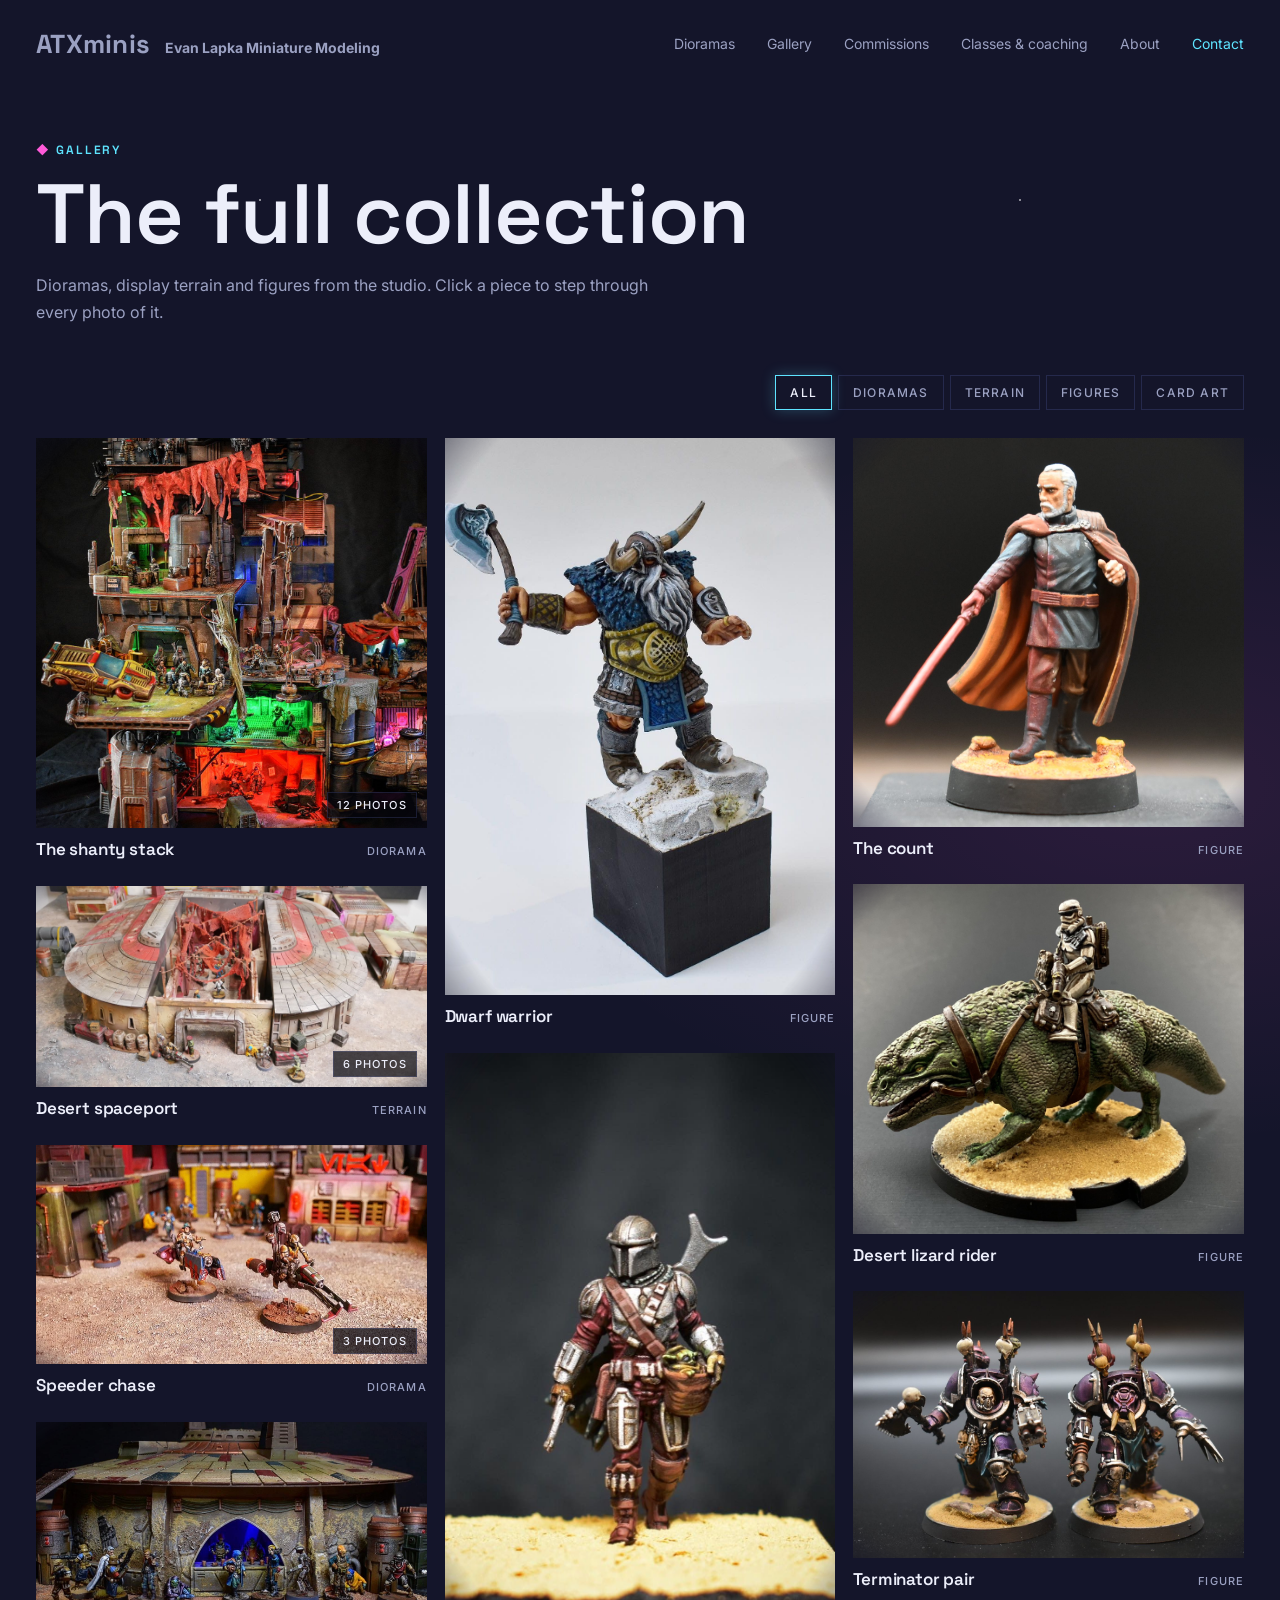
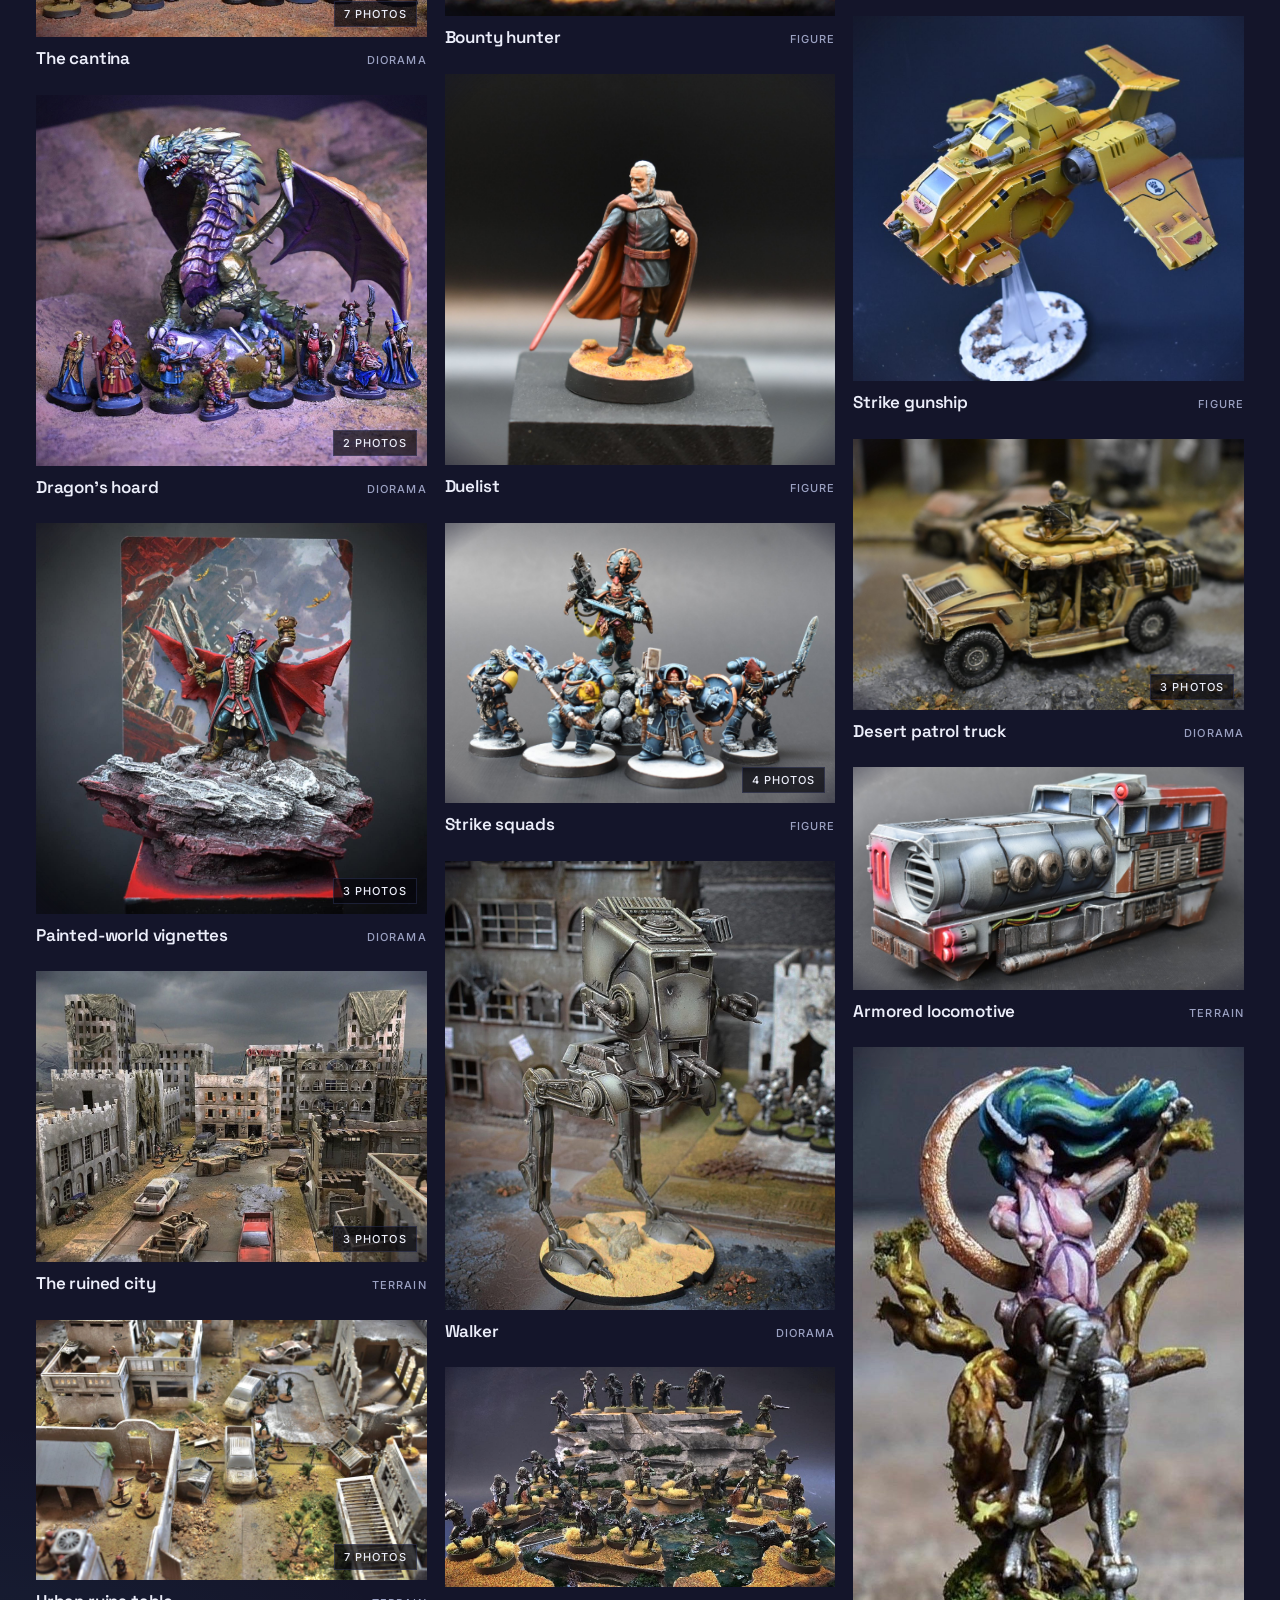
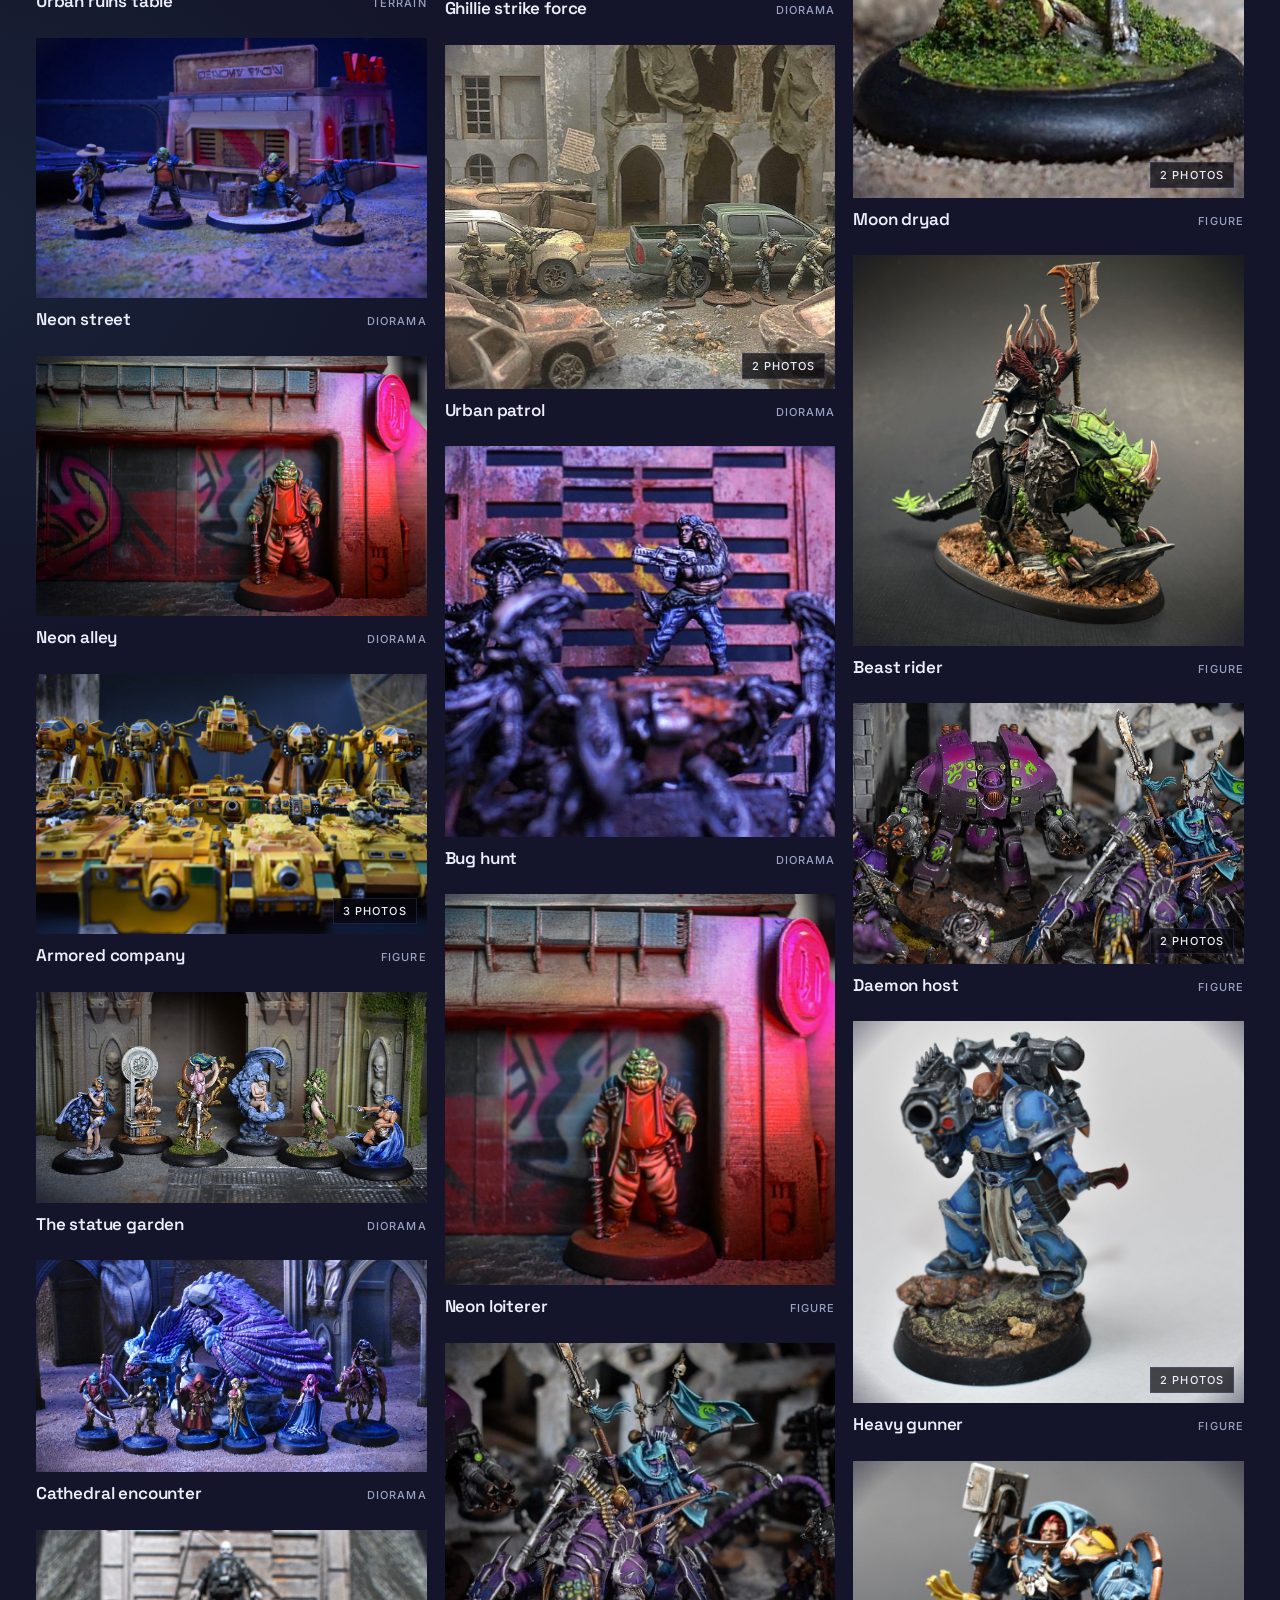
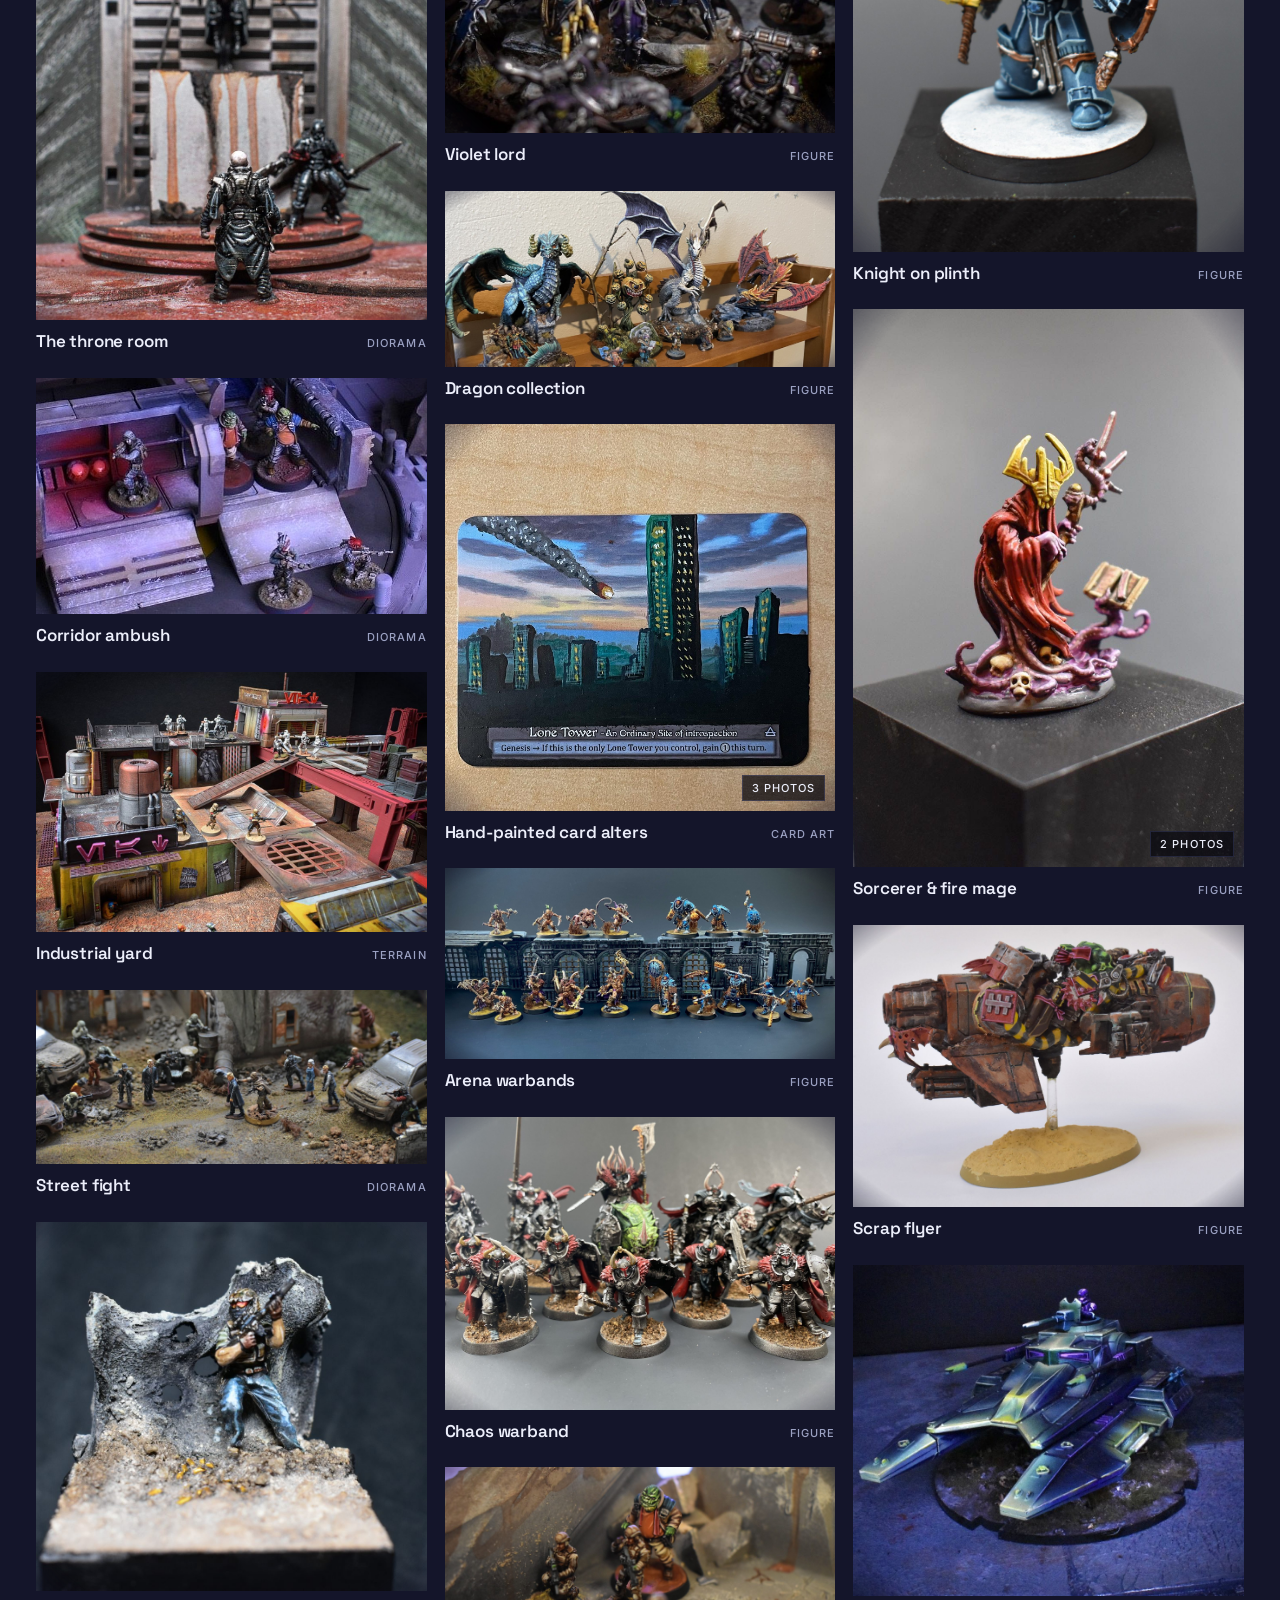
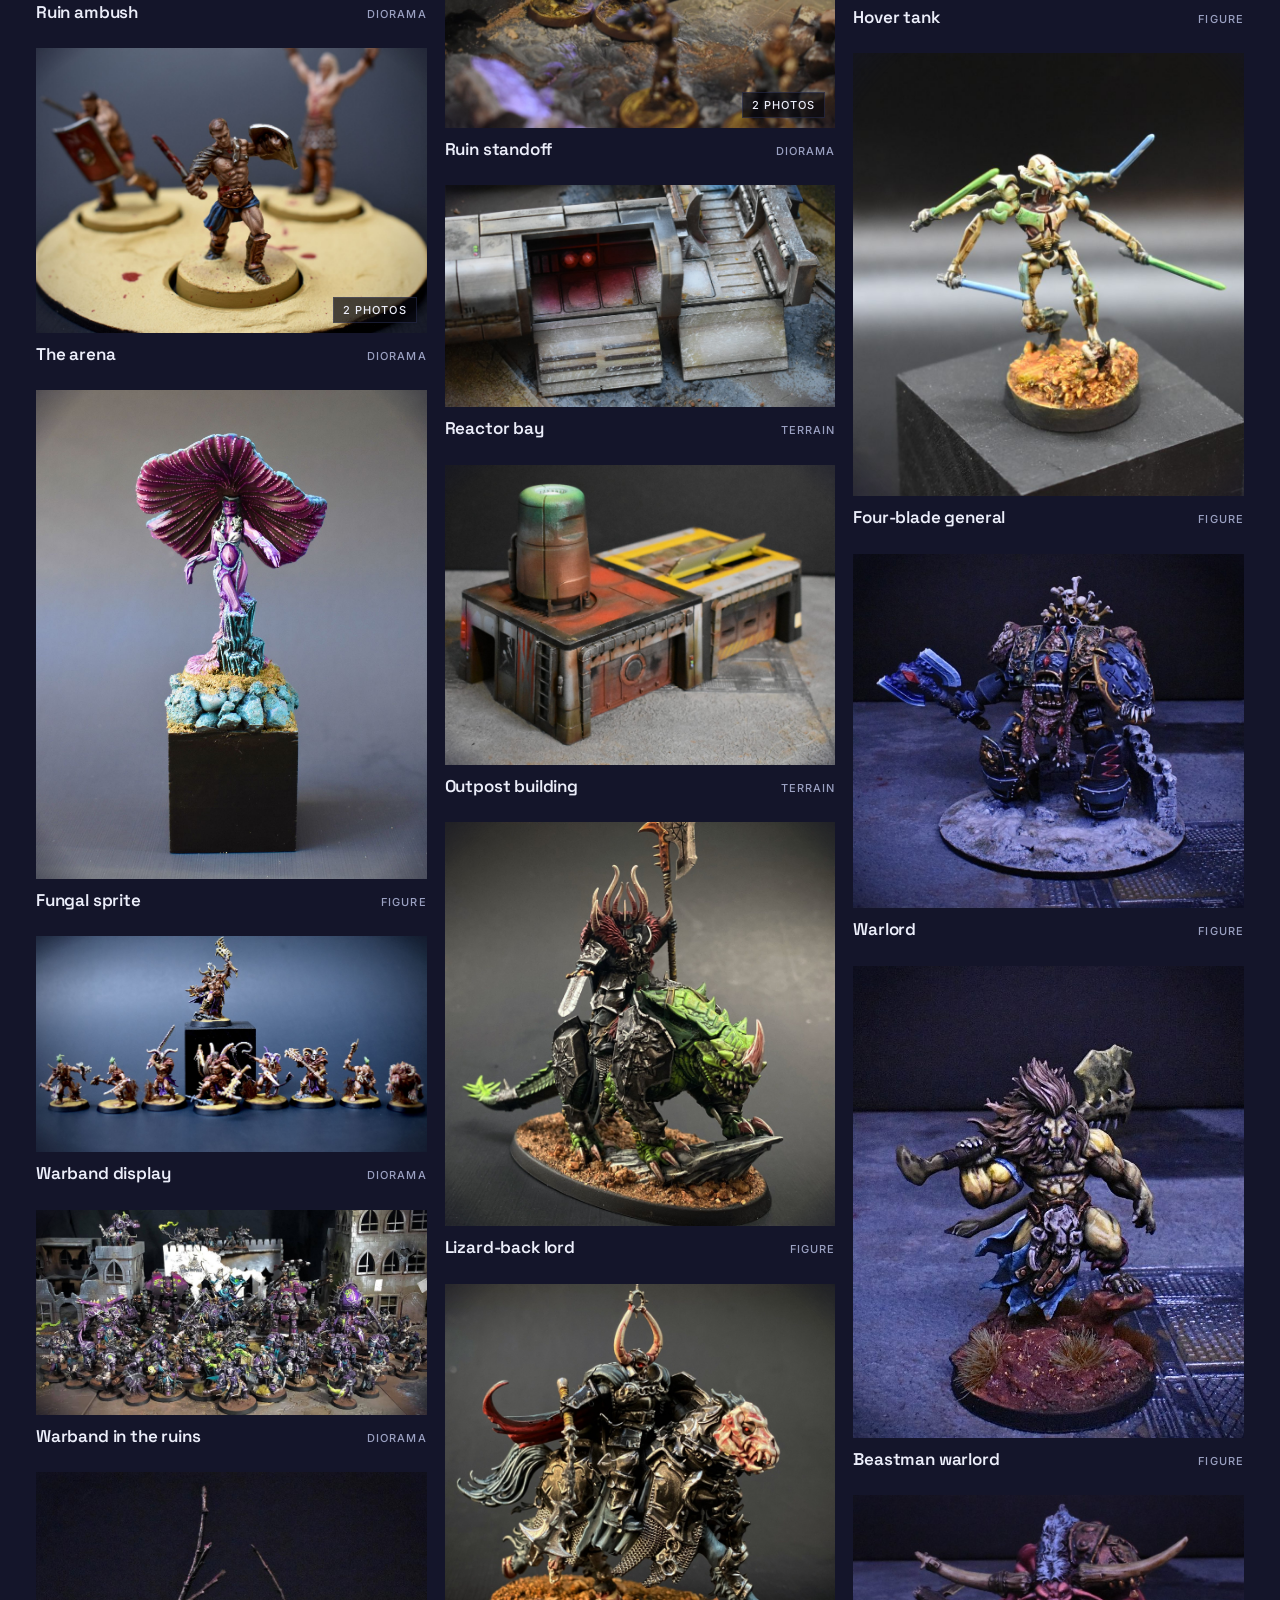
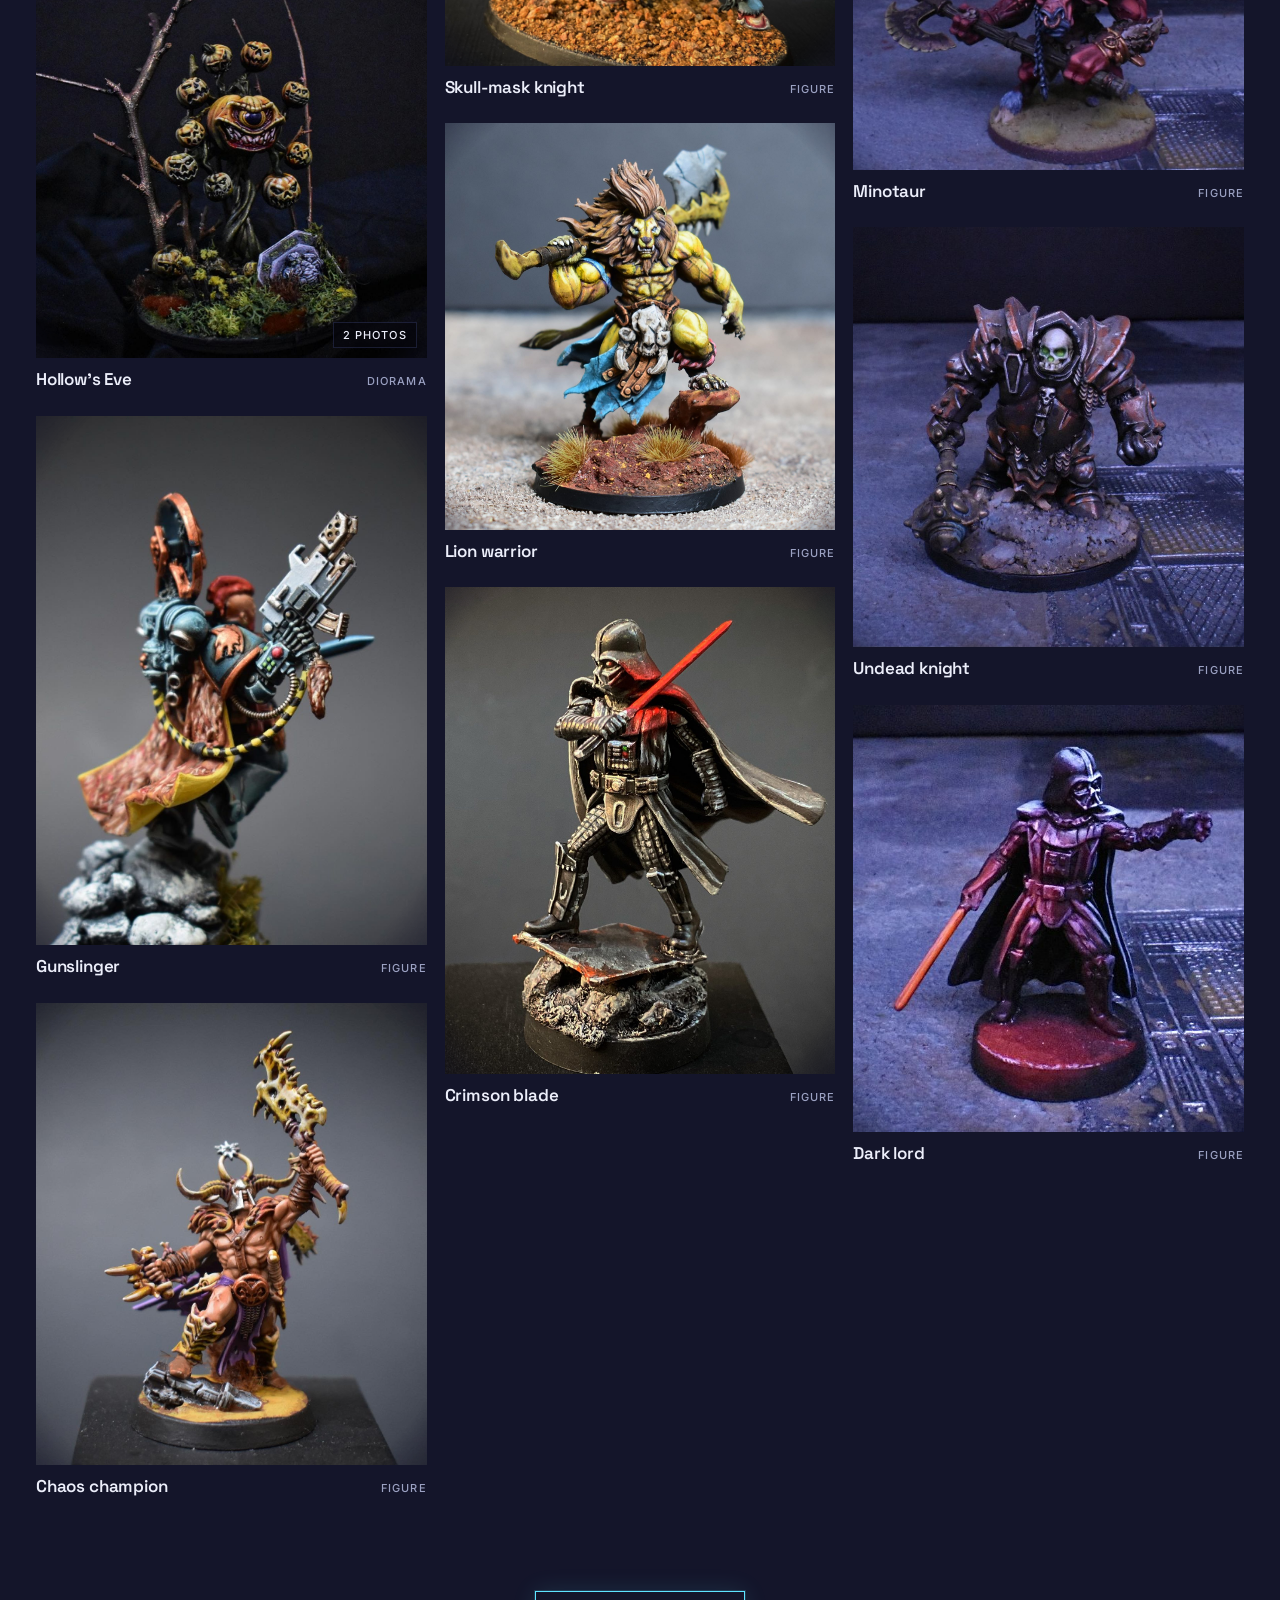
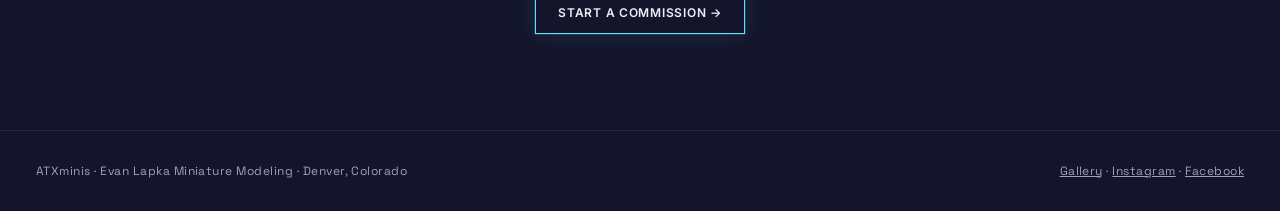
==== gallery.html @ 46dee60a "New hero (real shanty-stack lineup), 40+ more photos from Drive and uploads, card art category Co-Au" ====
<!doctype html>
<html lang="en">
<head>
<meta charset="utf-8">
<meta name="viewport" content="width=device-width, initial-scale=1, viewport-fit=cover">
<title>Gallery | ATXminis</title>
<meta name="description" content="ATXminis: Evan Lapka Miniature Modeling. Display dioramas, large-scale terrain and display figures by commission, plus classes and virtual coaching. Denver, Colorado.">
<meta property="og:title" content="ATXminis | Evan Lapka Miniature Modeling">
<meta property="og:description" content="ATXminis: Evan Lapka Miniature Modeling. Display dioramas, large-scale terrain and display figures by commission, plus classes and virtual coaching. Denver, Colorado.">
<meta property="og:image" content="https://atxminis.com/img/shanty-lineup.jpg">
<meta property="og:type" content="website">
<meta name="claude:viewport-fit-sides" content="cover">
<link rel="preconnect" href="https://fonts.googleapis.com">
<link rel="stylesheet" href="https://fonts.googleapis.com/css2?family=Space+Grotesk:wght@400;500;600;700&family=Inter:wght@400;500;600&display=swap">
<link rel="stylesheet" href="styles.css">
<style>body{margin:0} img{max-width:100%} [hidden]{display:none!important}</style>
</head>
<body>
<div class="wrap">
  <nav>
    <a class="mark" href="index.html">ATXminis <i>Evan Lapka Miniature Modeling</i></a>
    <ul>
      <li><a href="index.html#scenes">Dioramas</a></li>
      <li><a href="gallery.html">Gallery</a></li>
      <li><a href="index.html#commissions">Commissions</a></li>
      <li><a href="index.html#teaching">Classes &amp; coaching</a></li>
      <li><a href="index.html#about">About</a></li>
      <li><a class="cta" href="index.html#inquire">Contact</a></li>
    </ul>
  </nav>
</div>

<div class="wrap page-head">
  <span class="eyebrow">Gallery</span>
  <h1>The full collection</h1>
  <p>Dioramas, display terrain and figures from the studio. Click a piece to step through every photo of it.</p>
</div>

<section style="padding-top:40px"><div class="wrap">
  <div class="sec-head" style="margin-bottom:28px"><div></div>
    <div class="filters" role="group" aria-label="Filter work">
      <button type="button" data-f="all" aria-pressed="true">All</button>
      <button type="button" data-f="scene" aria-pressed="false">Dioramas</button>
      <button type="button" data-f="terrain" aria-pressed="false">Terrain</button>
      <button type="button" data-f="figure" aria-pressed="false">Figures</button>
      <button type="button" data-f="art" aria-pressed="false">Card art</button>
    </div>
  </div>
  <div class="masonry" id="grid"></div>
  <div class="more"><a class="btn" href="index.html#inquire">Start a commission →</a></div>
</div></section>

<footer><div class="wrap"><span>ATXminis · Evan Lapka Miniature Modeling · Denver, Colorado</span><span><a href="gallery.html">Gallery</a> · <a href="https://www.instagram.com/atxminis/">Instagram</a> · <a href="https://www.facebook.com/atxminis">Facebook</a></span></div></footer>
<dialog id="lb"><button type="button" id="lbx">Close ✕</button><button type="button" class="lbnav" id="lbp" aria-label="Previous photo">‹</button><button type="button" class="lbnav" id="lbn" aria-label="Next photo">›</button><img id="lbi" alt=""><p id="lbc"></p></dialog>

<script>
const groups=[["The shanty stack", "scene", ["shanty-spire", "shanty-lineup", "shanty-hovercar", "shanty-bar", "shanty-bar-2", "shanty-skiff", "shanty-skiff-3", "shanty-gunship", "shanty-skiff-2", "shanty-crane", "shanty-stack", "shanty-tower"]], ["Desert spaceport", "terrain", ["spaceport-1", "spaceport-5", "spaceport-2", "spaceport-3", "spaceport-4", "spaceport-alt"]], ["Speeder chase", "scene", ["speeder-chase", "speeder-bike", "speeder-bike-2"]], ["The cantina", "scene", ["cantina-bar", "cantina-gate", "cantina", "cantina-arch", "cantina-crew", "cantina-yard", "cantina-door"]], ["Dragon's hoard", "scene", ["dragon", "dragon-detail"]], ["Painted-world vignettes", "scene", ["vampire-vignette", "sorcerer-vignette", "dryad-vignette"]], ["The ruined city", "terrain", ["ruined-city-3", "ruined-city", "ruined-city-2"]], ["Urban ruins table", "terrain", ["urban-board", "urban-board-2", "urban-board-3", "city-board", "ruins-ambush", "ruin-patrol", "landing-zone"]], ["Neon street", "scene", ["street"]], ["Neon alley", "scene", ["neon-alley"]], ["Armored company", "figure", ["armored-company", "armored-company-2", "battle-tank"]], ["The statue garden", "scene", ["statues"]], ["Cathedral encounter", "scene", ["blue-dragon"]], ["The throne room", "scene", ["throne"]], ["Corridor ambush", "scene", ["corridor"]], ["Industrial yard", "terrain", ["industrial-yard"]], ["Street fight", "scene", ["street-fight"]], ["Ruin ambush", "scene", ["trooper"]], ["The arena", "scene", ["arena", "arena-2"]], ["Fungal sprite", "figure", ["mushroom"]], ["Warband display", "scene", ["warband"]], ["Warband in the ruins", "scene", ["ruins-warband"]], ["Hollow's Eve", "scene", ["pumpkin", "pumpkin-2"]], ["Gunslinger", "figure", ["gunslinger"]], ["Chaos champion", "figure", ["champion"]], ["Dwarf warrior", "figure", ["dwarf"]], ["Bounty hunter", "figure", ["hunter"]], ["Duelist", "figure", ["duelist"]], ["Strike squads", "figure", ["squad", "strike-squad-2", "trooper-squad", "jetpack-squad"]], ["Walker", "scene", ["walker"]], ["Ghillie strike force", "scene", ["ghillie-squad"]], ["Urban patrol", "scene", ["urban-patrol", "urban-patrol-2"]], ["Bug hunt", "scene", ["bug-hunt"]], ["Neon loiterer", "figure", ["neon-loiterer"]], ["Violet lord", "figure", ["violet-lord"]], ["Dragon collection", "figure", ["dragon-hoard-shelf"]], ["Hand-painted card alters", "art", ["card-tower", "card-mortality", "card-desert"]], ["Arena warbands", "figure", ["arena-warbands"]], ["Chaos warband", "figure", ["chaos-warband"]], ["Ruin standoff", "scene", ["ruin-standoff-2", "ruin-standoff"]], ["Reactor bay", "terrain", ["reactor-bay"]], ["Outpost building", "terrain", ["outpost-building"]], ["Lizard-back lord", "figure", ["lizard-lord"]], ["Skull-mask knight", "figure", ["skull-knight"]], ["Lion warrior", "figure", ["lion-warrior"]], ["Crimson blade", "figure", ["crimson-blade"]], ["The count", "figure", ["duelist-2"]], ["Desert lizard rider", "figure", ["beast-rider-2"]], ["Terminator pair", "figure", ["daemon-pair"]], ["Strike gunship", "figure", ["gunship"]], ["Desert patrol truck", "scene", ["dumvee", "dumvee-2", "dumvee-3"]], ["Armored locomotive", "terrain", ["locomotive"]], ["Moon dryad", "figure", ["moon-dryad", "moon-dryad-2"]], ["Beast rider", "figure", ["beast-rider"]], ["Daemon host", "figure", ["purple-knight", "purple-host"]], ["Heavy gunner", "figure", ["marine", "marine-2"]], ["Knight on plinth", "figure", ["knight"]], ["Sorcerer & fire mage", "figure", ["sorcerer", "fire-mage"]], ["Scrap flyer", "figure", ["flyer"]], ["Hover tank", "figure", ["tank"]], ["Four-blade general", "figure", ["general"]], ["Warlord", "figure", ["warlord"]], ["Beastman warlord", "figure", ["beast"]], ["Minotaur", "figure", ["minotaur"]], ["Undead knight", "figure", ["undead-knight"]], ["Dark lord", "figure", ["dark-lord"]]];
const label={scene:"Diorama",terrain:"Terrain",figure:"Figure",art:"Card art"};
const grid=document.getElementById("grid");
const esc=x=>JSON.stringify(x).replace(/"/g,"&quot;");
grid.innerHTML=groups.map(([t,c,imgs])=>`<button class="work" data-cat="${c}" data-set="${esc(imgs.map(f=>["img/"+f+".jpg",t]))}"><div class="ph"><img src="img/${imgs[0]}.jpg" alt="${t}" loading="lazy">${imgs.length>1?`<span class="count">${imgs.length} photos</span>`:""}</div><div class="meta"><h3>${t}</h3><span class="cat">${label[c]}</span></div></button>`).join("");
document.querySelectorAll(".filters button").forEach(b=>b.addEventListener("click",()=>{
  document.querySelectorAll(".filters button").forEach(x=>x.setAttribute("aria-pressed",x===b));
  const f=b.dataset.f; grid.querySelectorAll(".work").forEach(w=>w.hidden=!(f==="all"||w.dataset.cat===f));
}));
const lb=document.getElementById("lb"),lbi=document.getElementById("lbi"),lbc=document.getElementById("lbc"),lbp=document.getElementById("lbp"),lbn=document.getElementById("lbn");
let set=[],k=0;
const show=()=>{const [src,cap]=set[k];lbi.src=src;lbi.alt=cap;lbc.textContent=set.length>1?`${cap} · ${k+1} / ${set.length}`:cap;lbp.hidden=lbn.hidden=set.length<2};
document.addEventListener("click",e=>{const t=e.target.closest("[data-src],[data-set]"); if(!t||t.closest("dialog")) return;
  set=t.dataset.set?JSON.parse(t.dataset.set):[[t.dataset.src,t.dataset.cap]]; k=+(t.dataset.i||0); show();
  try{lb.showModal()}catch{lb.setAttribute("open","")}});
lbp.onclick=()=>{k=(k-1+set.length)%set.length;show()}; lbn.onclick=()=>{k=(k+1)%set.length;show()};
document.addEventListener("keydown",e=>{if(!lb.open)return; if(e.key==="ArrowLeft")lbp.click(); if(e.key==="ArrowRight")lbn.click()});
document.getElementById("lbx").onclick=()=>lb.close();
lb.addEventListener("click",e=>{if(e.target===lb) lb.close()});
</script>
</body>
</html>
---- styles.css ----
/* Layout: dark gallery wall. Full-bleed hero, quiet text, photographs carry the page. Brass accent = metallic paint. */
:root{
  --wall:#141312;        /* gallery wall, warm graphite */
  --plinth:#1d1b19;      /* raised surfaces */
  --line:#34302b;
  --ink:#ece6dc;         /* primary text */
  --dim:#a39a8d;         /* secondary text */
  --brass:#c9a25e;       /* accent */
  --f-display:"Instrument Serif", "Iowan Old Style", Georgia, serif;
  --f-body:"Manrope", system-ui, -apple-system, "Segoe UI", sans-serif;
  --f-mono:"IBM Plex Mono", ui-monospace, Menlo, monospace;
  color-scheme:dark;
}
*{box-sizing:border-box}
body{background:var(--wall);color:var(--ink);font:400 16px/1.65 var(--f-body);-webkit-font-smoothing:antialiased}
a{color:inherit}
:focus-visible{outline:2px solid var(--brass);outline-offset:3px}
.wrap{max-width:1240px;margin:0 auto;padding-left:max(16px,env(safe-area-inset-left,0px));padding-right:max(16px,env(safe-area-inset-right,0px))}
.eyebrow{font:500 11px/1 var(--f-mono);letter-spacing:.16em;text-transform:uppercase;color:var(--brass)}
h1,h2,h3{font-family:var(--f-display);font-weight:400;text-wrap:balance;margin:0}
h2{font-size:clamp(34px,5vw,56px);line-height:1.05}
h3{font-size:26px;line-height:1.15}
p{margin:0;max-width:62ch}
.draftnote{background:var(--brass);color:#1a1612;font:500 12px/1.4 var(--f-mono);text-align:center;padding-block:8px;padding-left:max(16px,env(safe-area-inset-left,0px));padding-right:max(16px,env(safe-area-inset-right,0px))}

/* nav */
nav{display:flex;justify-content:space-between;align-items:center;gap:16px;padding-block:22px;flex-wrap:wrap}
.mark{font-family:var(--f-display);font-size:26px;letter-spacing:.01em;text-decoration:none}
.mark i{color:var(--dim);font-size:18px}
nav ul{display:flex;gap:clamp(14px,3vw,32px);list-style:none;margin:0;padding:0;font-size:14px;flex-wrap:wrap}
nav a{text-decoration:none;color:var(--dim)} nav a:hover{color:var(--ink)}
nav .cta{color:var(--brass)}

/* hero */
.hero{position:relative}
.hero img{display:block;width:100%;aspect-ratio:16/8;object-fit:cover;max-height:78vh}
.hero-cap{display:grid;grid-template-columns:minmax(0,1.3fr) minmax(0,1fr);gap:40px;align-items:end;padding-block:48px 72px}
.hero-cap h1{font-size:clamp(44px,7.4vw,96px);line-height:.95;letter-spacing:-.01em}
.hero-cap h1 em{color:var(--brass)}
.hero-cap p{color:var(--dim);font-size:17px}
.btn{display:inline-flex;align-items:center;gap:10px;margin-top:22px;padding:13px 22px;border:1px solid var(--brass);color:var(--ink);text-decoration:none;font:500 14px var(--f-body);letter-spacing:.02em;background:transparent;cursor:pointer}
.btn:hover{background:var(--brass);color:var(--wall)}

/* credentials */
.creds{border-block:1px solid var(--line)}
.creds ul{display:flex;flex-wrap:wrap;gap:12px 40px;list-style:none;margin:0;padding:22px 0;font:400 13px var(--f-mono);color:var(--dim);letter-spacing:.04em}
.creds b{color:var(--ink);font-weight:500}

section{padding-block:96px}
.sec-head{display:flex;justify-content:space-between;align-items:end;gap:24px;flex-wrap:wrap;margin-bottom:40px}
.sec-head > div:first-child{display:grid;gap:14px}

/* filters */
.filters{display:flex;gap:6px;flex-wrap:wrap}
.filters button{background:none;border:1px solid var(--line);color:var(--dim);font:500 12px var(--f-mono);letter-spacing:.08em;text-transform:uppercase;padding:9px 14px;cursor:pointer}
.filters button[aria-pressed="true"]{border-color:var(--brass);color:var(--ink)}

/* gallery */
.grid{display:grid;grid-template-columns:repeat(3,minmax(0,1fr));gap:28px 20px}
.work{display:grid;gap:12px;cursor:zoom-in;background:none;border:0;padding:0;text-align:left;color:inherit;font:inherit}
.work .ph{overflow:hidden;background:var(--plinth);aspect-ratio:4/5}
.work img{width:100%;height:100%;object-fit:cover;display:block;transition:transform .6s ease}
.work:hover img{transform:scale(1.035)}
.work .meta{display:flex;justify-content:space-between;gap:12px;align-items:baseline}
.work h3{font-size:21px}
.work .cat{font:400 11px var(--f-mono);letter-spacing:.12em;text-transform:uppercase;color:var(--dim);white-space:nowrap}

/* feature */
.feature{background:var(--plinth)}
.feature-grid{display:grid;grid-template-columns:repeat(6,minmax(0,1fr));gap:12px;margin-top:40px}
.feature-grid button{padding:0;border:0;background:none;cursor:zoom-in;overflow:hidden}
.feature-grid img{width:100%;height:100%;object-fit:cover;display:block}
.fg-a{grid-column:span 4;grid-row:span 2}
.fg-b,.fg-c{grid-column:span 2}
.fg-d,.fg-e{grid-column:span 3}
.feature-text{display:grid;grid-template-columns:minmax(0,1.2fr) minmax(0,1fr);gap:48px;align-items:start}
.specs{display:grid;grid-template-columns:auto 1fr;gap:10px 24px;font:400 13px var(--f-mono);border-top:1px solid var(--line);padding-top:18px;margin:0}
.specs dt{color:var(--dim);letter-spacing:.08em;text-transform:uppercase;font-size:11px;padding-top:2px}
.specs dd{margin:0}
.tbd{color:var(--brass)}

/* commissions */
.offer{display:grid;grid-template-columns:repeat(3,minmax(0,1fr));gap:20px;margin-bottom:72px}
.offer article{border-top:1px solid var(--brass);padding-top:20px;display:grid;gap:10px;align-content:start}
.offer p{color:var(--dim);font-size:15px}
.offer .from{font:500 13px var(--f-mono);color:var(--ink);margin-top:6px}
.terms{display:grid;grid-template-columns:repeat(4,minmax(0,1fr));gap:20px;list-style:none;margin:0 0 56px;padding:22px 0;border-block:1px solid var(--line)}
.terms li{display:grid;gap:4px;color:var(--dim);font-size:14px}
.terms b{font-family:var(--f-display);font-weight:400;font-size:22px;color:var(--ink)}
@media (max-width:900px){.terms{grid-template-columns:repeat(2,minmax(0,1fr))}}
.steps{display:grid;grid-template-columns:repeat(4,minmax(0,1fr));gap:20px;list-style:none;margin:0;padding:0;counter-reset:s}
.steps li{counter-increment:s;display:grid;gap:8px;align-content:start}
.steps li::before{content:counter(s,decimal-leading-zero);font:500 12px var(--f-mono);color:var(--brass)}
.steps b{font-weight:600}
.steps span{color:var(--dim);font-size:15px}

/* about */
.about{display:grid;grid-template-columns:minmax(0,1fr) minmax(0,1fr);gap:56px;align-items:center}
.about img{width:100%;display:block}
.about .body{display:grid;gap:18px}
.about .body p{color:var(--dim)}
.about .body p:first-of-type{color:var(--ink);font-family:var(--f-display);font-size:28px;line-height:1.25}

/* form */
.inquire{border-top:1px solid var(--line)}
.inq-grid{display:grid;grid-template-columns:minmax(0,.8fr) minmax(0,1.2fr);gap:56px}
form{display:grid;grid-template-columns:1fr 1fr;gap:18px}
.f{display:grid;gap:7px;min-width:0}
.f.full{grid-column:1/-1}
label{font:500 11px var(--f-mono);letter-spacing:.12em;text-transform:uppercase;color:var(--dim)}
input,select,textarea{width:100%;background:var(--plinth);border:1px solid var(--line);color:var(--ink);font:400 15px var(--f-body);padding:12px 14px;border-radius:0}
textarea{min-height:120px;resize:vertical}
input:focus,select:focus,textarea:focus{border-color:var(--brass);outline:none}
.formmsg{grid-column:1/-1;font:400 13px var(--f-mono);color:var(--brass)}
.contact-alt{color:var(--dim);font-size:15px;display:grid;gap:10px;margin-top:22px}
.contact-alt code{font:400 14px var(--f-mono);color:var(--ink);user-select:all}

footer{border-top:1px solid var(--line);padding-block:32px;font:400 12px var(--f-mono);color:var(--dim);letter-spacing:.04em}
footer .wrap{display:flex;justify-content:space-between;gap:16px;flex-wrap:wrap}

/* lightbox */
dialog{border:0;padding:0;background:transparent;max-width:min(94vw,1600px);max-height:92vh}
dialog::backdrop{background:rgba(10,9,8,.94)}
dialog img{display:block;max-width:100%;max-height:86vh;margin:0 auto}
dialog p{color:var(--dim);font:400 13px var(--f-mono);text-align:center;padding-top:12px;max-width:none}
dialog button{position:fixed;top:calc(14px + env(safe-area-inset-top,0px));right:max(16px,env(safe-area-inset-right,0px));background:none;border:1px solid var(--line);color:var(--ink);font:500 12px var(--f-mono);padding:8px 12px;cursor:pointer}

@media (max-width:900px){
  .grid{grid-template-columns:repeat(2,minmax(0,1fr))}
  .hero-cap,.feature-text,.about,.inq-grid{grid-template-columns:minmax(0,1fr);gap:28px}
  .offer{grid-template-columns:minmax(0,1fr)}
  .steps{grid-template-columns:repeat(2,minmax(0,1fr))}
  section{padding-block:64px}
}
@media (max-width:520px){
  .grid{grid-template-columns:minmax(0,1fr)}
  form{grid-template-columns:minmax(0,1fr)}
  .steps{grid-template-columns:minmax(0,1fr)}
  .feature-grid{grid-template-columns:minmax(0,1fr)}
  .fg-a,.fg-b,.fg-c,.fg-d,.fg-e{grid-column:auto;grid-row:auto}
  .hero img{aspect-ratio:4/3}
}
@media (prefers-reduced-motion:reduce){*{transition:none!important}}

/* scenes */
.scenes{display:grid;gap:88px}
.scene{display:grid;grid-template-columns:minmax(0,2fr) minmax(0,1fr);gap:36px;align-items:end}
.scene:nth-child(even){grid-template-columns:minmax(0,1fr) minmax(0,2fr)}
.scene:nth-child(even) .scene-img{order:2}
.scene-img{padding:0;border:0;background:var(--plinth);cursor:zoom-in;overflow:hidden;display:block;width:100%}
.scene-img img{display:block;width:100%;height:auto;max-height:78vh;object-fit:contain;transition:transform .8s ease}
.scene-img:hover img{transform:scale(1.025)}
.scene-txt{display:grid;gap:12px;padding-bottom:6px}
.scene-txt p{color:var(--dim)}
.more{display:flex;justify-content:center;padding-top:72px}
/* gallery page */
.masonry{columns:3 320px;column-gap:18px}
.masonry .work{break-inside:avoid;margin-bottom:26px;width:100%}
.masonry .ph{aspect-ratio:auto}
.masonry img{height:auto}
.page-head{padding-block:56px 8px;display:grid;gap:16px}
.page-head h1{font-size:clamp(44px,7vw,84px);line-height:1}
.page-head p{color:var(--dim)}
@media (max-width:900px){.scene,.scene:nth-child(even){grid-template-columns:minmax(0,1fr);gap:18px}.scene:nth-child(even) .scene-img{order:0}.scenes{gap:56px}}

/* ===== Theme: deep-space gallery. Fantasy engraved display face + sci-fi HUD labels; plasma cyan / arcane magenta glow. ===== */
:root{
  --wall:#07070e;        /* void */
  --plinth:#0f0e1c;      /* raised panels */
  --line:rgba(130,150,255,.16);
  --ink:#eceefa;
  --dim:#9ba1c2;
  --brass:#5ee4ff;       /* plasma cyan (accent) */
  --arcane:#ff5ad9;      /* arcane magenta (second accent) */
  --f-display:"Cinzel", "Trajan Pro", Georgia, serif;
  --f-body:"Manrope", system-ui, -apple-system, "Segoe UI", sans-serif;
  --f-mono:"Chakra Petch", ui-monospace, Menlo, monospace;
}
body{background:
  radial-gradient(1200px 700px at 85% -10%, rgba(255,90,217,.10), transparent 60%),
  radial-gradient(1000px 800px at -10% 30%, rgba(94,228,255,.08), transparent 60%),
  radial-gradient(900px 700px at 70% 90%, rgba(120,80,255,.08), transparent 60%),
  var(--wall);background-attachment:fixed}
body::after{content:"";position:fixed;inset:0;pointer-events:none;z-index:0;opacity:.5;
  background-image:radial-gradient(1px 1px at 20px 30px,#fff 50%,transparent 51%),radial-gradient(1px 1px at 140px 90px,#cfe 50%,transparent 51%),radial-gradient(1.5px 1.5px at 260px 200px,#fff 50%,transparent 51%),radial-gradient(1px 1px at 330px 40px,#fdf 50%,transparent 51%),radial-gradient(1px 1px at 80px 260px,#fff 50%,transparent 51%);
  background-size:380px 300px}
body > *{position:relative;z-index:1}
h1,h2,h3{letter-spacing:.02em}
h2{font-size:clamp(30px,4.4vw,50px);font-weight:500}
h3{font-size:22px;font-weight:500}
.mark{font-family:var(--f-display);font-weight:600;letter-spacing:.06em}
.mark i{font-family:var(--f-mono);font-style:normal;font-size:12px;letter-spacing:.14em;text-transform:uppercase;color:var(--dim);margin-left:8px}
.eyebrow{font-family:var(--f-mono);letter-spacing:.24em;color:var(--brass);text-shadow:0 0 12px rgba(94,228,255,.45)}
.eyebrow::before{content:"◆ ";color:var(--arcane)}
.hero{overflow:hidden}
.hero img{max-height:86vh;-webkit-mask-image:linear-gradient(#000 55%,transparent 100%);mask-image:linear-gradient(#000 55%,transparent 100%)}
.hero-cap{margin-top:-14vh;position:relative;padding-top:0}
.hero-cap h1{font-size:clamp(38px,6.2vw,84px);font-weight:500;line-height:1.02;text-shadow:0 4px 40px rgba(0,0,0,.8)}
.hero-cap h1 em{font-style:normal;background:linear-gradient(90deg,var(--brass),var(--arcane));-webkit-background-clip:text;background-clip:text;color:transparent}
.btn{border-color:var(--brass);box-shadow:0 0 0 1px rgba(94,228,255,.15),0 0 24px rgba(94,228,255,.12);font-family:var(--f-mono);text-transform:uppercase;letter-spacing:.14em;font-size:12px}
.btn:hover{background:linear-gradient(90deg,var(--brass),var(--arcane));color:#07070e;border-color:transparent}
nav .cta{color:var(--brass)}
.creds{background:rgba(15,14,28,.6)}
.feature{background:linear-gradient(180deg,transparent,rgba(15,14,28,.75) 15%,rgba(15,14,28,.75) 85%,transparent)}
/* images melt into the void */
.scene-img,.feature-grid button,.work .ph{background:transparent}
.scene-img img{-webkit-mask-image:radial-gradient(ellipse 72% 70% at 50% 50%,#000 62%,transparent 100%);mask-image:radial-gradient(ellipse 72% 70% at 50% 50%,#000 62%,transparent 100%)}
.feature-grid img{-webkit-mask-image:radial-gradient(ellipse 80% 80% at 50% 50%,#000 70%,transparent 100%);mask-image:radial-gradient(ellipse 80% 80% at 50% 50%,#000 70%,transparent 100%)}
.work .ph{position:relative}
.work .ph img{-webkit-mask-image:radial-gradient(ellipse 85% 85% at 50% 50%,#000 72%,transparent 100%);mask-image:radial-gradient(ellipse 85% 85% at 50% 50%,#000 72%,transparent 100%)}
.work:hover .ph img,.scene-img:hover img{filter:brightness(1.08) saturate(1.1)}
.scene-img{position:relative}
.count{position:absolute;right:10px;bottom:10px;font:500 11px var(--f-mono);letter-spacing:.14em;text-transform:uppercase;color:var(--ink);background:rgba(7,7,14,.7);border:1px solid var(--line);padding:5px 9px}
.scene.wide{grid-template-columns:minmax(0,1fr)!important}
.scene.wide .scene-txt{max-width:62ch}
.trio{display:grid;grid-template-columns:repeat(3,minmax(0,1fr));gap:8px}
.trio .scene-img img{aspect-ratio:1;object-fit:cover;max-height:none}
.offer article{border-top:1px solid transparent;border-image:linear-gradient(90deg,var(--brass),var(--arcane)) 1}
.terms b{font-size:18px}
.specs dt,.work .cat,.filters button,label{font-family:var(--f-mono)}
.filters button[aria-pressed="true"]{border-color:var(--brass);color:var(--ink);box-shadow:0 0 14px rgba(94,228,255,.25)}
input,select,textarea{background:rgba(15,14,28,.8)}
.lbnav{position:fixed;top:50%;transform:translateY(-50%);background:rgba(7,7,14,.6);border:1px solid var(--line);color:var(--ink);font-size:28px;width:44px;height:64px;cursor:pointer}
#lbp{left:max(12px,env(safe-area-inset-left,0px))} #lbn{right:max(12px,env(safe-area-inset-right,0px))}
dialog::backdrop{background:radial-gradient(circle at 50% 40%,rgba(30,20,60,.92),rgba(5,5,10,.97))}
@media (max-width:520px){.trio{grid-template-columns:minmax(0,1fr)}.hero-cap{margin-top:-6vh}}

/* ===== v3: clearer type, seamless hero ===== */
:root{
  --wall:#14152a;
  --plinth:#1b1c34;
  --f-display:"Space Grotesk", "Inter", system-ui, sans-serif;
  --f-body:"Inter", system-ui, -apple-system, "Segoe UI", sans-serif;
  --f-mono:"Space Grotesk", "Inter", system-ui, sans-serif;
}
body{font-size:16px;line-height:1.7;background:
  radial-gradient(1100px 600px at 90% 8%, rgba(255,90,217,.10), transparent 60%),
  radial-gradient(900px 700px at -5% 35%, rgba(94,228,255,.07), transparent 60%),
  var(--wall)}
h1,h2,h3{letter-spacing:-.01em;font-weight:600}
h2{font-size:clamp(30px,4vw,46px)}
h3{font-size:20px}
.mark{font-weight:700;letter-spacing:.01em}
.mark i{font-family:var(--f-body);text-transform:none;letter-spacing:0;font-size:14px}
.eyebrow{font-weight:600;letter-spacing:.16em;font-size:12px;text-shadow:none}
.hero-cap h1{font-weight:600;letter-spacing:-.02em;line-height:1.02}
.hero-cap h1 em{background:none;-webkit-background-clip:initial;background-clip:initial;color:var(--brass)}
.hero-cap p,.scene-txt p,.offer p,.steps span,.about .body p{font-size:16px;color:#b4b9d6}
.btn{font-family:var(--f-body);font-weight:600;letter-spacing:.06em}
.btn:hover{background:var(--brass);color:#0b0b18}
.work h3{font-size:17px}
.work .cat,.specs dt,.filters button,label,.count{font-family:var(--f-body);font-weight:500;letter-spacing:.1em}
/* hero melts into the page on every edge */
.hero{background:var(--wall)}
.hero img{-webkit-mask-image:radial-gradient(ellipse 56% 74% at 50% 46%,#000 50%,transparent 100%);mask-image:radial-gradient(ellipse 56% 74% at 50% 46%,#000 50%,transparent 100%);max-height:90vh}
.hero::after{content:"";position:absolute;inset:auto 0 0;height:30%;background:linear-gradient(transparent,var(--wall));pointer-events:none}
.hero-cap{z-index:2}
.creds{background:transparent;border-color:var(--line)}
#figures .grid{grid-template-columns:repeat(4,minmax(0,1fr))}
@media (max-width:900px){#figures .grid{grid-template-columns:repeat(2,minmax(0,1fr))}}
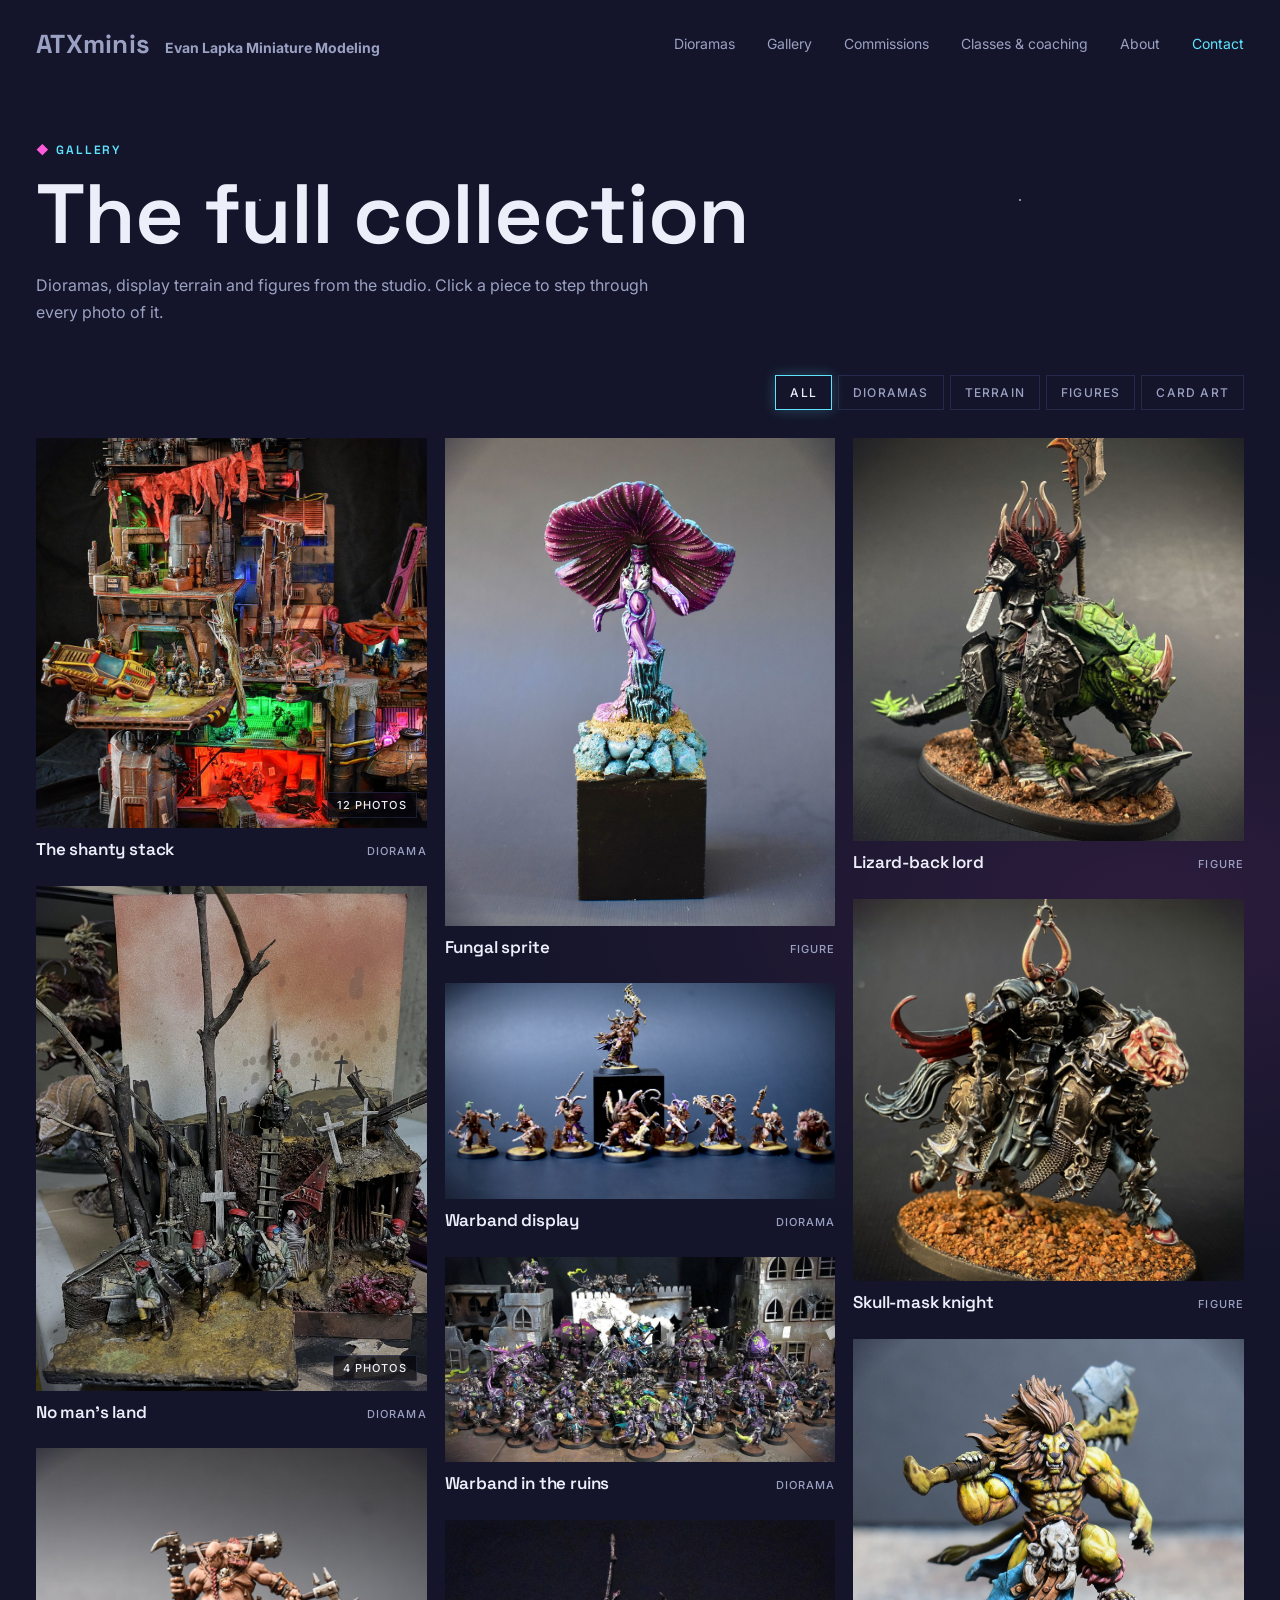
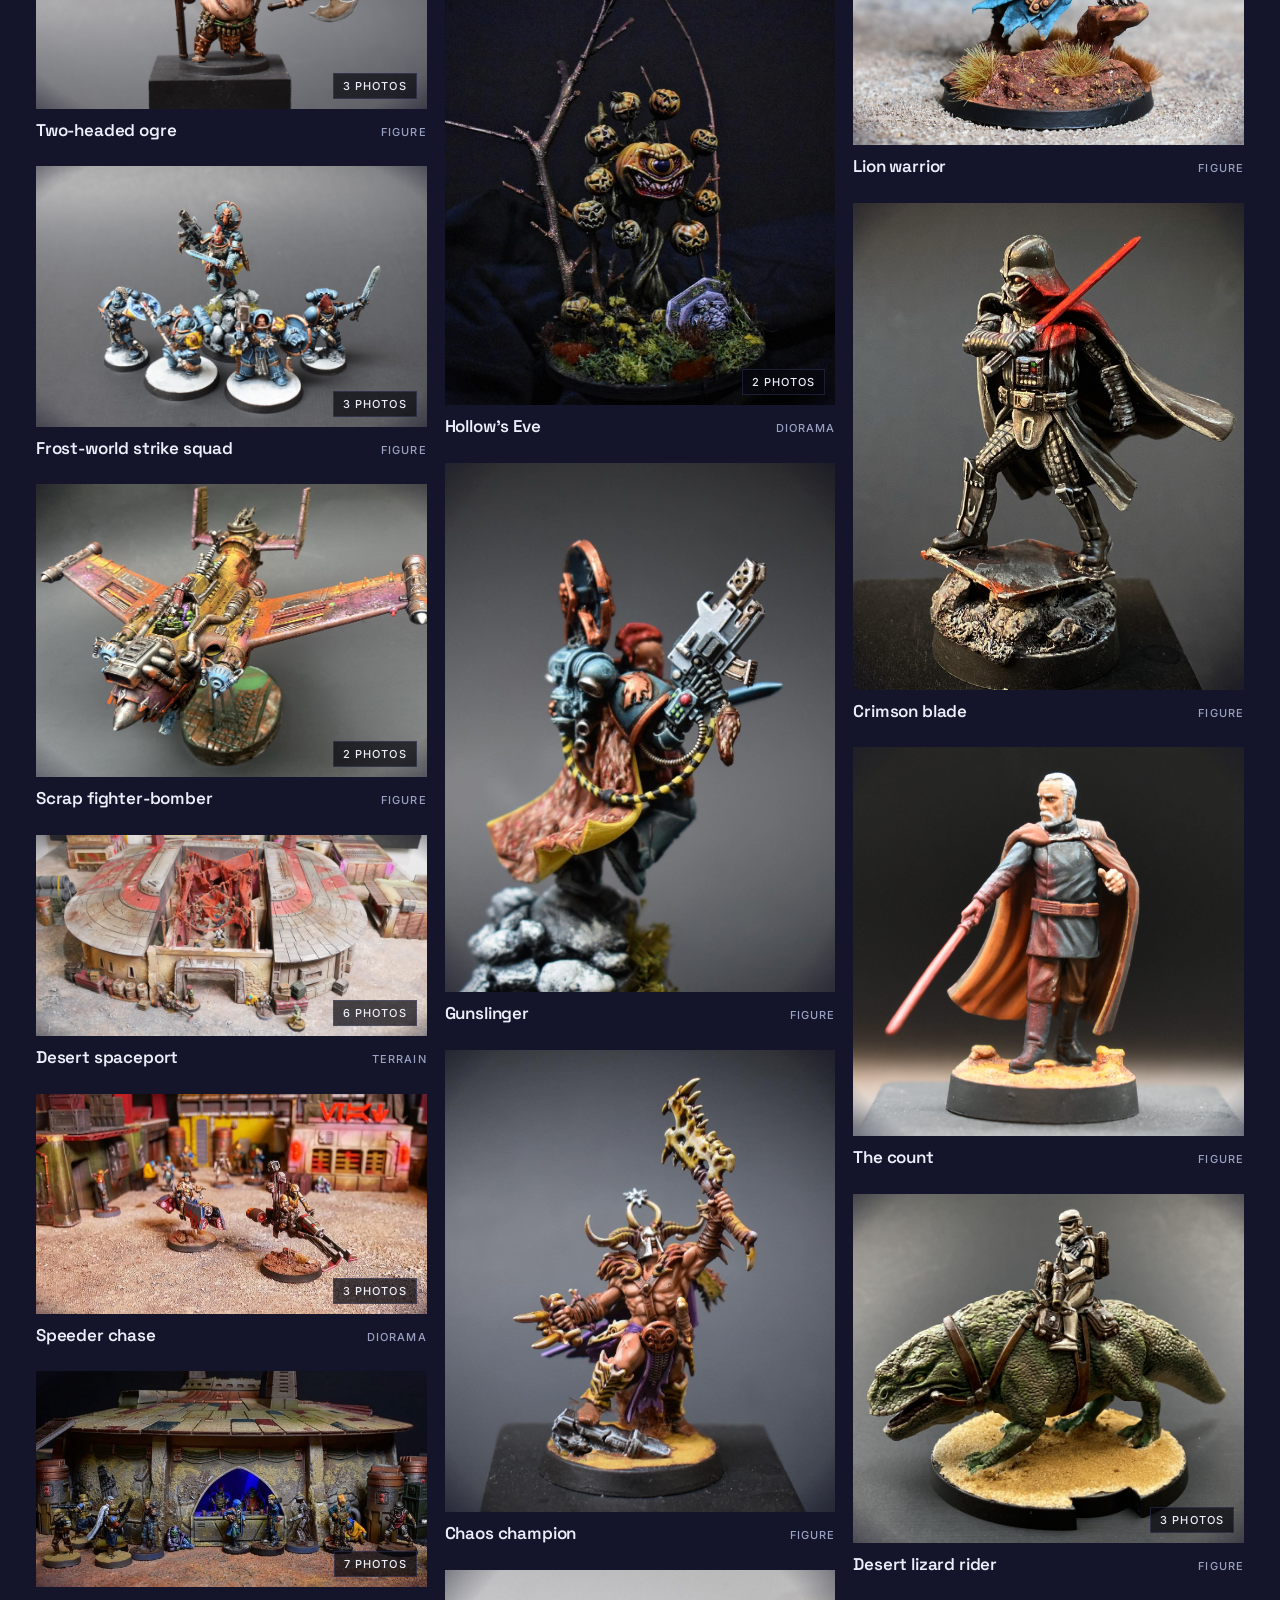
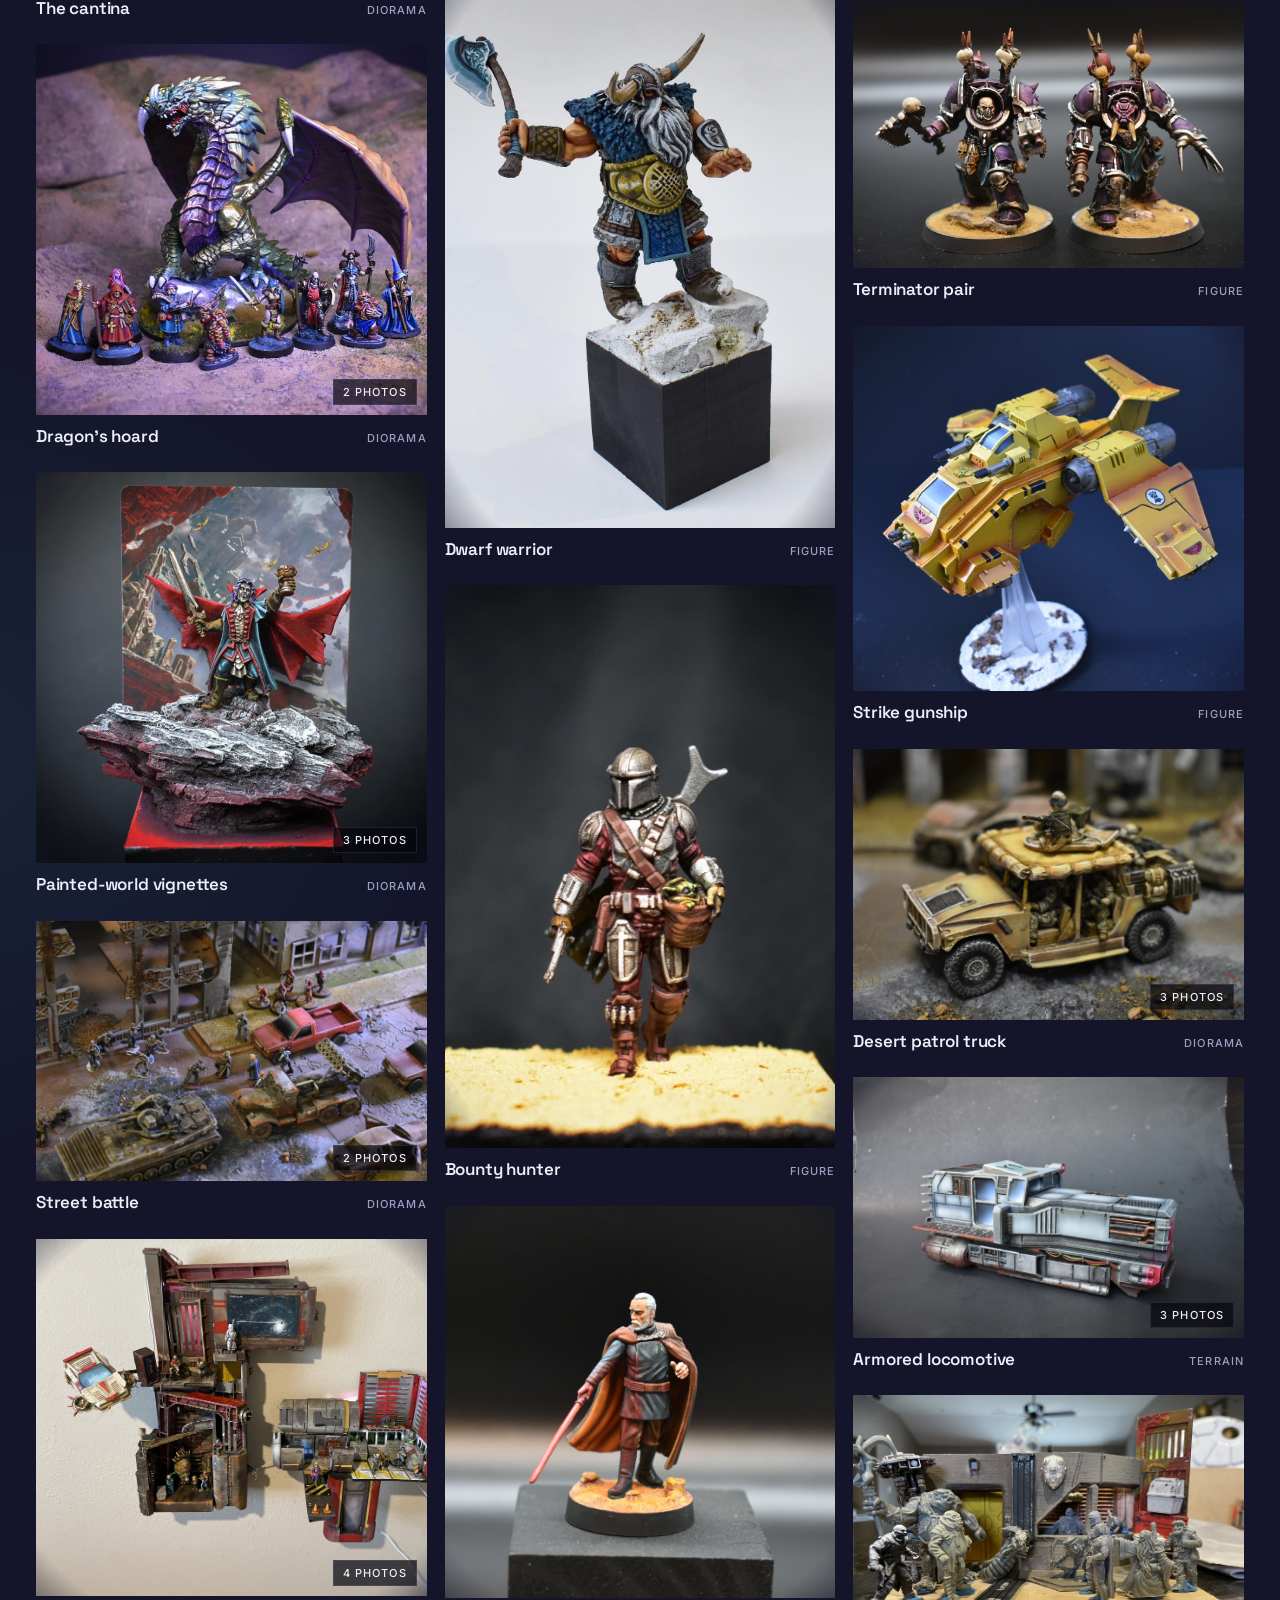
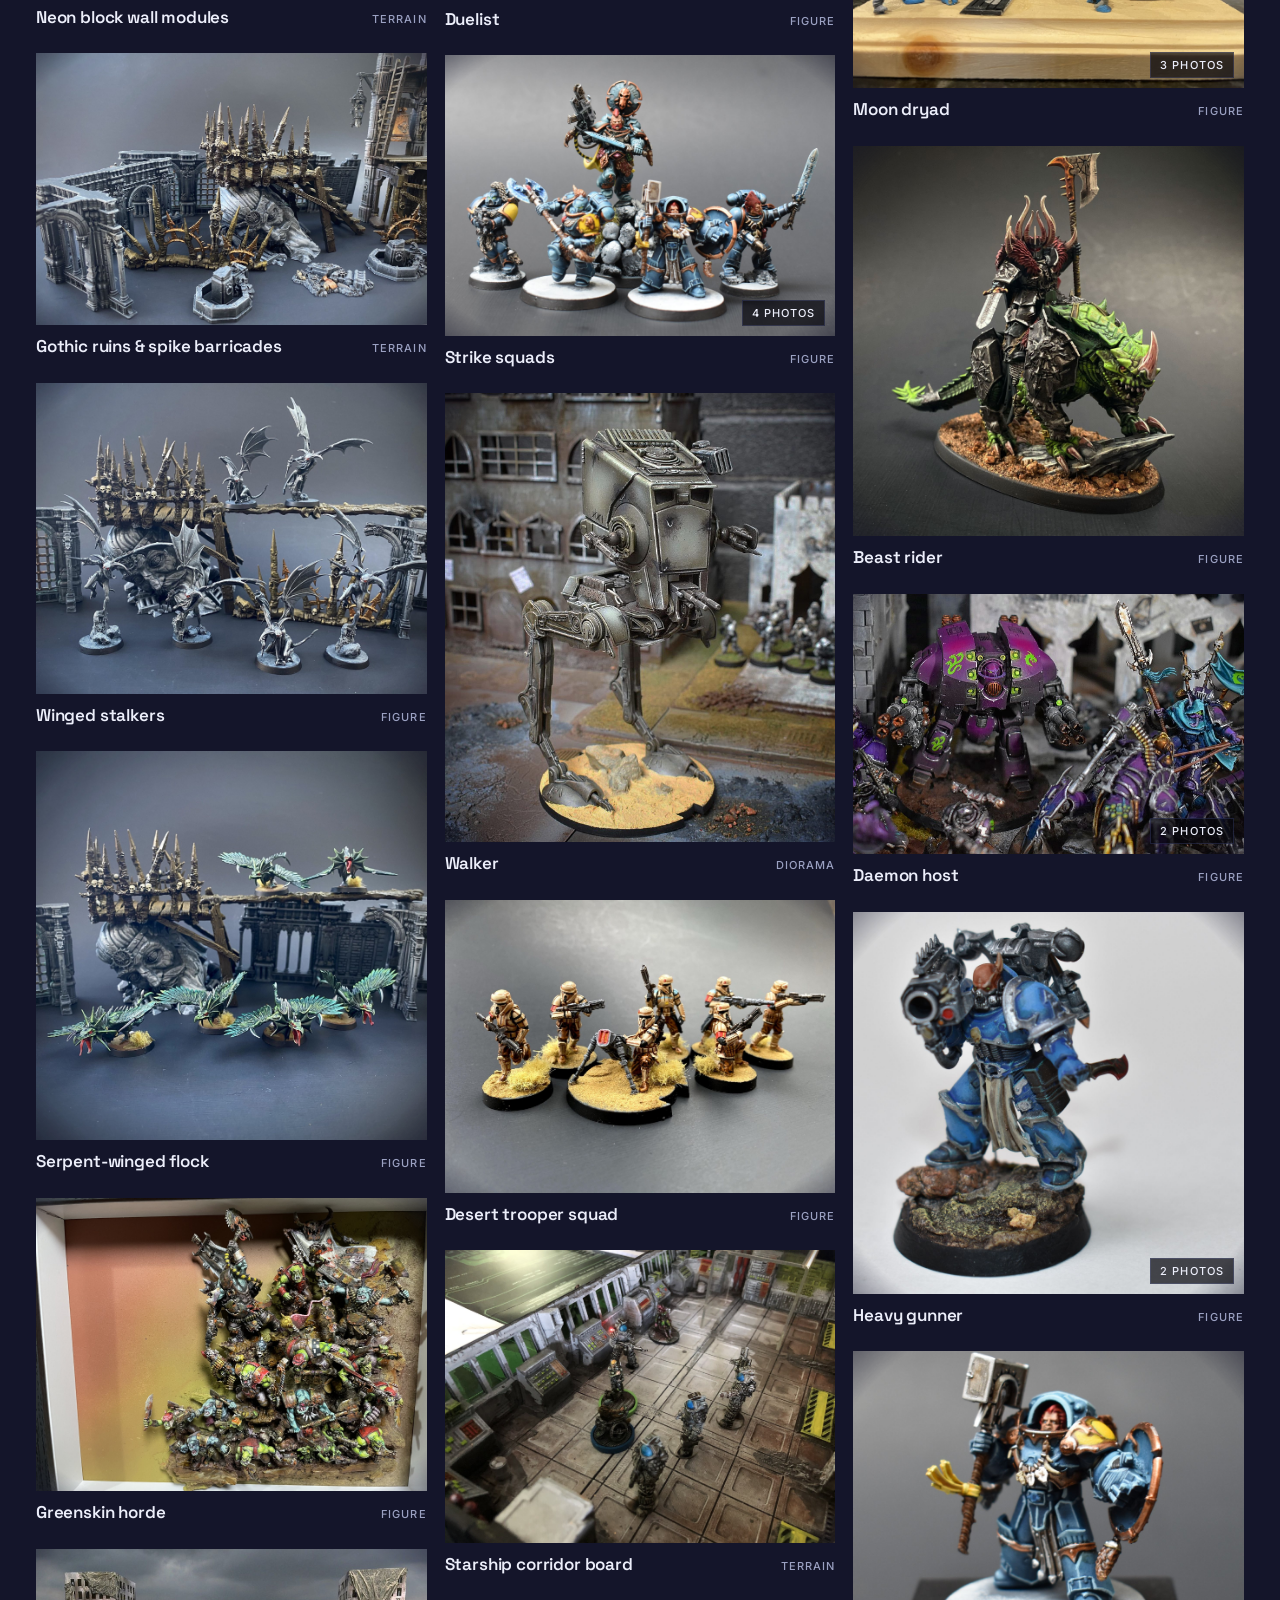
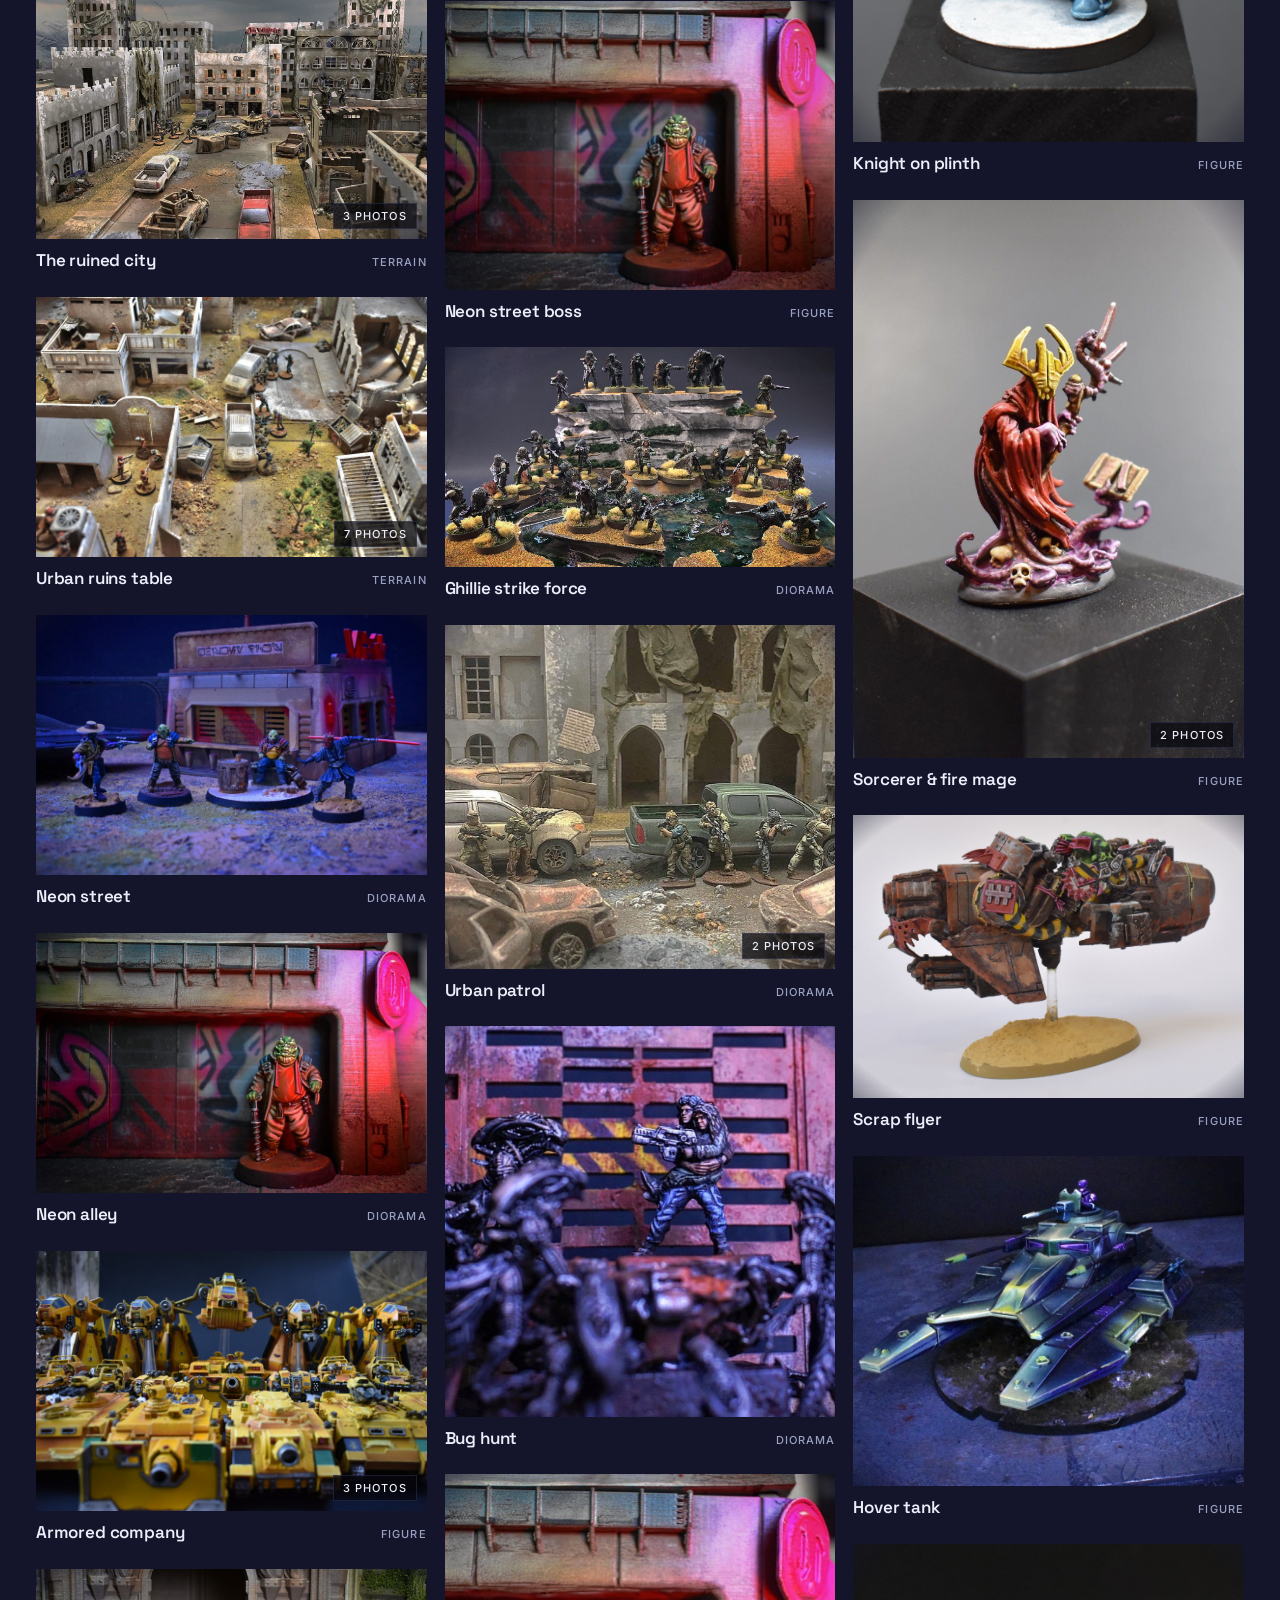
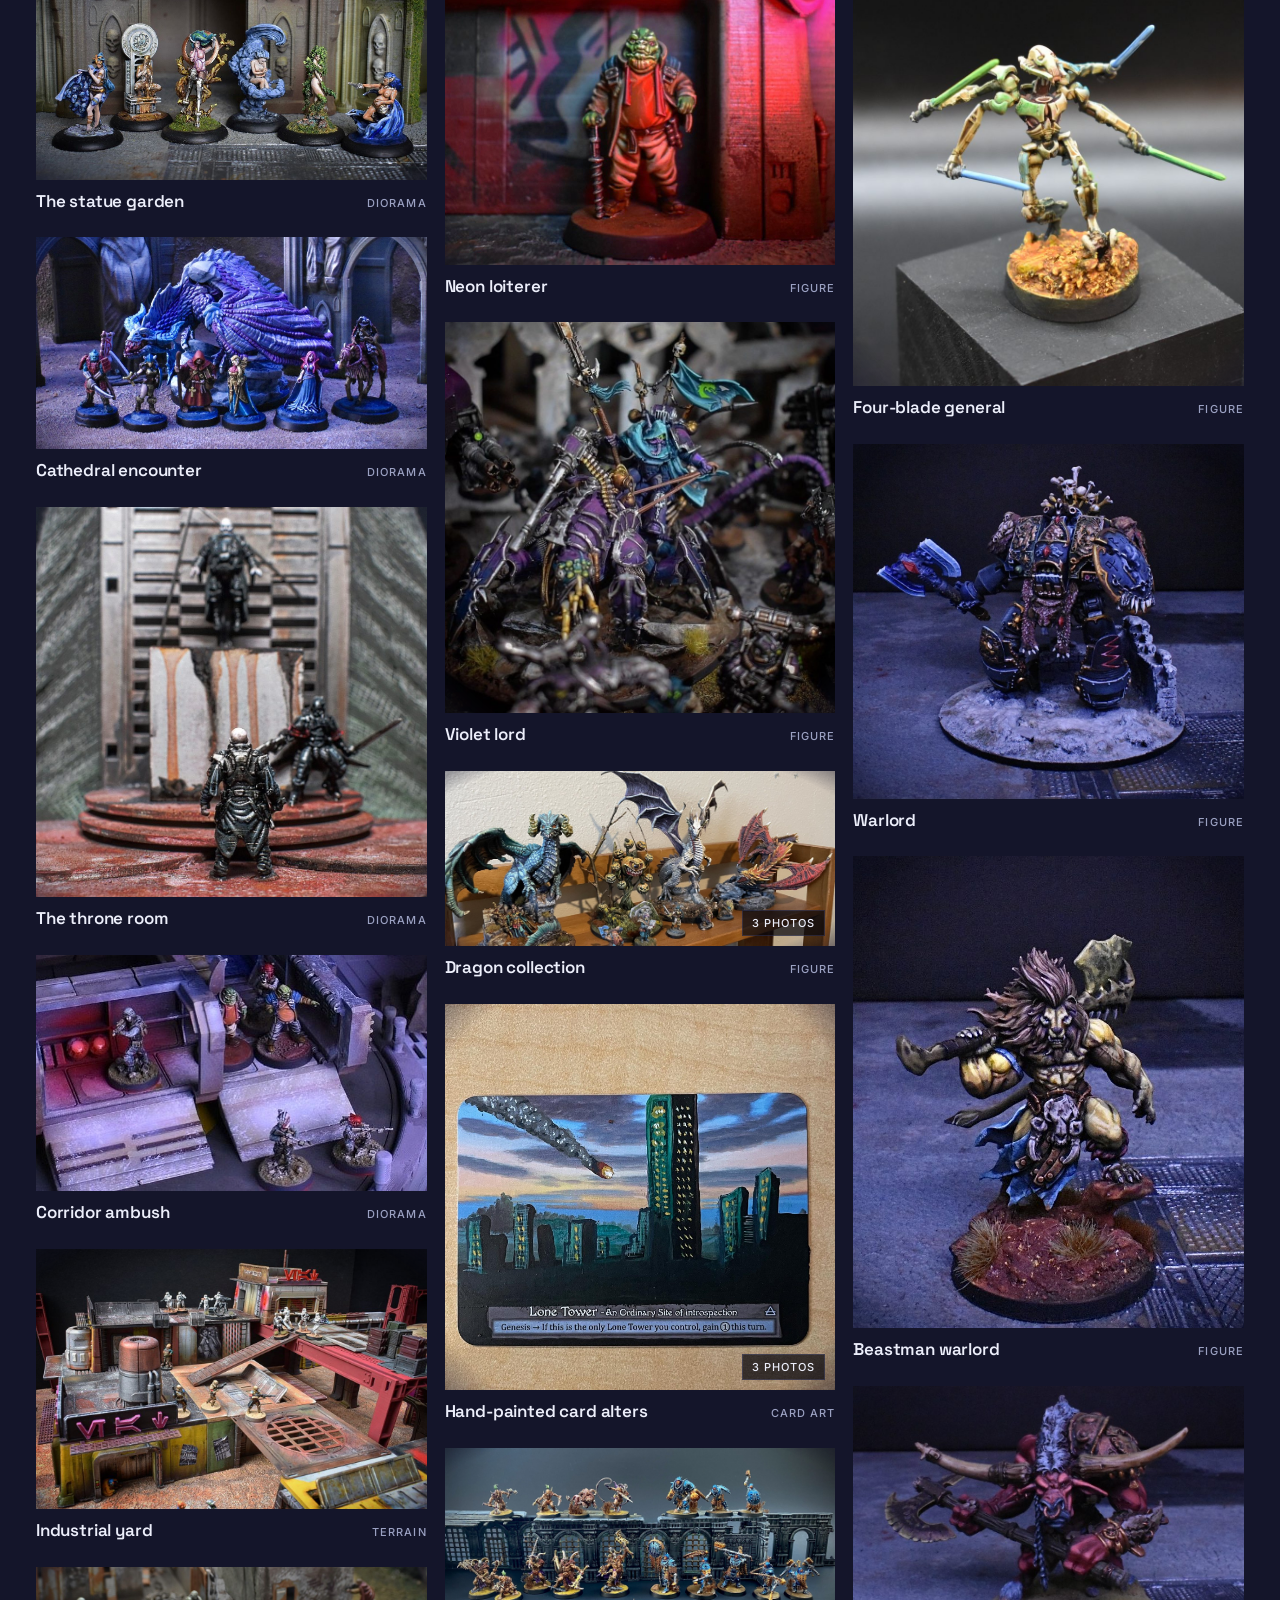
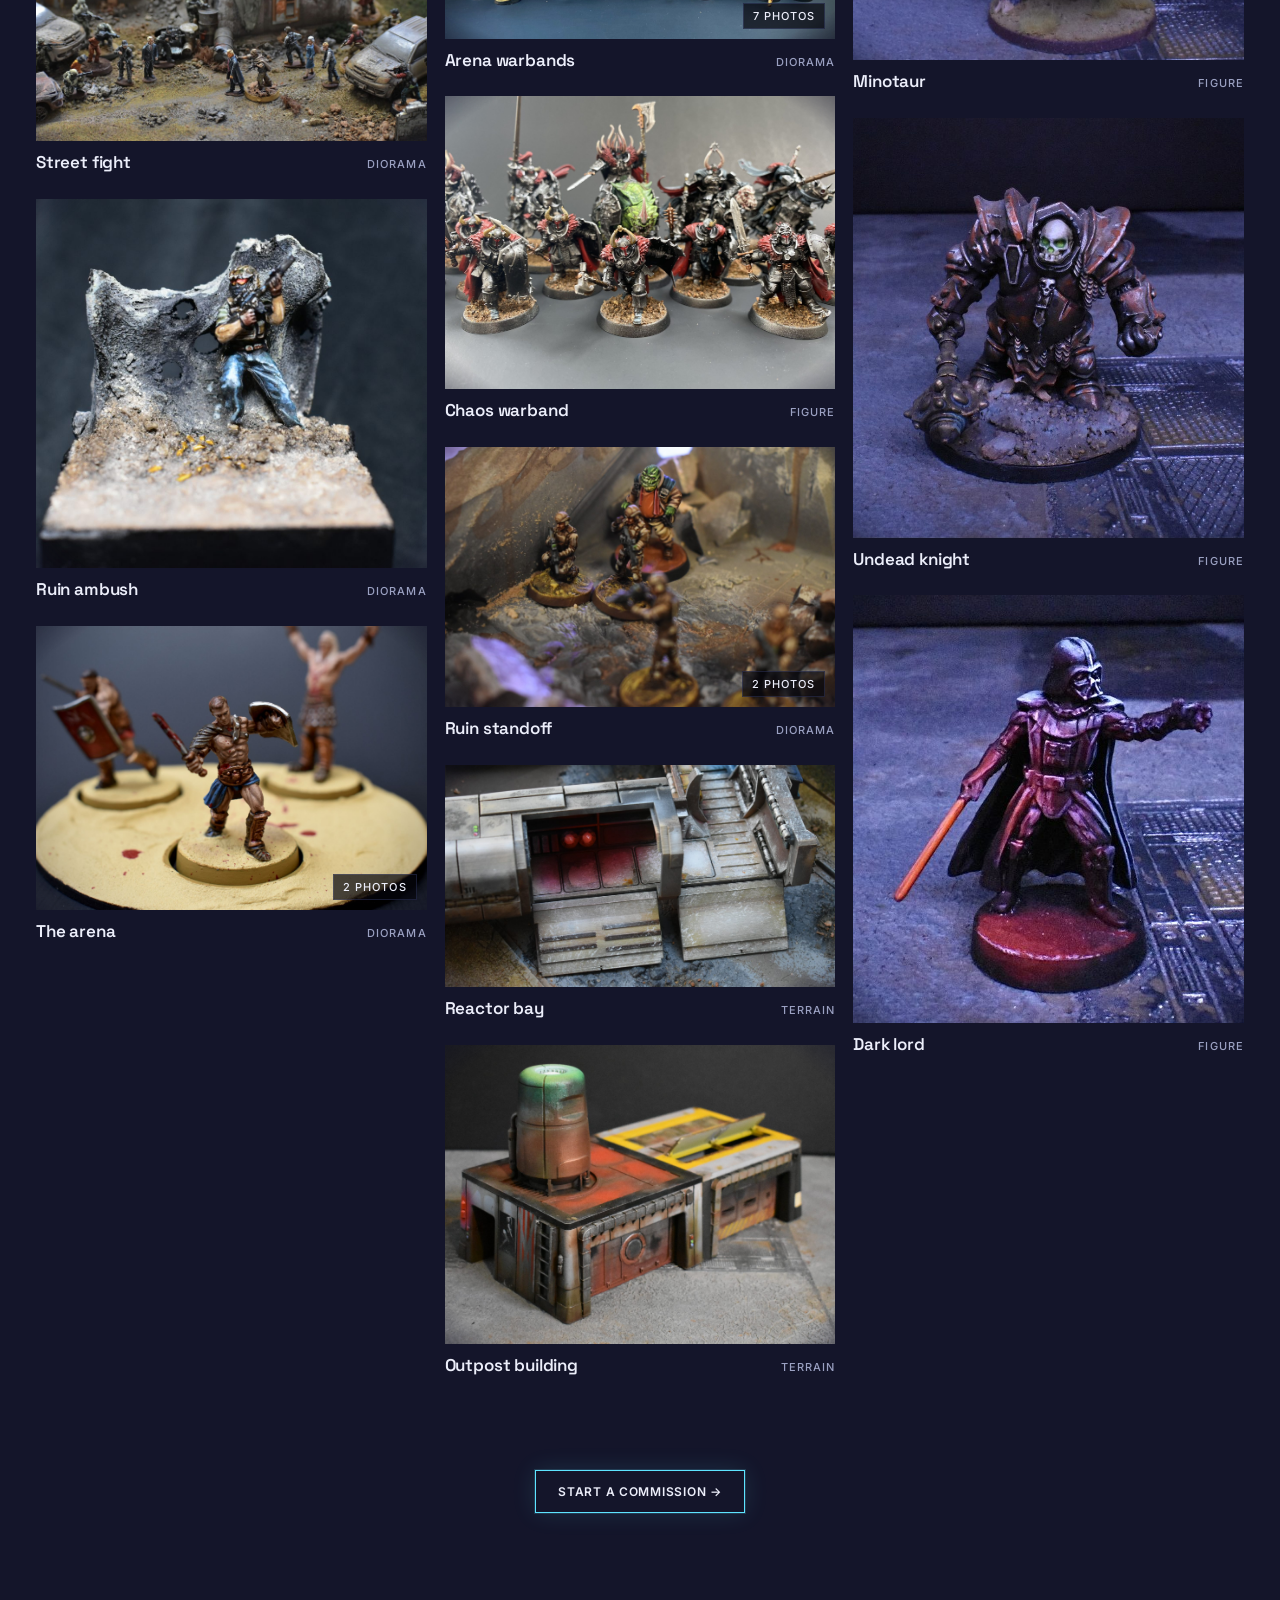
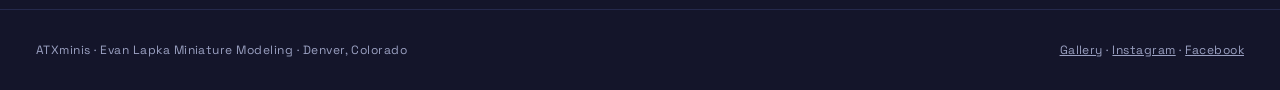
==== commit 9b075d28: "Add new photo batch, merge preview additions, class photo New: No man's land graveyard, street battl" ====
--- a/gallery.html
+++ b/gallery.html
@@ -7,7 +7,7 @@
 <meta name="description" content="ATXminis: Evan Lapka Miniature Modeling. Display dioramas, large-scale terrain and display figures by commission, plus classes and virtual coaching. Denver, Colorado.">
 <meta property="og:title" content="ATXminis | Evan Lapka Miniature Modeling">
 <meta property="og:description" content="ATXminis: Evan Lapka Miniature Modeling. Display dioramas, large-scale terrain and display figures by commission, plus classes and virtual coaching. Denver, Colorado.">
-<meta property="og:image" content="https://atxminis.com/img/shanty-lineup.jpg">
+<meta property="og:image" content="https://atxminis.com/img/hero-cantina.jpg">
 <meta property="og:type" content="website">
 <meta name="claude:viewport-fit-sides" content="cover">
 <link rel="preconnect" href="https://fonts.googleapis.com">
@@ -54,7 +54,7 @@
 <dialog id="lb"><button type="button" id="lbx">Close ✕</button><button type="button" class="lbnav" id="lbp" aria-label="Previous photo">‹</button><button type="button" class="lbnav" id="lbn" aria-label="Next photo">›</button><img id="lbi" alt=""><p id="lbc"></p></dialog>
 
 <script>
-const groups=[["The shanty stack", "scene", ["shanty-spire", "shanty-lineup", "shanty-hovercar", "shanty-bar", "shanty-bar-2", "shanty-skiff", "shanty-skiff-3", "shanty-gunship", "shanty-skiff-2", "shanty-crane", "shanty-stack", "shanty-tower"]], ["Desert spaceport", "terrain", ["spaceport-1", "spaceport-5", "spaceport-2", "spaceport-3", "spaceport-4", "spaceport-alt"]], ["Speeder chase", "scene", ["speeder-chase", "speeder-bike", "speeder-bike-2"]], ["The cantina", "scene", ["cantina-bar", "cantina-gate", "cantina", "cantina-arch", "cantina-crew", "cantina-yard", "cantina-door"]], ["Dragon's hoard", "scene", ["dragon", "dragon-detail"]], ["Painted-world vignettes", "scene", ["vampire-vignette", "sorcerer-vignette", "dryad-vignette"]], ["The ruined city", "terrain", ["ruined-city-3", "ruined-city", "ruined-city-2"]], ["Urban ruins table", "terrain", ["urban-board", "urban-board-2", "urban-board-3", "city-board", "ruins-ambush", "ruin-patrol", "landing-zone"]], ["Neon street", "scene", ["street"]], ["Neon alley", "scene", ["neon-alley"]], ["Armored company", "figure", ["armored-company", "armored-company-2", "battle-tank"]], ["The statue garden", "scene", ["statues"]], ["Cathedral encounter", "scene", ["blue-dragon"]], ["The throne room", "scene", ["throne"]], ["Corridor ambush", "scene", ["corridor"]], ["Industrial yard", "terrain", ["industrial-yard"]], ["Street fight", "scene", ["street-fight"]], ["Ruin ambush", "scene", ["trooper"]], ["The arena", "scene", ["arena", "arena-2"]], ["Fungal sprite", "figure", ["mushroom"]], ["Warband display", "scene", ["warband"]], ["Warband in the ruins", "scene", ["ruins-warband"]], ["Hollow's Eve", "scene", ["pumpkin", "pumpkin-2"]], ["Gunslinger", "figure", ["gunslinger"]], ["Chaos champion", "figure", ["champion"]], ["Dwarf warrior", "figure", ["dwarf"]], ["Bounty hunter", "figure", ["hunter"]], ["Duelist", "figure", ["duelist"]], ["Strike squads", "figure", ["squad", "strike-squad-2", "trooper-squad", "jetpack-squad"]], ["Walker", "scene", ["walker"]], ["Ghillie strike force", "scene", ["ghillie-squad"]], ["Urban patrol", "scene", ["urban-patrol", "urban-patrol-2"]], ["Bug hunt", "scene", ["bug-hunt"]], ["Neon loiterer", "figure", ["neon-loiterer"]], ["Violet lord", "figure", ["violet-lord"]], ["Dragon collection", "figure", ["dragon-hoard-shelf"]], ["Hand-painted card alters", "art", ["card-tower", "card-mortality", "card-desert"]], ["Arena warbands", "figure", ["arena-warbands"]], ["Chaos warband", "figure", ["chaos-warband"]], ["Ruin standoff", "scene", ["ruin-standoff-2", "ruin-standoff"]], ["Reactor bay", "terrain", ["reactor-bay"]], ["Outpost building", "terrain", ["outpost-building"]], ["Lizard-back lord", "figure", ["lizard-lord"]], ["Skull-mask knight", "figure", ["skull-knight"]], ["Lion warrior", "figure", ["lion-warrior"]], ["Crimson blade", "figure", ["crimson-blade"]], ["The count", "figure", ["duelist-2"]], ["Desert lizard rider", "figure", ["beast-rider-2"]], ["Terminator pair", "figure", ["daemon-pair"]], ["Strike gunship", "figure", ["gunship"]], ["Desert patrol truck", "scene", ["dumvee", "dumvee-2", "dumvee-3"]], ["Armored locomotive", "terrain", ["locomotive"]], ["Moon dryad", "figure", ["moon-dryad", "moon-dryad-2"]], ["Beast rider", "figure", ["beast-rider"]], ["Daemon host", "figure", ["purple-knight", "purple-host"]], ["Heavy gunner", "figure", ["marine", "marine-2"]], ["Knight on plinth", "figure", ["knight"]], ["Sorcerer & fire mage", "figure", ["sorcerer", "fire-mage"]], ["Scrap flyer", "figure", ["flyer"]], ["Hover tank", "figure", ["tank"]], ["Four-blade general", "figure", ["general"]], ["Warlord", "figure", ["warlord"]], ["Beastman warlord", "figure", ["beast"]], ["Minotaur", "figure", ["minotaur"]], ["Undead knight", "figure", ["undead-knight"]], ["Dark lord", "figure", ["dark-lord"]]];
+const groups=[["The shanty stack", "scene", ["shanty-spire", "shanty-lineup", "shanty-hovercar", "shanty-bar", "shanty-bar-2", "shanty-skiff", "shanty-skiff-3", "shanty-gunship", "shanty-skiff-2", "shanty-crane", "shanty-stack", "shanty-tower"]], ["No man's land", "scene", ["graveyard-trench", "graveyard-trench-2", "graveyard-trench-3", "graveyard-trench-4"]], ["Two-headed ogre", "figure", ["ogre", "ogre-3", "ogre-2"]], ["Frost-world strike squad", "figure", ["frost-squad", "frost-captain", "frost-captain-2"]], ["Scrap fighter-bomber", "figure", ["scrap-bomber-2", "scrap-bomber"]], ["Desert spaceport", "terrain", ["spaceport-1", "spaceport-5", "spaceport-2", "spaceport-3", "spaceport-4", "spaceport-alt"]], ["Speeder chase", "scene", ["speeder-chase", "speeder-bike", "speeder-bike-2"]], ["The cantina", "scene", ["cantina-bar", "cantina-gate", "cantina", "cantina-arch", "cantina-crew", "cantina-yard", "cantina-door"]], ["Dragon's hoard", "scene", ["dragon", "dragon-detail"]], ["Painted-world vignettes", "scene", ["vampire-vignette", "sorcerer-vignette", "dryad-vignette"]], ["Street battle", "scene", ["street-battle", "street-battle-2"]], ["Neon block wall modules", "terrain", ["wall-modules", "wall-module-shrine", "wall-module-tower", "wall-module-bay"]], ["Gothic ruins & spike barricades", "terrain", ["gothic-ruins"]], ["Winged stalkers", "figure", ["winged-stalkers"]], ["Serpent-winged flock", "figure", ["serpent-flock"]], ["Greenskin horde", "figure", ["greenskin-horde"]], ["The ruined city", "terrain", ["ruined-city-3", "ruined-city", "ruined-city-2"]], ["Urban ruins table", "terrain", ["urban-board", "urban-board-2", "urban-board-3", "city-board", "ruins-ambush", "ruin-patrol", "landing-zone"]], ["Neon street", "scene", ["street"]], ["Neon alley", "scene", ["neon-alley"]], ["Armored company", "figure", ["armored-company", "armored-company-2", "battle-tank"]], ["The statue garden", "scene", ["statues"]], ["Cathedral encounter", "scene", ["blue-dragon"]], ["The throne room", "scene", ["throne"]], ["Corridor ambush", "scene", ["corridor"]], ["Industrial yard", "terrain", ["industrial-yard"]], ["Street fight", "scene", ["street-fight"]], ["Ruin ambush", "scene", ["trooper"]], ["The arena", "scene", ["arena", "arena-2"]], ["Fungal sprite", "figure", ["mushroom"]], ["Warband display", "scene", ["warband"]], ["Warband in the ruins", "scene", ["ruins-warband"]], ["Hollow's Eve", "scene", ["pumpkin", "pumpkin-2"]], ["Gunslinger", "figure", ["gunslinger"]], ["Chaos champion", "figure", ["champion"]], ["Dwarf warrior", "figure", ["dwarf"]], ["Bounty hunter", "figure", ["hunter"]], ["Duelist", "figure", ["duelist"]], ["Strike squads", "figure", ["squad", "strike-squad-2", "trooper-squad", "jetpack-squad"]], ["Walker", "scene", ["walker"]], ["Desert trooper squad", "figure", ["desert-troopers"]], ["Starship corridor board", "terrain", ["corridor-board"]], ["Neon street boss", "figure", ["neon-boss"]], ["Ghillie strike force", "scene", ["ghillie-squad"]], ["Urban patrol", "scene", ["urban-patrol", "urban-patrol-2"]], ["Bug hunt", "scene", ["bug-hunt"]], ["Neon loiterer", "figure", ["neon-loiterer"]], ["Violet lord", "figure", ["violet-lord"]], ["Dragon collection", "figure", ["dragon-hoard-shelf", "dragon-shelf-2", "dragon-shelf-3"]], ["Hand-painted card alters", "art", ["card-tower", "card-mortality", "card-desert"]], ["Arena warbands", "scene", ["arena-warbands", "arena-warbands-6", "arena-warbands-7", "arena-warbands-2", "arena-warbands-3", "arena-warbands-4", "arena-warbands-5"]], ["Chaos warband", "figure", ["chaos-warband"]], ["Ruin standoff", "scene", ["ruin-standoff-2", "ruin-standoff"]], ["Reactor bay", "terrain", ["reactor-bay"]], ["Outpost building", "terrain", ["outpost-building"]], ["Lizard-back lord", "figure", ["lizard-lord"]], ["Skull-mask knight", "figure", ["skull-knight"]], ["Lion warrior", "figure", ["lion-warrior"]], ["Crimson blade", "figure", ["crimson-blade"]], ["The count", "figure", ["duelist-2"]], ["Desert lizard rider", "figure", ["beast-rider-2", "beast-rider-3", "beast-rider-4"]], ["Terminator pair", "figure", ["daemon-pair"]], ["Strike gunship", "figure", ["gunship"]], ["Desert patrol truck", "scene", ["dumvee", "dumvee-2", "dumvee-3"]], ["Armored locomotive", "terrain", ["locomotive-hd", "locomotive-hd-2", "locomotive"]], ["Moon dryad", "figure", ["moon-dryad-hd", "moon-dryad", "moon-dryad-2"]], ["Beast rider", "figure", ["beast-rider"]], ["Daemon host", "figure", ["purple-knight", "purple-host"]], ["Heavy gunner", "figure", ["marine", "marine-2"]], ["Knight on plinth", "figure", ["knight"]], ["Sorcerer & fire mage", "figure", ["sorcerer", "fire-mage"]], ["Scrap flyer", "figure", ["flyer"]], ["Hover tank", "figure", ["tank"]], ["Four-blade general", "figure", ["general"]], ["Warlord", "figure", ["warlord"]], ["Beastman warlord", "figure", ["beast"]], ["Minotaur", "figure", ["minotaur"]], ["Undead knight", "figure", ["undead-knight"]], ["Dark lord", "figure", ["dark-lord"]]];
 const label={scene:"Diorama",terrain:"Terrain",figure:"Figure",art:"Card art"};
 const grid=document.getElementById("grid");
 const esc=x=>JSON.stringify(x).replace(/"/g,"&quot;");
--- a/styles.css
+++ b/styles.css
@@ -259,3 +259,14 @@
 .creds{background:transparent;border-color:var(--line)}
 #figures .grid{grid-template-columns:repeat(4,minmax(0,1fr))}
 @media (max-width:900px){#figures .grid{grid-template-columns:repeat(2,minmax(0,1fr))}}
+/* lightbox: pinned full-screen layer (body > * rule was making it position:relative, so it opened off-screen) */
+body > dialog#lb{position:fixed;inset:0;z-index:1000;margin:0;width:100%;height:100%;max-width:none;max-height:none;padding:56px 72px 20px;box-sizing:border-box;background:rgba(5,5,10,.96);overflow:hidden}
+body > dialog#lb[open]{display:flex;flex-direction:column;align-items:center;justify-content:center}
+#lb img{max-width:100%;max-height:calc(100% - 44px);width:auto;height:auto;object-fit:contain;margin:0}
+#lb p{flex:none}
+#lbx{z-index:2}
+#lbp,#lbn{right:auto;z-index:2}
+#lbn{right:max(12px,env(safe-area-inset-right,0px));left:auto}
+@media (max-width:640px){body > dialog#lb{padding:56px 8px 16px}.lbnav{width:36px;height:52px;font-size:22px}}
+.teach-photo{display:block;width:100%;padding:0;border:0;background:none;cursor:zoom-in;margin:0 0 40px}
+.teach-photo img{display:block;width:100%;height:min(44vw,480px)!important;aspect-ratio:auto;object-fit:cover;object-position:50% 62%;-webkit-mask-image:linear-gradient(#000 75%,transparent);mask-image:linear-gradient(#000 75%,transparent)}
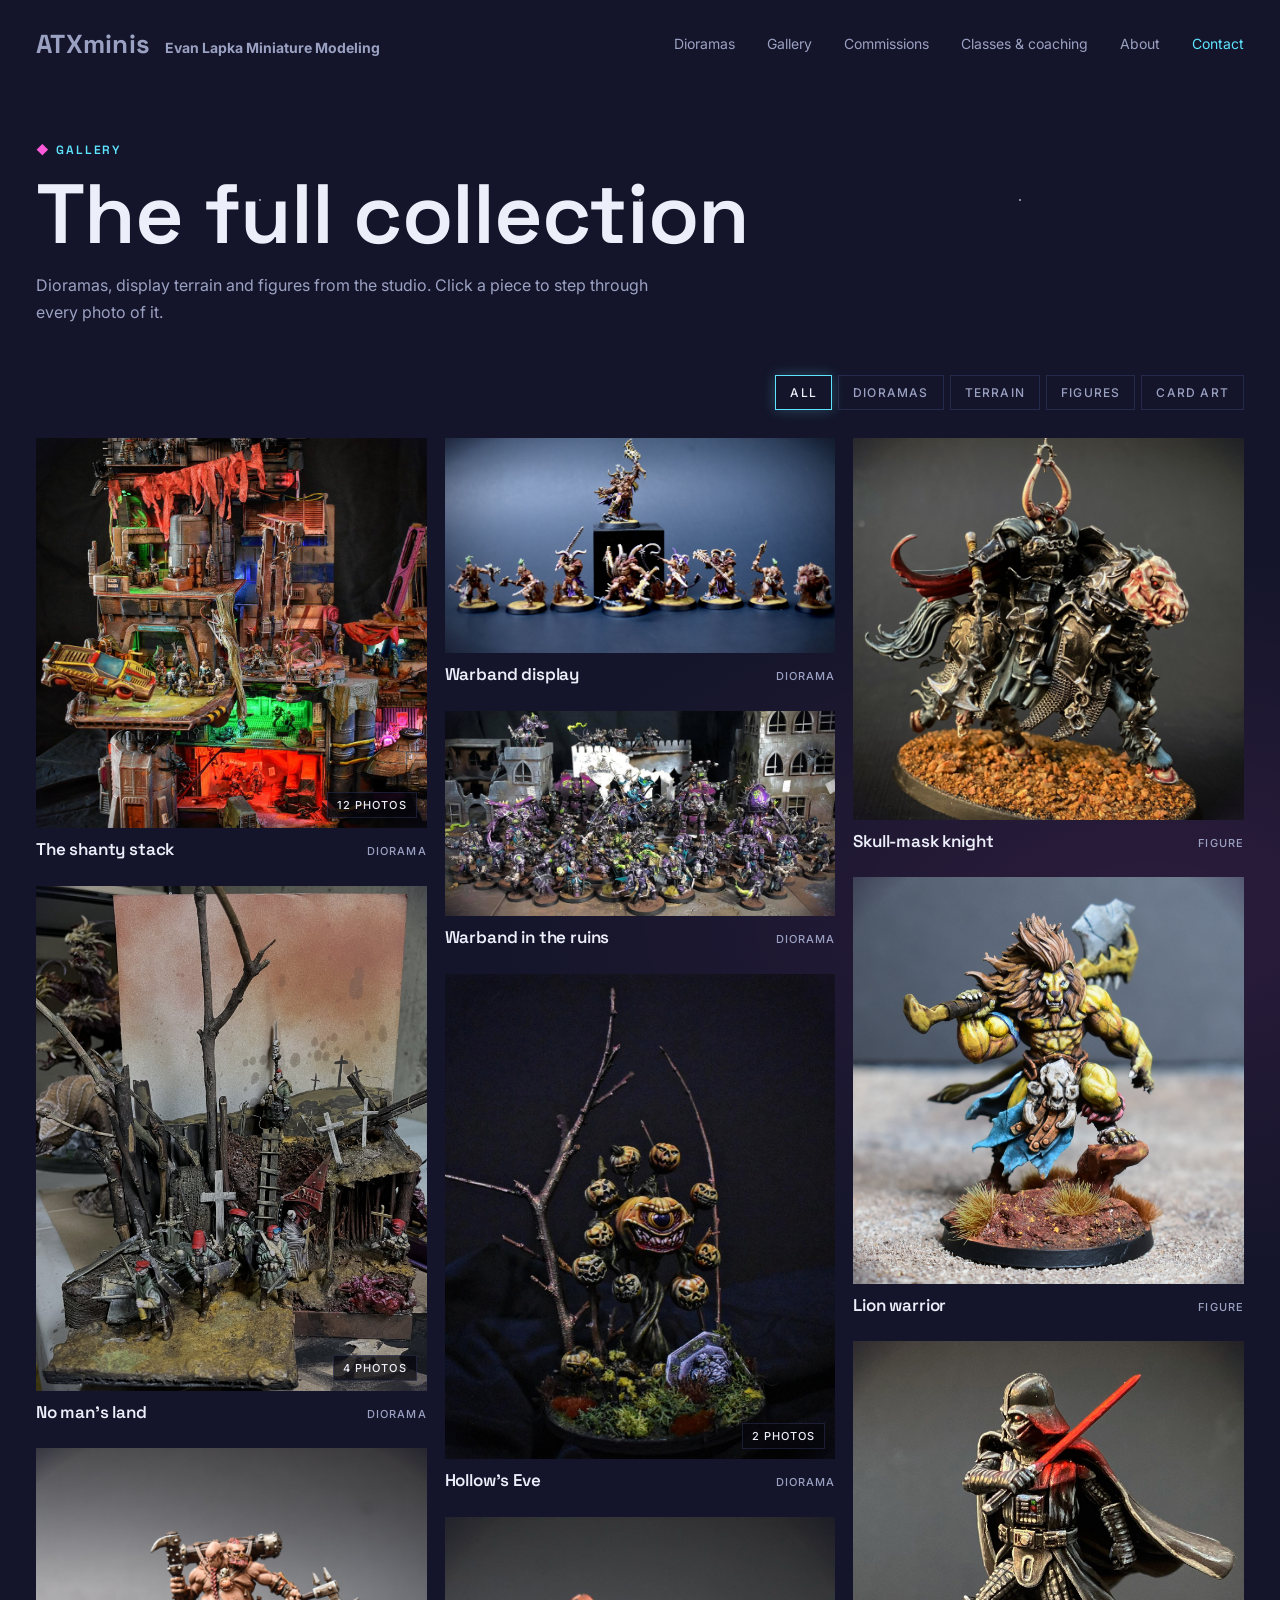
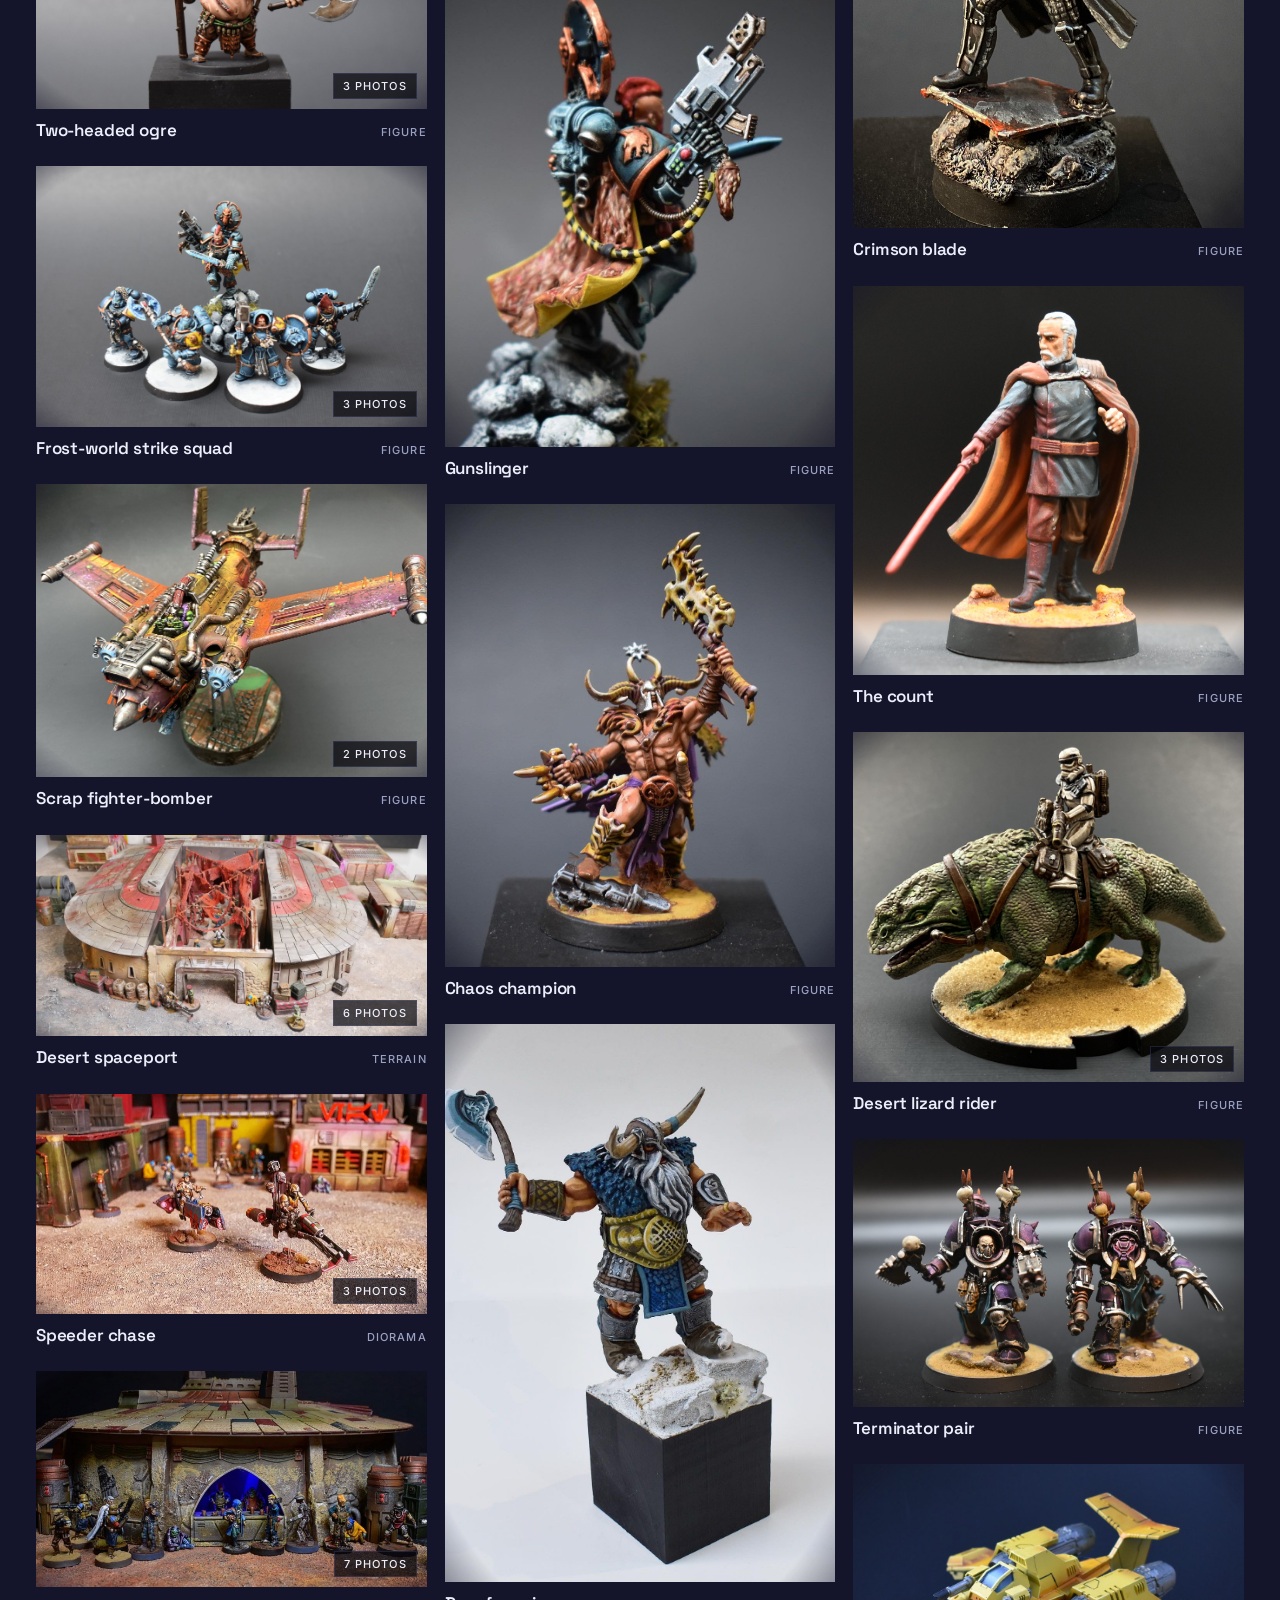
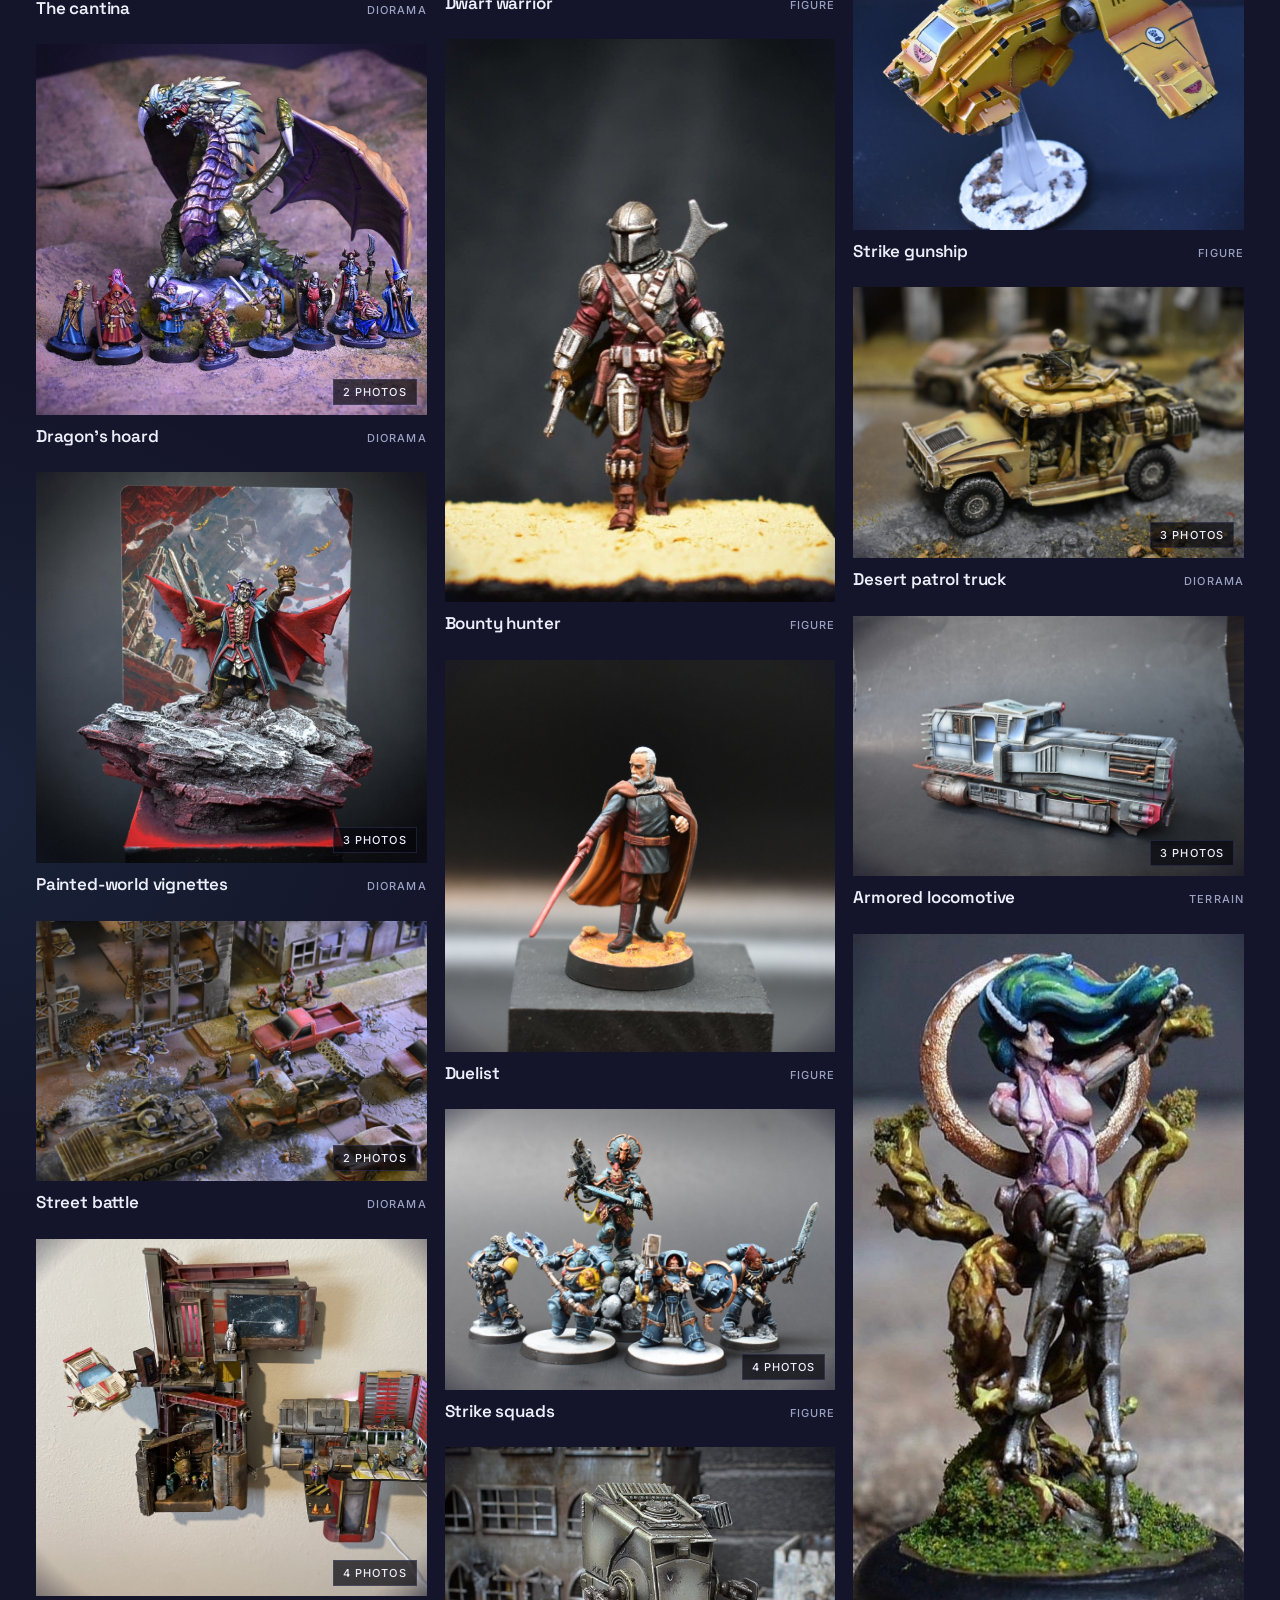
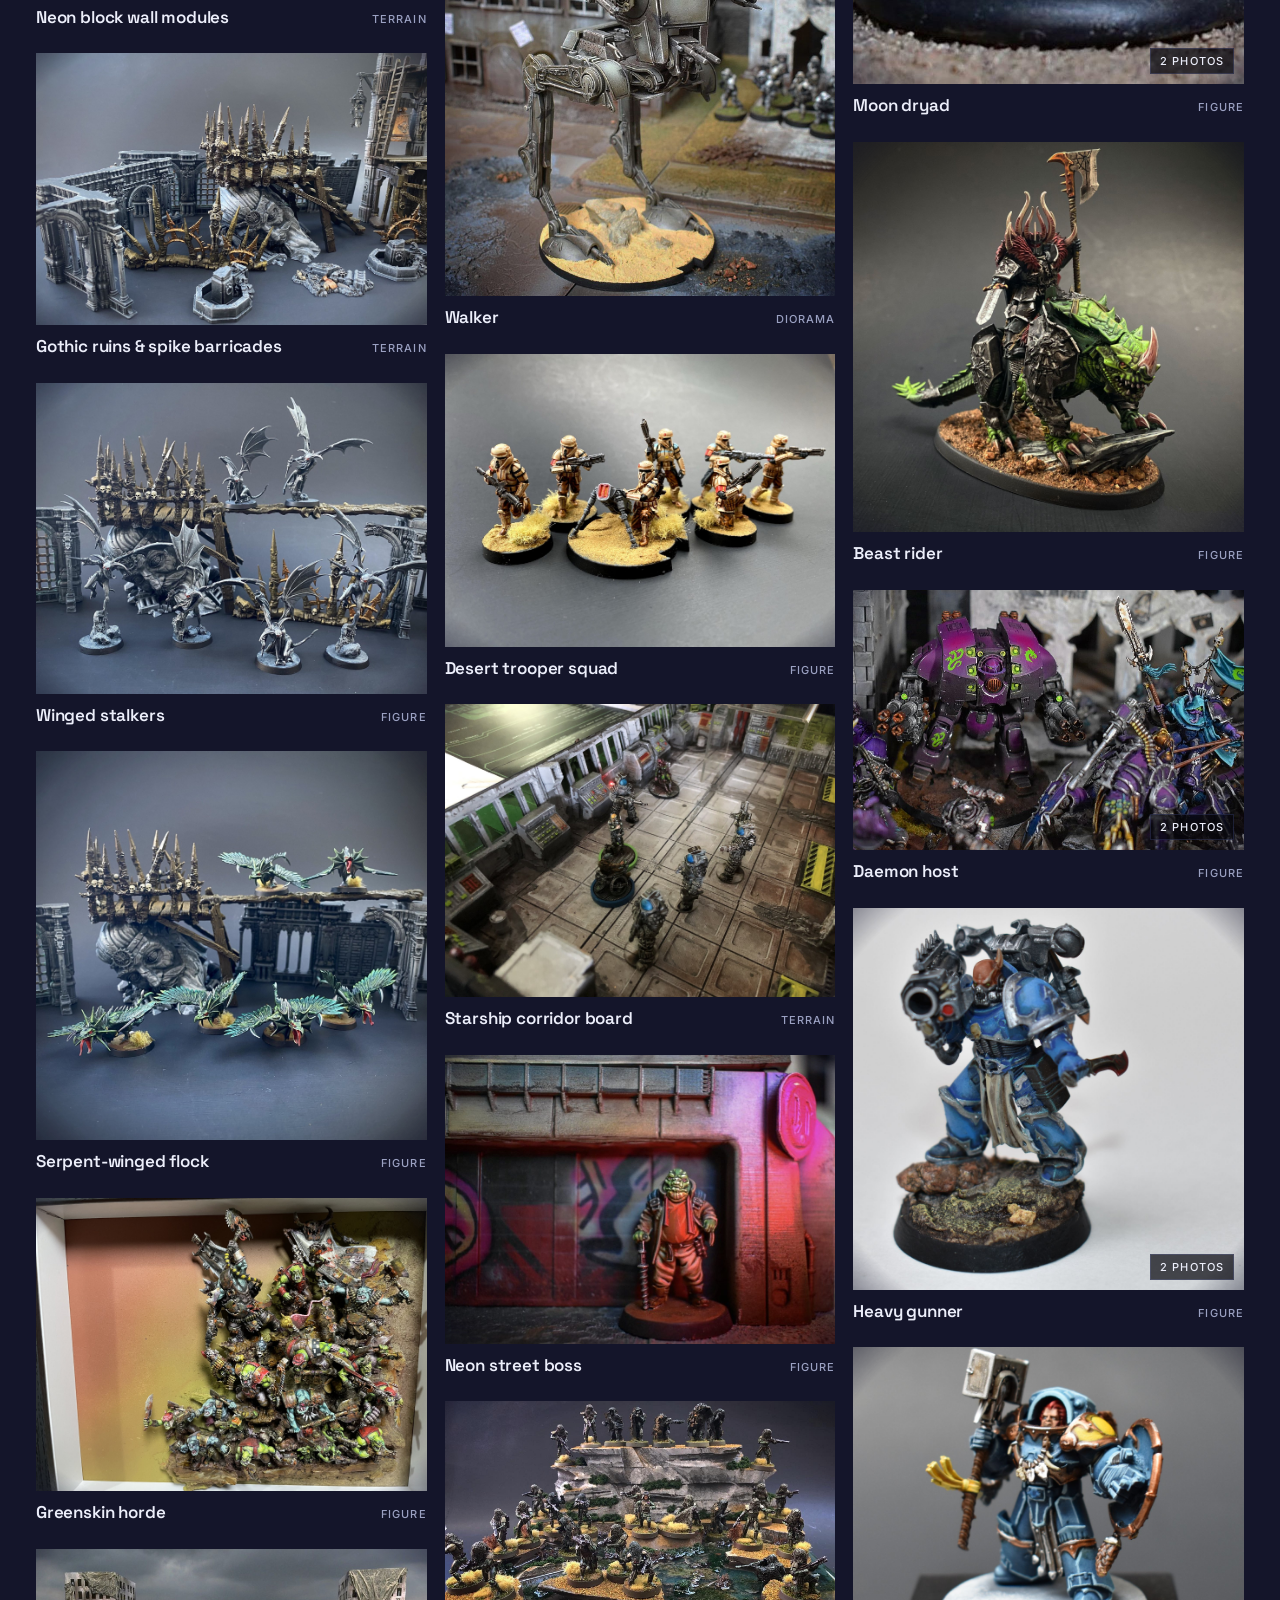
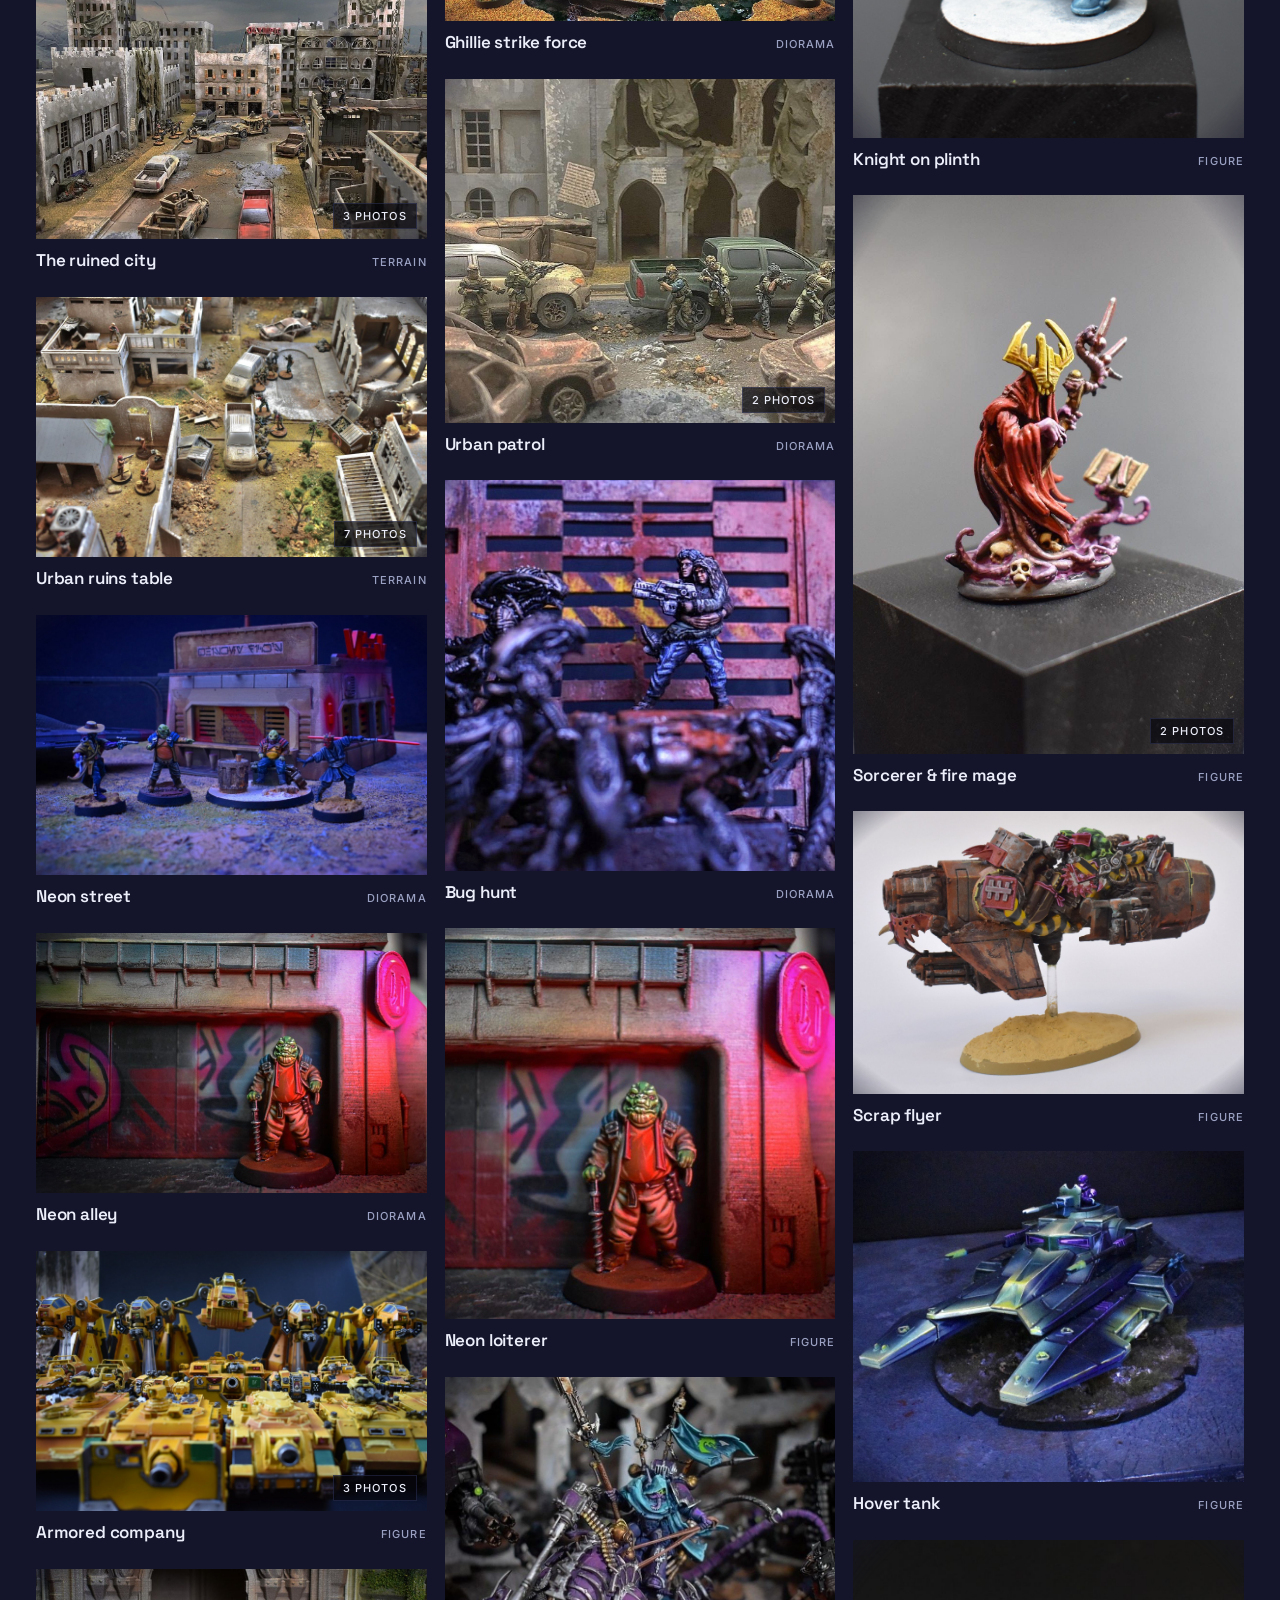
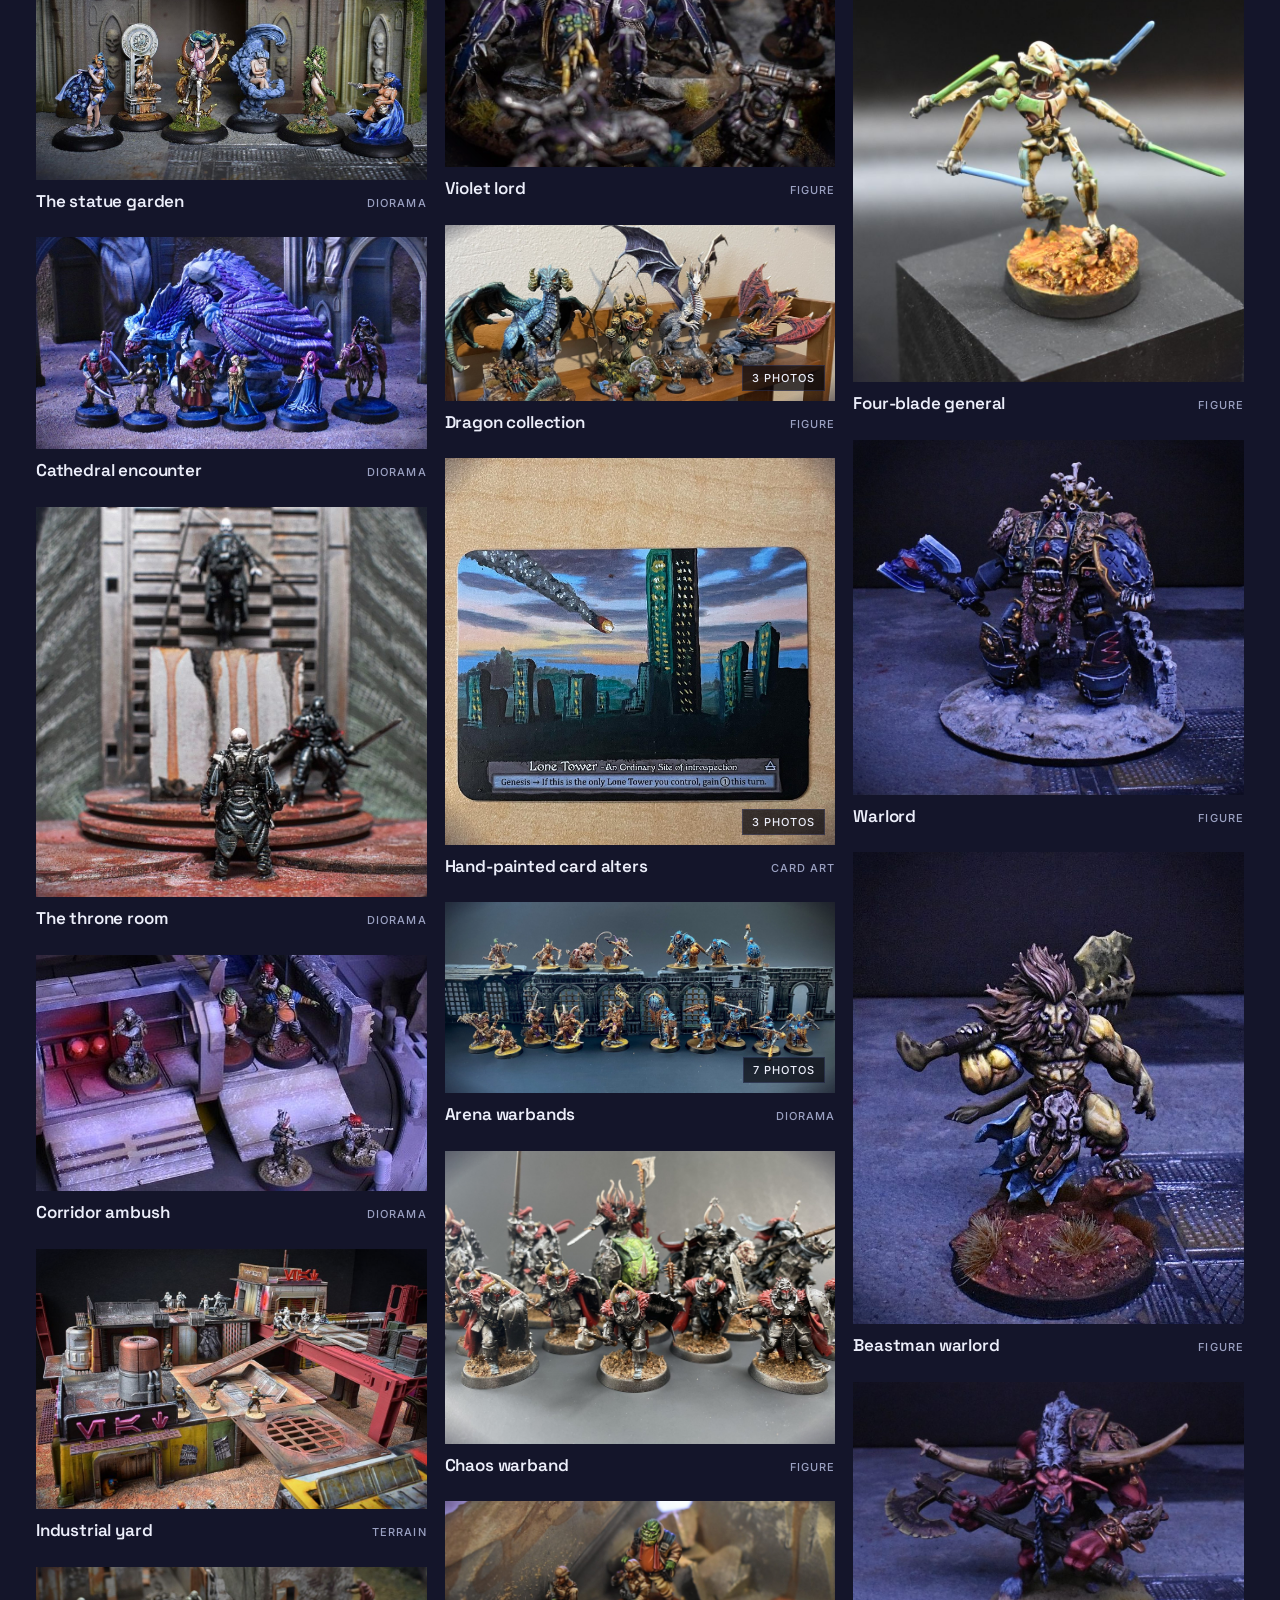
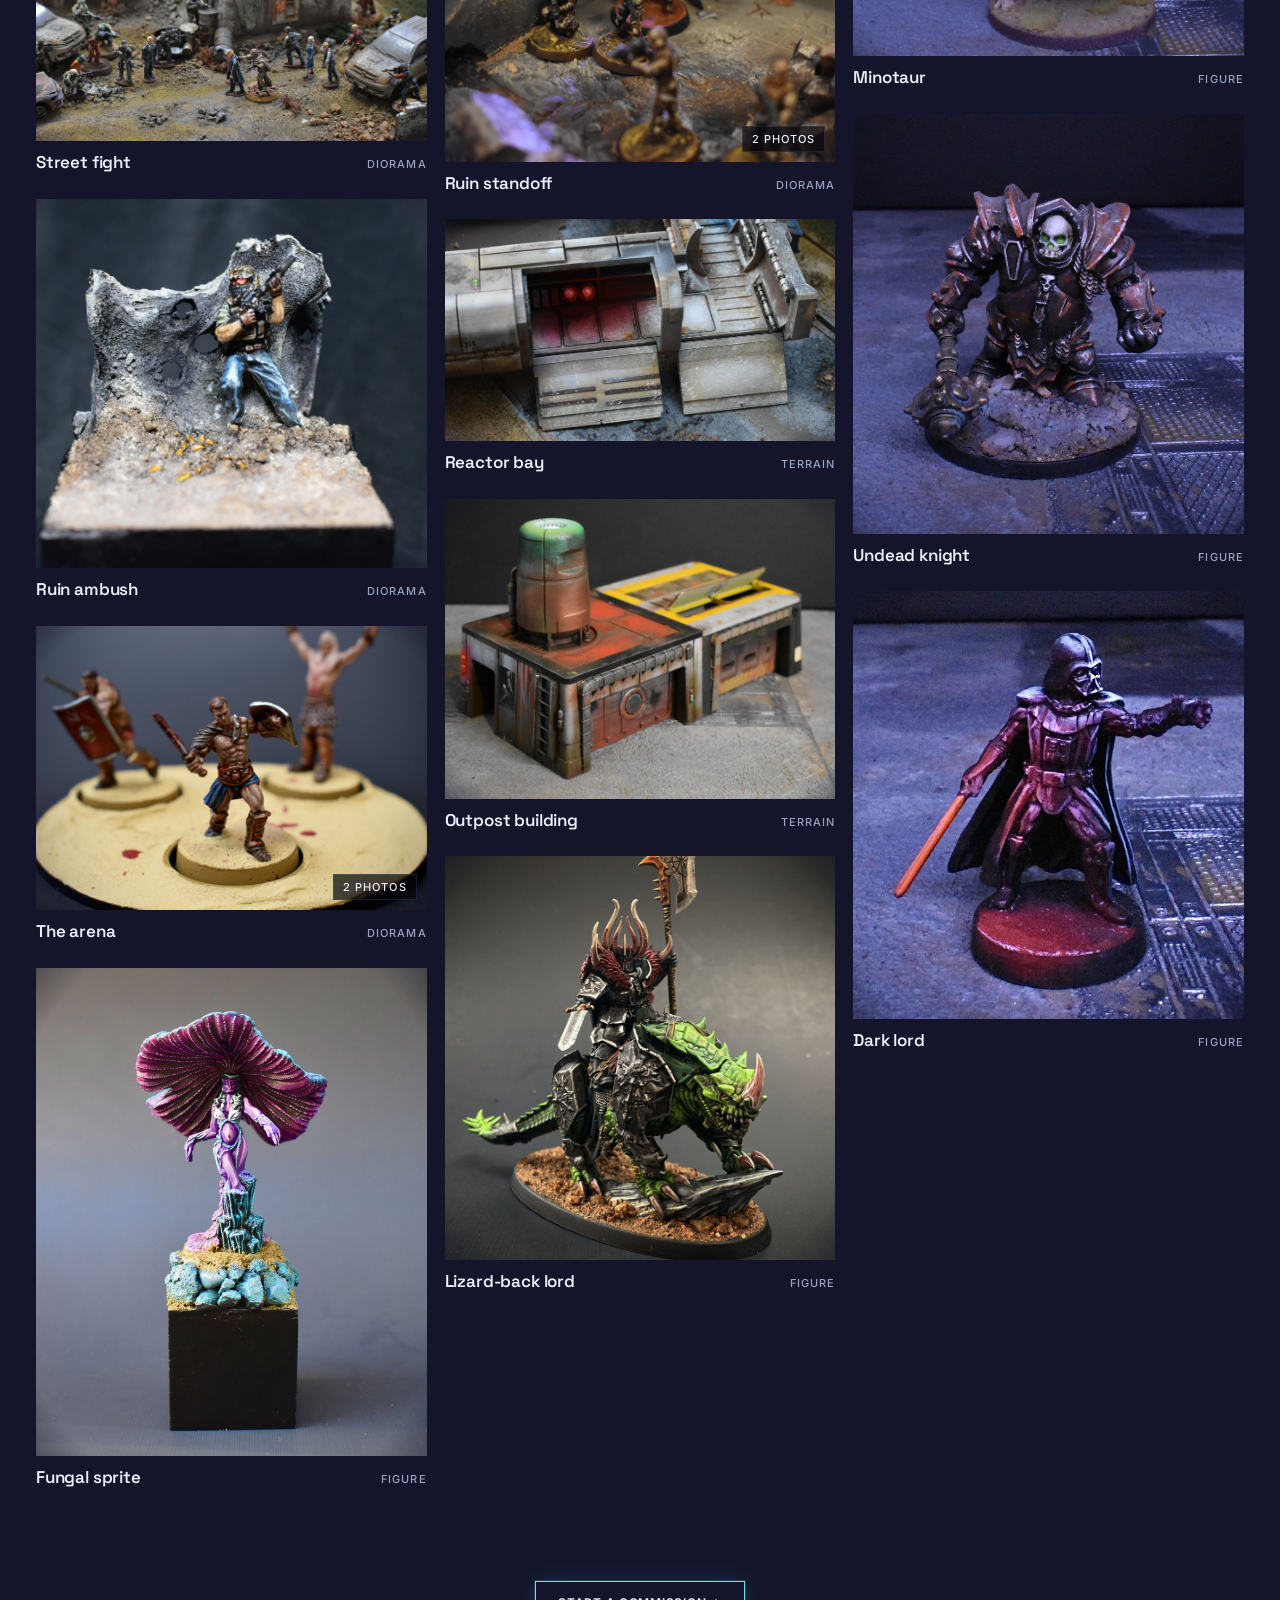
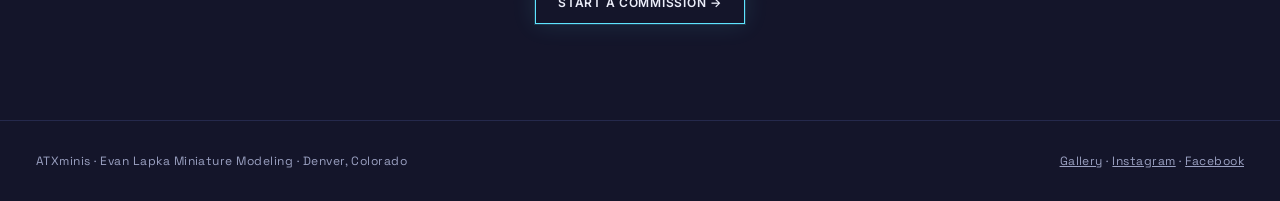
==== commit c00b7f11: "Drop mislabeled moon dryad image Co-Authored-By: Claude Opus 5.5 <noreply@anthropic.com> Claude-Sess" ====
--- a/gallery.html
+++ b/gallery.html
@@ -54,7 +54,7 @@
 <dialog id="lb"><button type="button" id="lbx">Close ✕</button><button type="button" class="lbnav" id="lbp" aria-label="Previous photo">‹</button><button type="button" class="lbnav" id="lbn" aria-label="Next photo">›</button><img id="lbi" alt=""><p id="lbc"></p></dialog>
 
 <script>
-const groups=[["The shanty stack", "scene", ["shanty-spire", "shanty-lineup", "shanty-hovercar", "shanty-bar", "shanty-bar-2", "shanty-skiff", "shanty-skiff-3", "shanty-gunship", "shanty-skiff-2", "shanty-crane", "shanty-stack", "shanty-tower"]], ["No man's land", "scene", ["graveyard-trench", "graveyard-trench-2", "graveyard-trench-3", "graveyard-trench-4"]], ["Two-headed ogre", "figure", ["ogre", "ogre-3", "ogre-2"]], ["Frost-world strike squad", "figure", ["frost-squad", "frost-captain", "frost-captain-2"]], ["Scrap fighter-bomber", "figure", ["scrap-bomber-2", "scrap-bomber"]], ["Desert spaceport", "terrain", ["spaceport-1", "spaceport-5", "spaceport-2", "spaceport-3", "spaceport-4", "spaceport-alt"]], ["Speeder chase", "scene", ["speeder-chase", "speeder-bike", "speeder-bike-2"]], ["The cantina", "scene", ["cantina-bar", "cantina-gate", "cantina", "cantina-arch", "cantina-crew", "cantina-yard", "cantina-door"]], ["Dragon's hoard", "scene", ["dragon", "dragon-detail"]], ["Painted-world vignettes", "scene", ["vampire-vignette", "sorcerer-vignette", "dryad-vignette"]], ["Street battle", "scene", ["street-battle", "street-battle-2"]], ["Neon block wall modules", "terrain", ["wall-modules", "wall-module-shrine", "wall-module-tower", "wall-module-bay"]], ["Gothic ruins & spike barricades", "terrain", ["gothic-ruins"]], ["Winged stalkers", "figure", ["winged-stalkers"]], ["Serpent-winged flock", "figure", ["serpent-flock"]], ["Greenskin horde", "figure", ["greenskin-horde"]], ["The ruined city", "terrain", ["ruined-city-3", "ruined-city", "ruined-city-2"]], ["Urban ruins table", "terrain", ["urban-board", "urban-board-2", "urban-board-3", "city-board", "ruins-ambush", "ruin-patrol", "landing-zone"]], ["Neon street", "scene", ["street"]], ["Neon alley", "scene", ["neon-alley"]], ["Armored company", "figure", ["armored-company", "armored-company-2", "battle-tank"]], ["The statue garden", "scene", ["statues"]], ["Cathedral encounter", "scene", ["blue-dragon"]], ["The throne room", "scene", ["throne"]], ["Corridor ambush", "scene", ["corridor"]], ["Industrial yard", "terrain", ["industrial-yard"]], ["Street fight", "scene", ["street-fight"]], ["Ruin ambush", "scene", ["trooper"]], ["The arena", "scene", ["arena", "arena-2"]], ["Fungal sprite", "figure", ["mushroom"]], ["Warband display", "scene", ["warband"]], ["Warband in the ruins", "scene", ["ruins-warband"]], ["Hollow's Eve", "scene", ["pumpkin", "pumpkin-2"]], ["Gunslinger", "figure", ["gunslinger"]], ["Chaos champion", "figure", ["champion"]], ["Dwarf warrior", "figure", ["dwarf"]], ["Bounty hunter", "figure", ["hunter"]], ["Duelist", "figure", ["duelist"]], ["Strike squads", "figure", ["squad", "strike-squad-2", "trooper-squad", "jetpack-squad"]], ["Walker", "scene", ["walker"]], ["Desert trooper squad", "figure", ["desert-troopers"]], ["Starship corridor board", "terrain", ["corridor-board"]], ["Neon street boss", "figure", ["neon-boss"]], ["Ghillie strike force", "scene", ["ghillie-squad"]], ["Urban patrol", "scene", ["urban-patrol", "urban-patrol-2"]], ["Bug hunt", "scene", ["bug-hunt"]], ["Neon loiterer", "figure", ["neon-loiterer"]], ["Violet lord", "figure", ["violet-lord"]], ["Dragon collection", "figure", ["dragon-hoard-shelf", "dragon-shelf-2", "dragon-shelf-3"]], ["Hand-painted card alters", "art", ["card-tower", "card-mortality", "card-desert"]], ["Arena warbands", "scene", ["arena-warbands", "arena-warbands-6", "arena-warbands-7", "arena-warbands-2", "arena-warbands-3", "arena-warbands-4", "arena-warbands-5"]], ["Chaos warband", "figure", ["chaos-warband"]], ["Ruin standoff", "scene", ["ruin-standoff-2", "ruin-standoff"]], ["Reactor bay", "terrain", ["reactor-bay"]], ["Outpost building", "terrain", ["outpost-building"]], ["Lizard-back lord", "figure", ["lizard-lord"]], ["Skull-mask knight", "figure", ["skull-knight"]], ["Lion warrior", "figure", ["lion-warrior"]], ["Crimson blade", "figure", ["crimson-blade"]], ["The count", "figure", ["duelist-2"]], ["Desert lizard rider", "figure", ["beast-rider-2", "beast-rider-3", "beast-rider-4"]], ["Terminator pair", "figure", ["daemon-pair"]], ["Strike gunship", "figure", ["gunship"]], ["Desert patrol truck", "scene", ["dumvee", "dumvee-2", "dumvee-3"]], ["Armored locomotive", "terrain", ["locomotive-hd", "locomotive-hd-2", "locomotive"]], ["Moon dryad", "figure", ["moon-dryad-hd", "moon-dryad", "moon-dryad-2"]], ["Beast rider", "figure", ["beast-rider"]], ["Daemon host", "figure", ["purple-knight", "purple-host"]], ["Heavy gunner", "figure", ["marine", "marine-2"]], ["Knight on plinth", "figure", ["knight"]], ["Sorcerer & fire mage", "figure", ["sorcerer", "fire-mage"]], ["Scrap flyer", "figure", ["flyer"]], ["Hover tank", "figure", ["tank"]], ["Four-blade general", "figure", ["general"]], ["Warlord", "figure", ["warlord"]], ["Beastman warlord", "figure", ["beast"]], ["Minotaur", "figure", ["minotaur"]], ["Undead knight", "figure", ["undead-knight"]], ["Dark lord", "figure", ["dark-lord"]]];
+const groups=[["The shanty stack", "scene", ["shanty-spire", "shanty-lineup", "shanty-hovercar", "shanty-bar", "shanty-bar-2", "shanty-skiff", "shanty-skiff-3", "shanty-gunship", "shanty-skiff-2", "shanty-crane", "shanty-stack", "shanty-tower"]], ["No man's land", "scene", ["graveyard-trench", "graveyard-trench-2", "graveyard-trench-3", "graveyard-trench-4"]], ["Two-headed ogre", "figure", ["ogre", "ogre-3", "ogre-2"]], ["Frost-world strike squad", "figure", ["frost-squad", "frost-captain", "frost-captain-2"]], ["Scrap fighter-bomber", "figure", ["scrap-bomber-2", "scrap-bomber"]], ["Desert spaceport", "terrain", ["spaceport-1", "spaceport-5", "spaceport-2", "spaceport-3", "spaceport-4", "spaceport-alt"]], ["Speeder chase", "scene", ["speeder-chase", "speeder-bike", "speeder-bike-2"]], ["The cantina", "scene", ["cantina-bar", "cantina-gate", "cantina", "cantina-arch", "cantina-crew", "cantina-yard", "cantina-door"]], ["Dragon's hoard", "scene", ["dragon", "dragon-detail"]], ["Painted-world vignettes", "scene", ["vampire-vignette", "sorcerer-vignette", "dryad-vignette"]], ["Street battle", "scene", ["street-battle", "street-battle-2"]], ["Neon block wall modules", "terrain", ["wall-modules", "wall-module-shrine", "wall-module-tower", "wall-module-bay"]], ["Gothic ruins & spike barricades", "terrain", ["gothic-ruins"]], ["Winged stalkers", "figure", ["winged-stalkers"]], ["Serpent-winged flock", "figure", ["serpent-flock"]], ["Greenskin horde", "figure", ["greenskin-horde"]], ["The ruined city", "terrain", ["ruined-city-3", "ruined-city", "ruined-city-2"]], ["Urban ruins table", "terrain", ["urban-board", "urban-board-2", "urban-board-3", "city-board", "ruins-ambush", "ruin-patrol", "landing-zone"]], ["Neon street", "scene", ["street"]], ["Neon alley", "scene", ["neon-alley"]], ["Armored company", "figure", ["armored-company", "armored-company-2", "battle-tank"]], ["The statue garden", "scene", ["statues"]], ["Cathedral encounter", "scene", ["blue-dragon"]], ["The throne room", "scene", ["throne"]], ["Corridor ambush", "scene", ["corridor"]], ["Industrial yard", "terrain", ["industrial-yard"]], ["Street fight", "scene", ["street-fight"]], ["Ruin ambush", "scene", ["trooper"]], ["The arena", "scene", ["arena", "arena-2"]], ["Fungal sprite", "figure", ["mushroom"]], ["Warband display", "scene", ["warband"]], ["Warband in the ruins", "scene", ["ruins-warband"]], ["Hollow's Eve", "scene", ["pumpkin", "pumpkin-2"]], ["Gunslinger", "figure", ["gunslinger"]], ["Chaos champion", "figure", ["champion"]], ["Dwarf warrior", "figure", ["dwarf"]], ["Bounty hunter", "figure", ["hunter"]], ["Duelist", "figure", ["duelist"]], ["Strike squads", "figure", ["squad", "strike-squad-2", "trooper-squad", "jetpack-squad"]], ["Walker", "scene", ["walker"]], ["Desert trooper squad", "figure", ["desert-troopers"]], ["Starship corridor board", "terrain", ["corridor-board"]], ["Neon street boss", "figure", ["neon-boss"]], ["Ghillie strike force", "scene", ["ghillie-squad"]], ["Urban patrol", "scene", ["urban-patrol", "urban-patrol-2"]], ["Bug hunt", "scene", ["bug-hunt"]], ["Neon loiterer", "figure", ["neon-loiterer"]], ["Violet lord", "figure", ["violet-lord"]], ["Dragon collection", "figure", ["dragon-hoard-shelf", "dragon-shelf-2", "dragon-shelf-3"]], ["Hand-painted card alters", "art", ["card-tower", "card-mortality", "card-desert"]], ["Arena warbands", "scene", ["arena-warbands", "arena-warbands-6", "arena-warbands-7", "arena-warbands-2", "arena-warbands-3", "arena-warbands-4", "arena-warbands-5"]], ["Chaos warband", "figure", ["chaos-warband"]], ["Ruin standoff", "scene", ["ruin-standoff-2", "ruin-standoff"]], ["Reactor bay", "terrain", ["reactor-bay"]], ["Outpost building", "terrain", ["outpost-building"]], ["Lizard-back lord", "figure", ["lizard-lord"]], ["Skull-mask knight", "figure", ["skull-knight"]], ["Lion warrior", "figure", ["lion-warrior"]], ["Crimson blade", "figure", ["crimson-blade"]], ["The count", "figure", ["duelist-2"]], ["Desert lizard rider", "figure", ["beast-rider-2", "beast-rider-3", "beast-rider-4"]], ["Terminator pair", "figure", ["daemon-pair"]], ["Strike gunship", "figure", ["gunship"]], ["Desert patrol truck", "scene", ["dumvee", "dumvee-2", "dumvee-3"]], ["Armored locomotive", "terrain", ["locomotive-hd", "locomotive-hd-2", "locomotive"]], ["Moon dryad", "figure", ["moon-dryad", "moon-dryad-2"]], ["Beast rider", "figure", ["beast-rider"]], ["Daemon host", "figure", ["purple-knight", "purple-host"]], ["Heavy gunner", "figure", ["marine", "marine-2"]], ["Knight on plinth", "figure", ["knight"]], ["Sorcerer & fire mage", "figure", ["sorcerer", "fire-mage"]], ["Scrap flyer", "figure", ["flyer"]], ["Hover tank", "figure", ["tank"]], ["Four-blade general", "figure", ["general"]], ["Warlord", "figure", ["warlord"]], ["Beastman warlord", "figure", ["beast"]], ["Minotaur", "figure", ["minotaur"]], ["Undead knight", "figure", ["undead-knight"]], ["Dark lord", "figure", ["dark-lord"]]];
 const label={scene:"Diorama",terrain:"Terrain",figure:"Figure",art:"Card art"};
 const grid=document.getElementById("grid");
 const esc=x=>JSON.stringify(x).replace(/"/g,"&quot;");
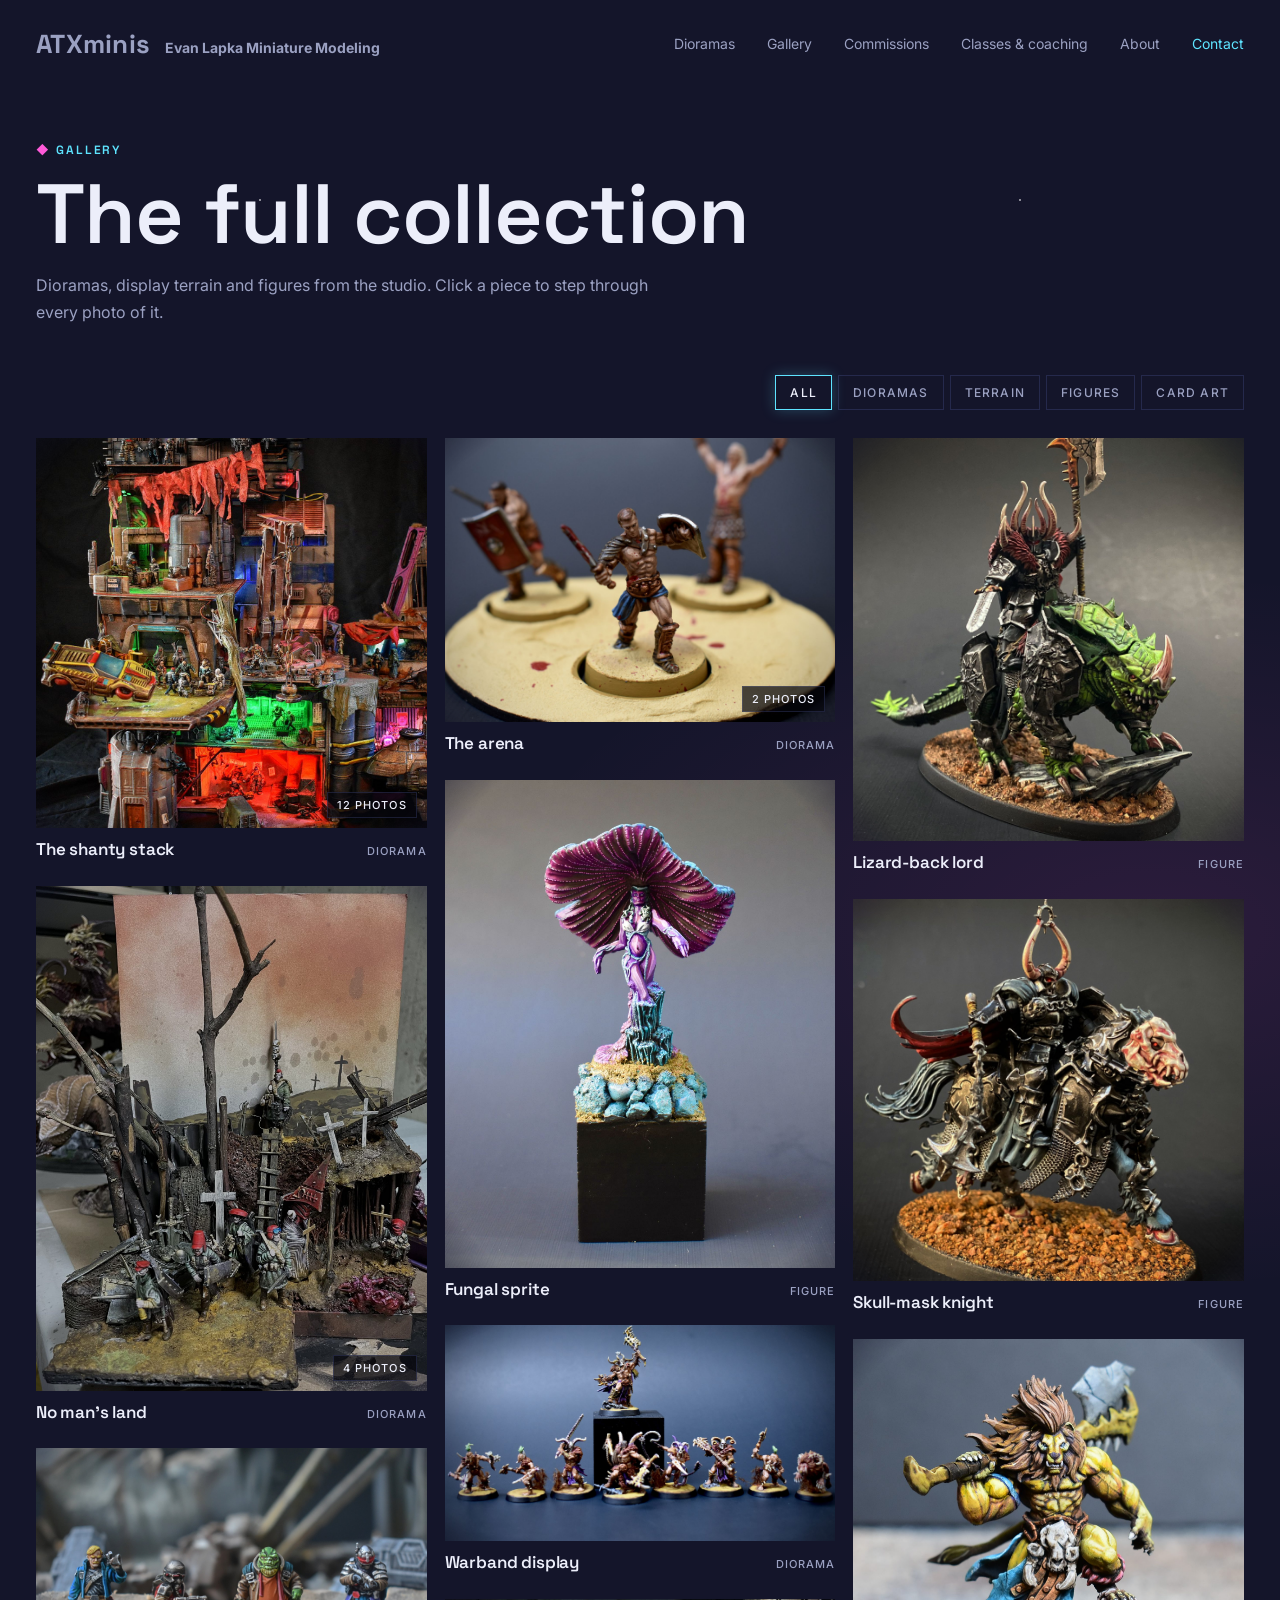
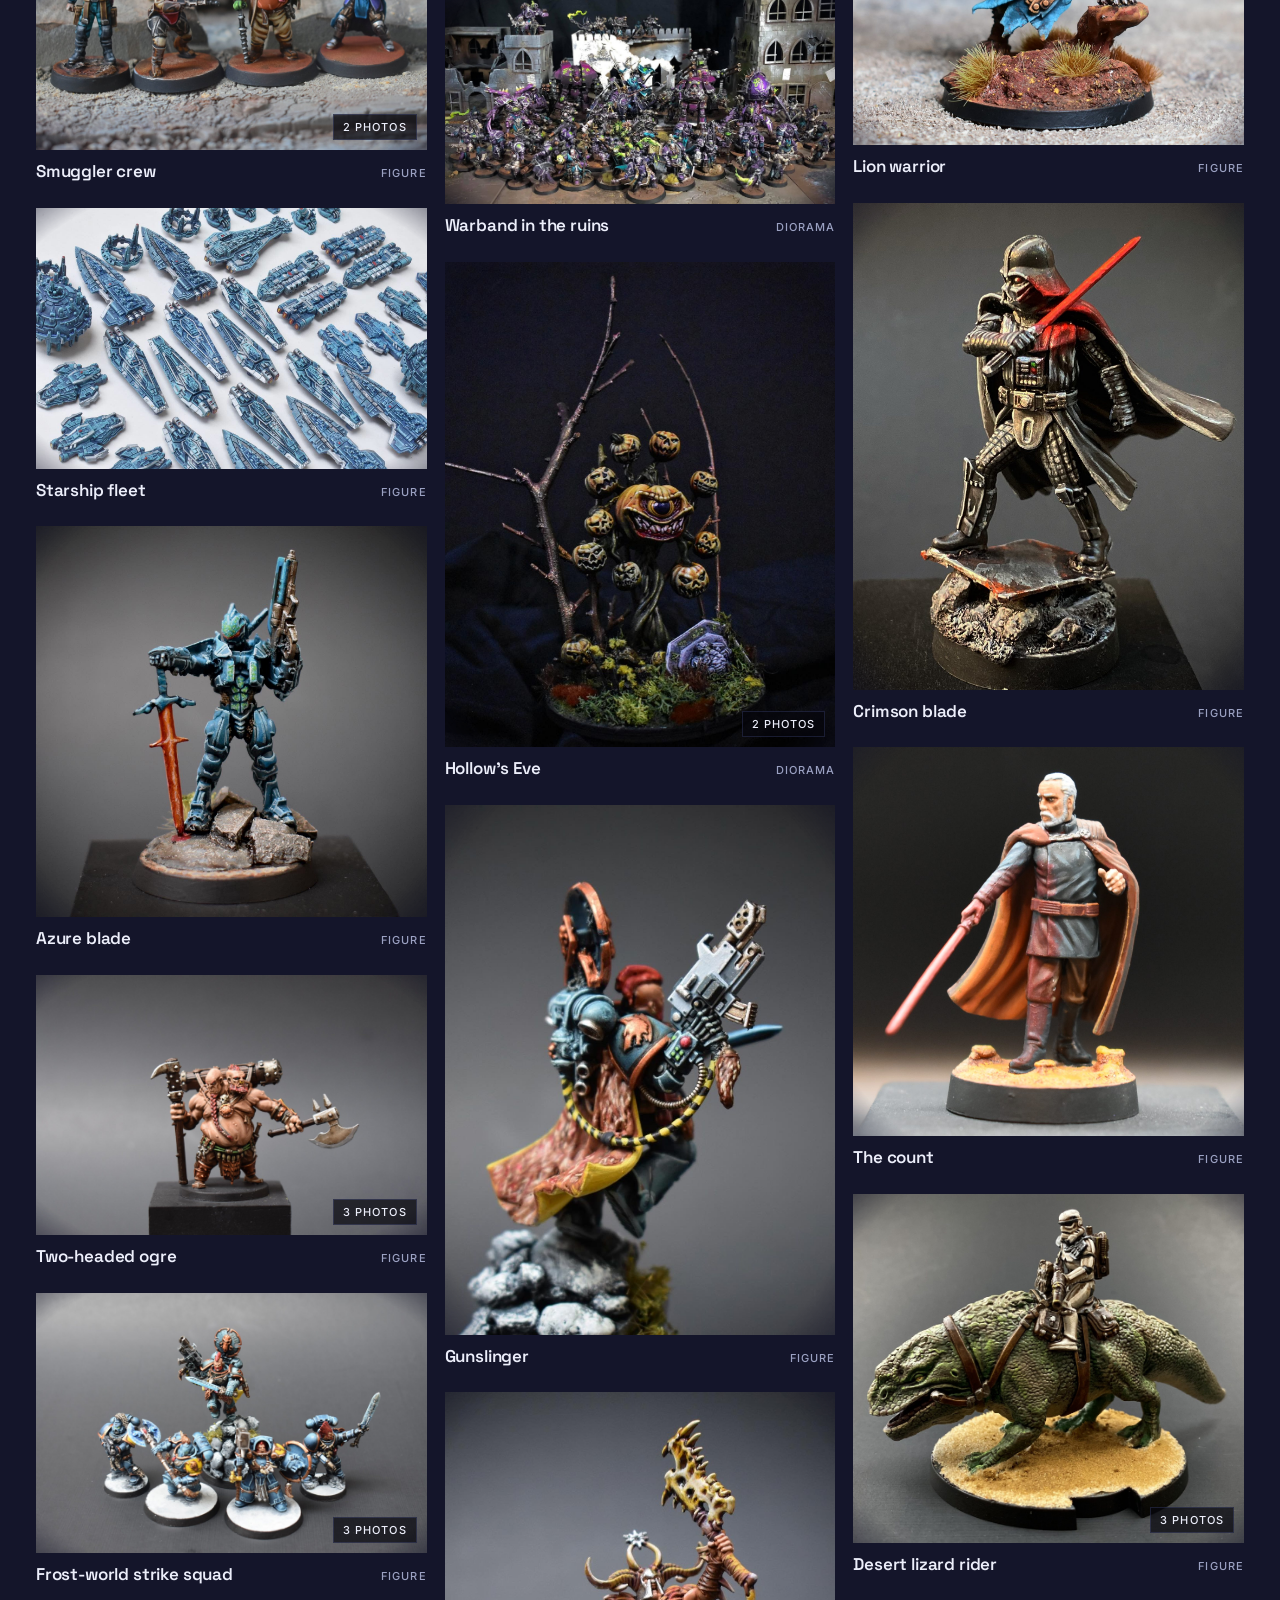
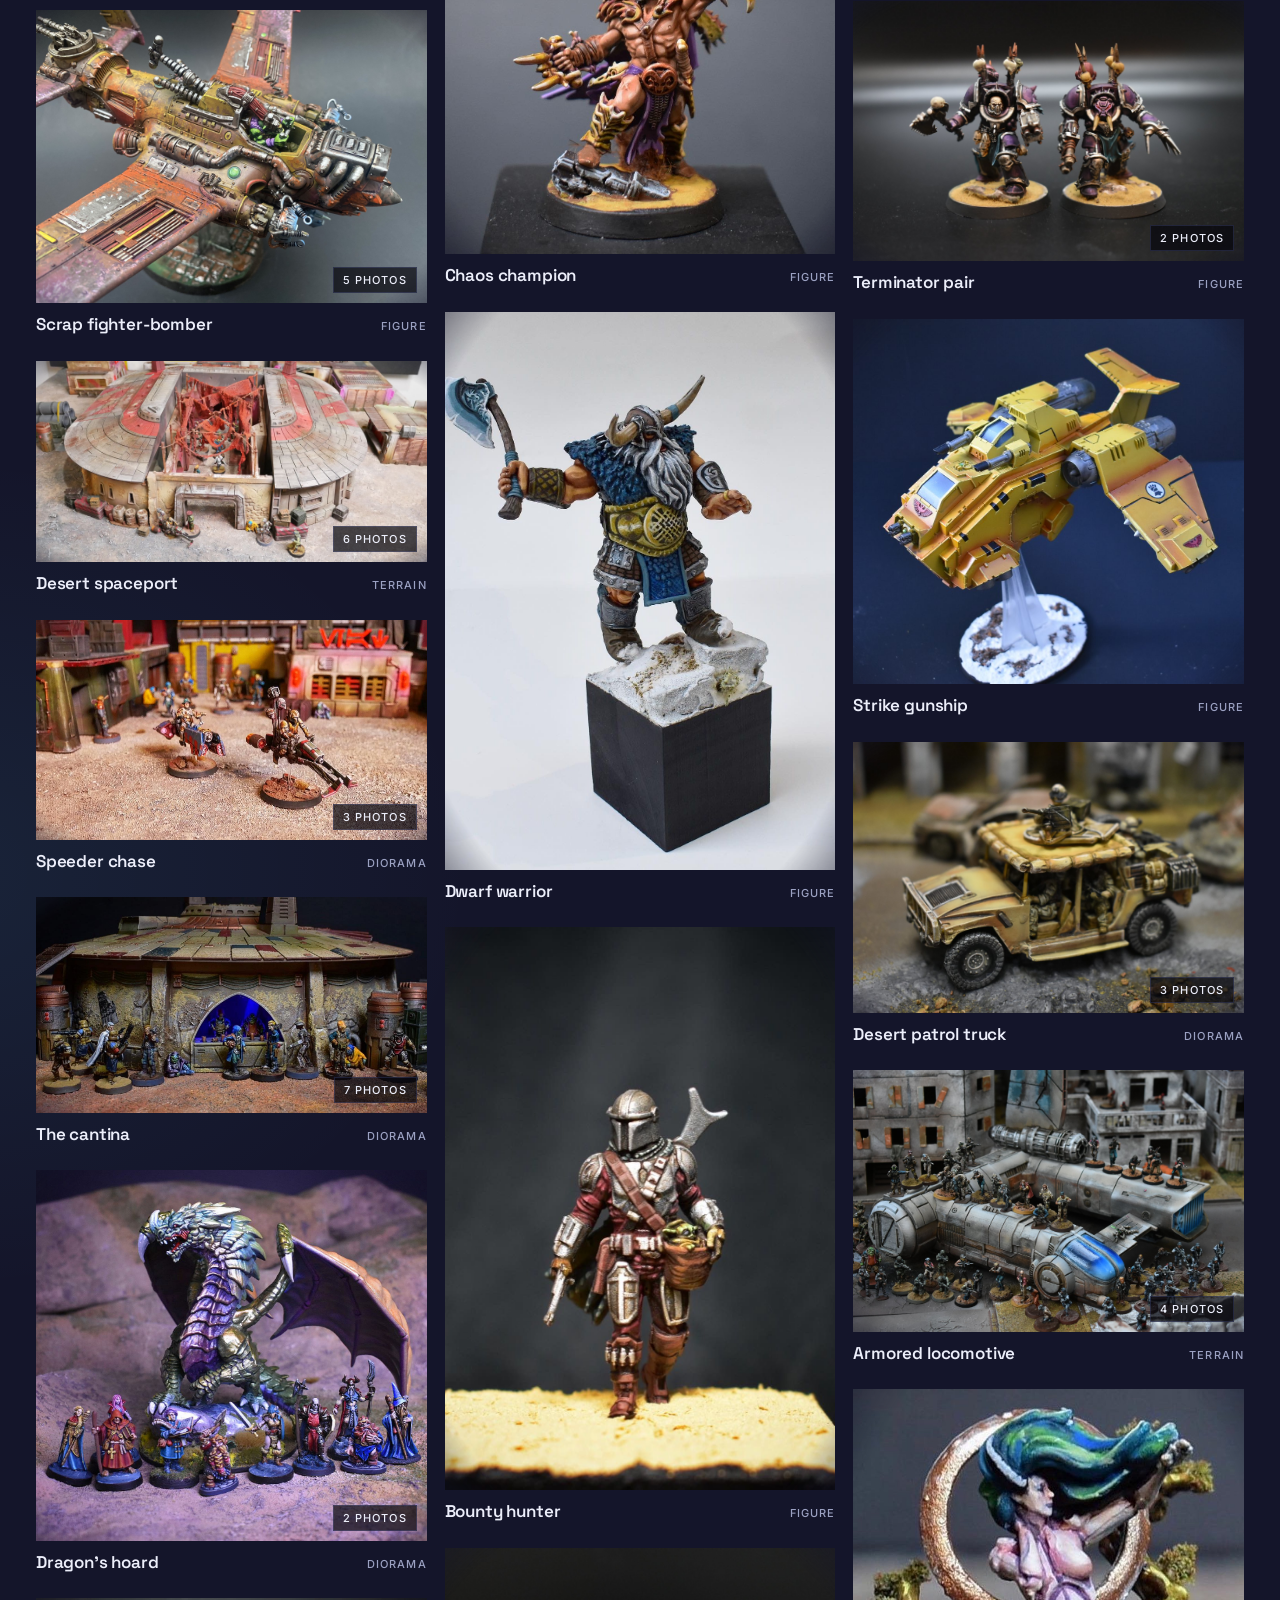
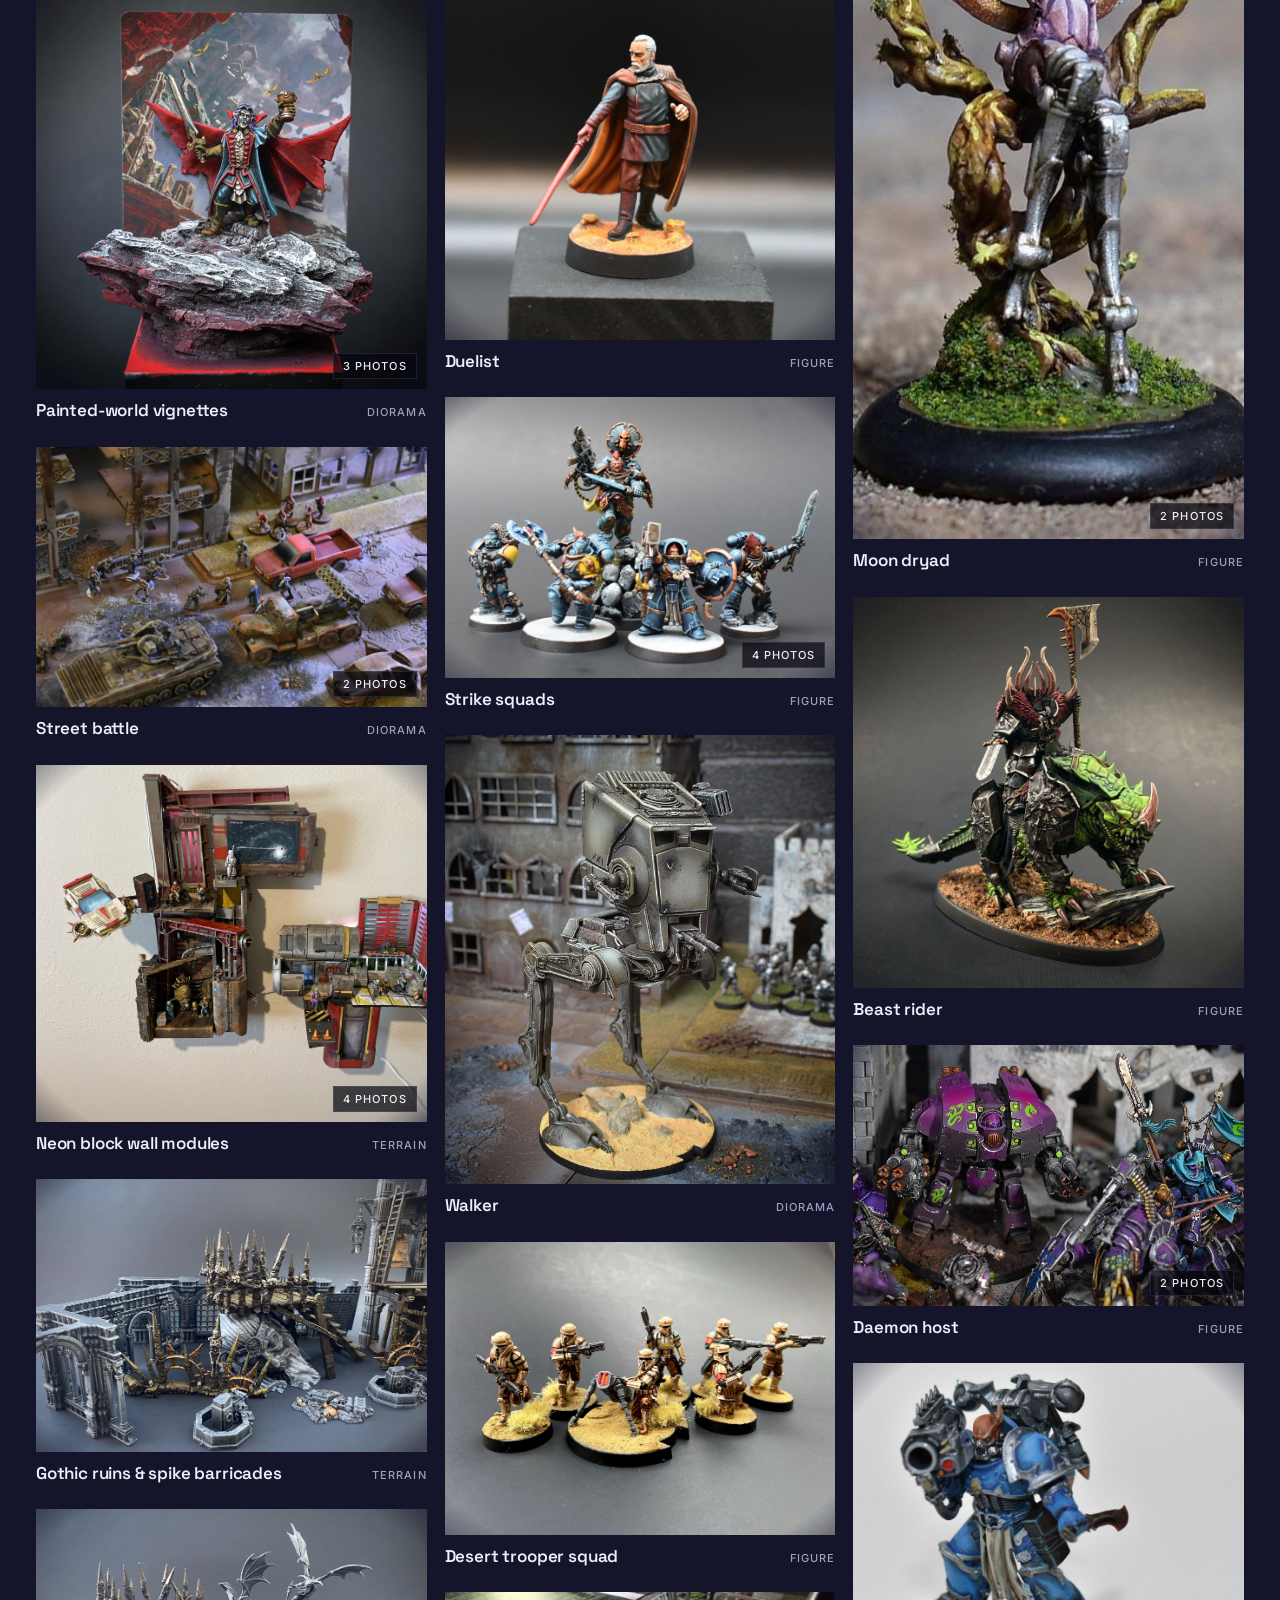
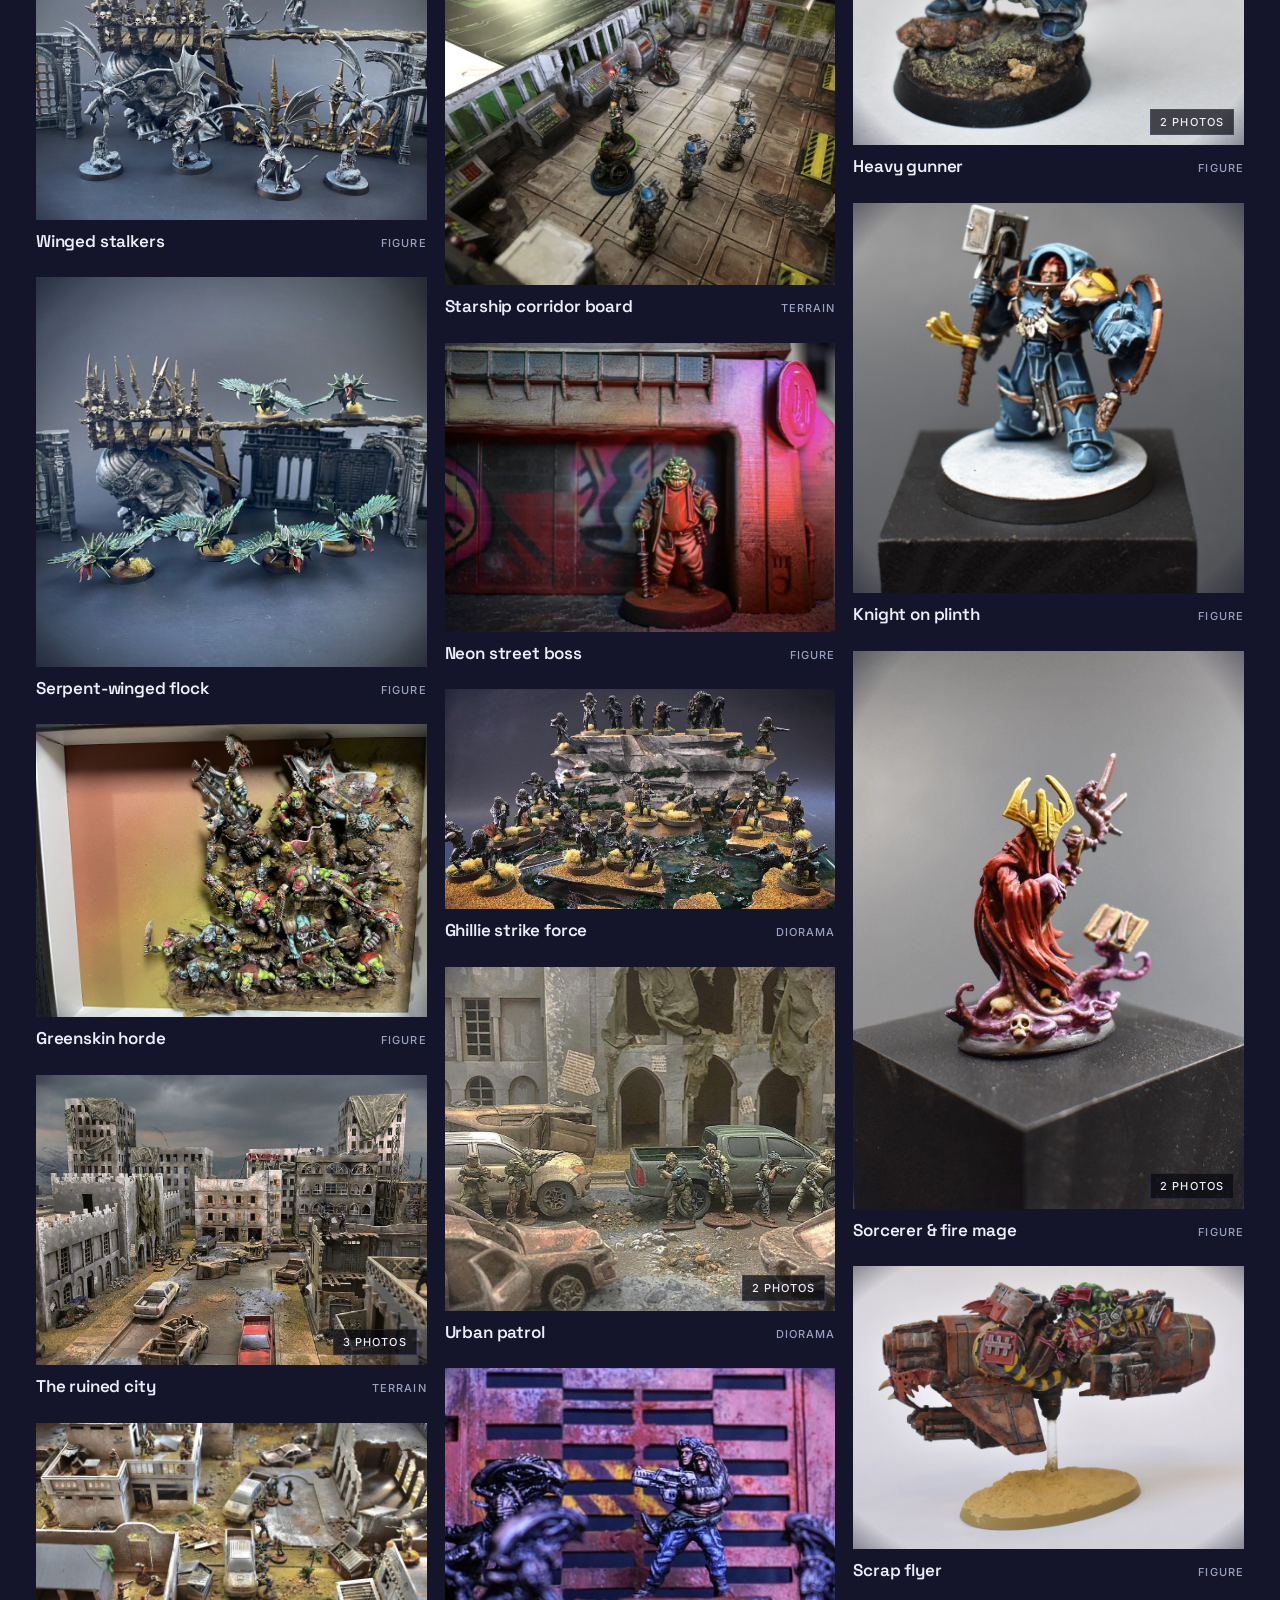
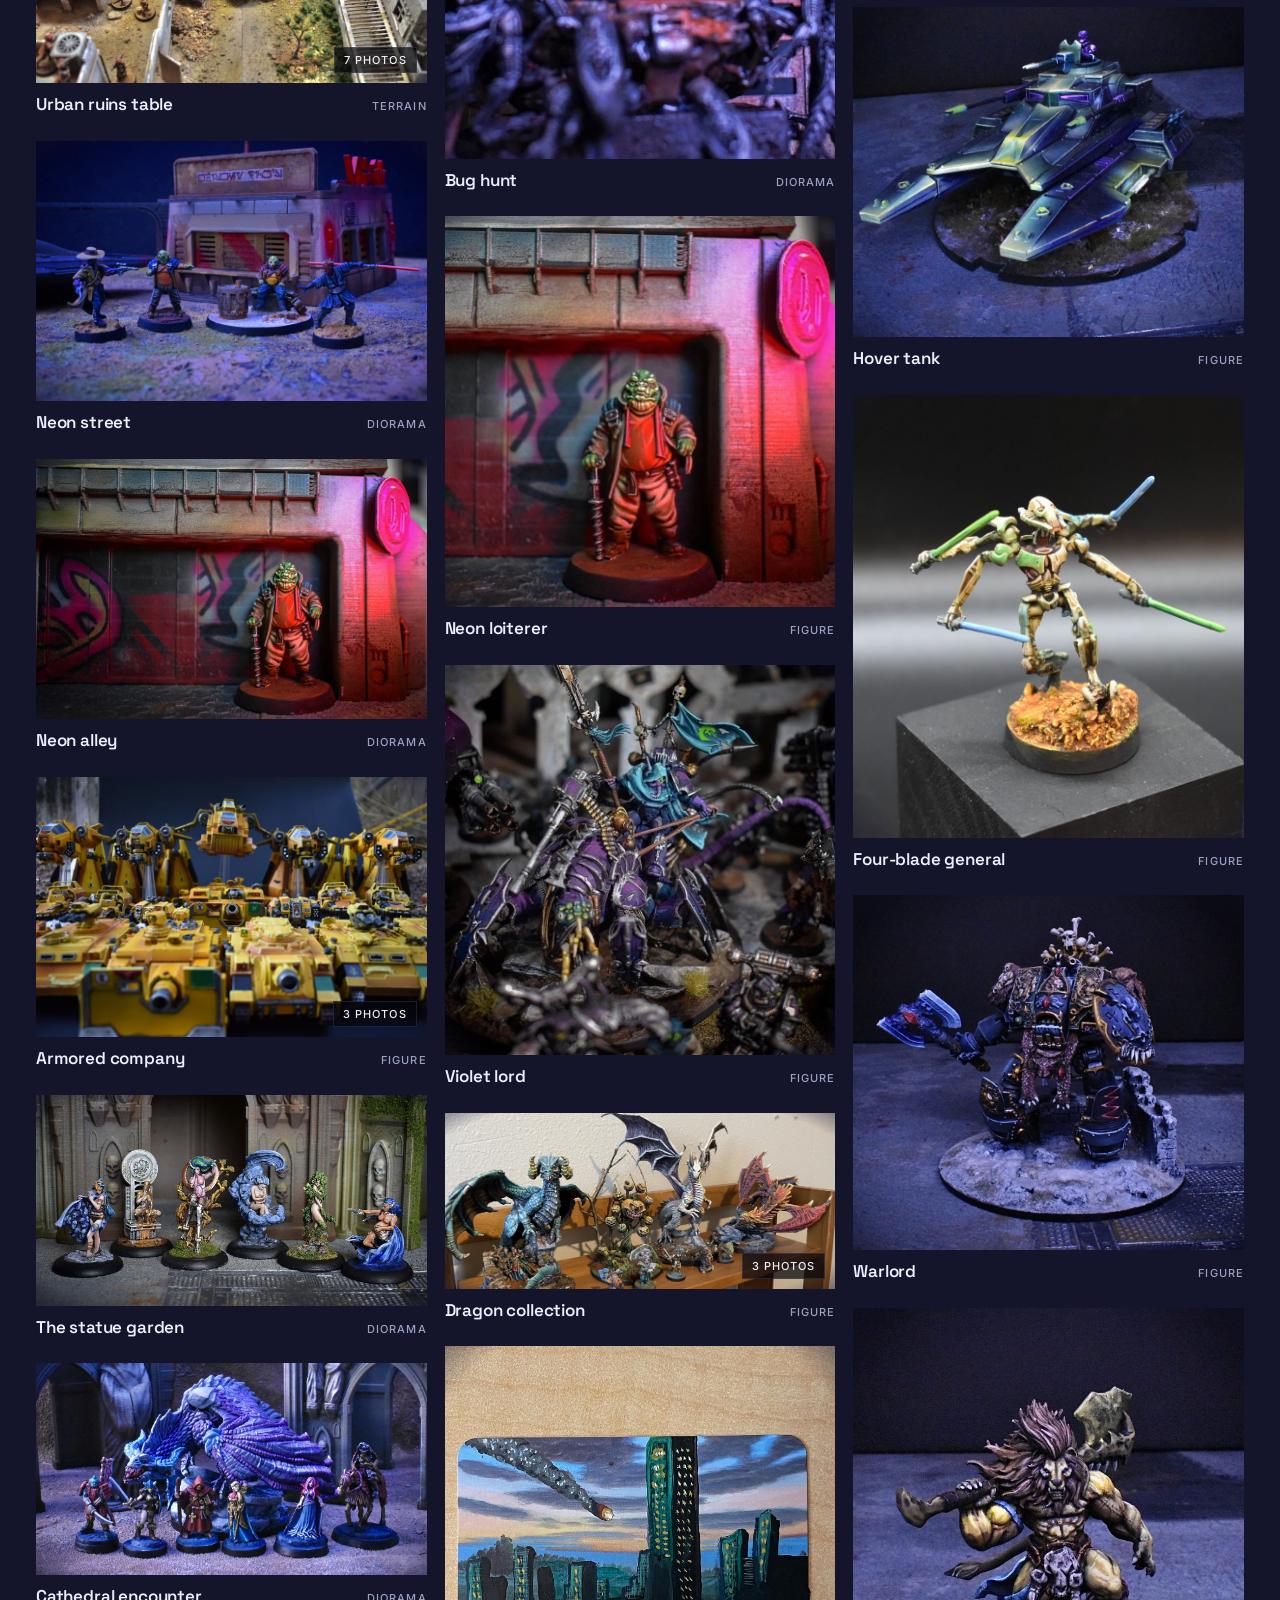
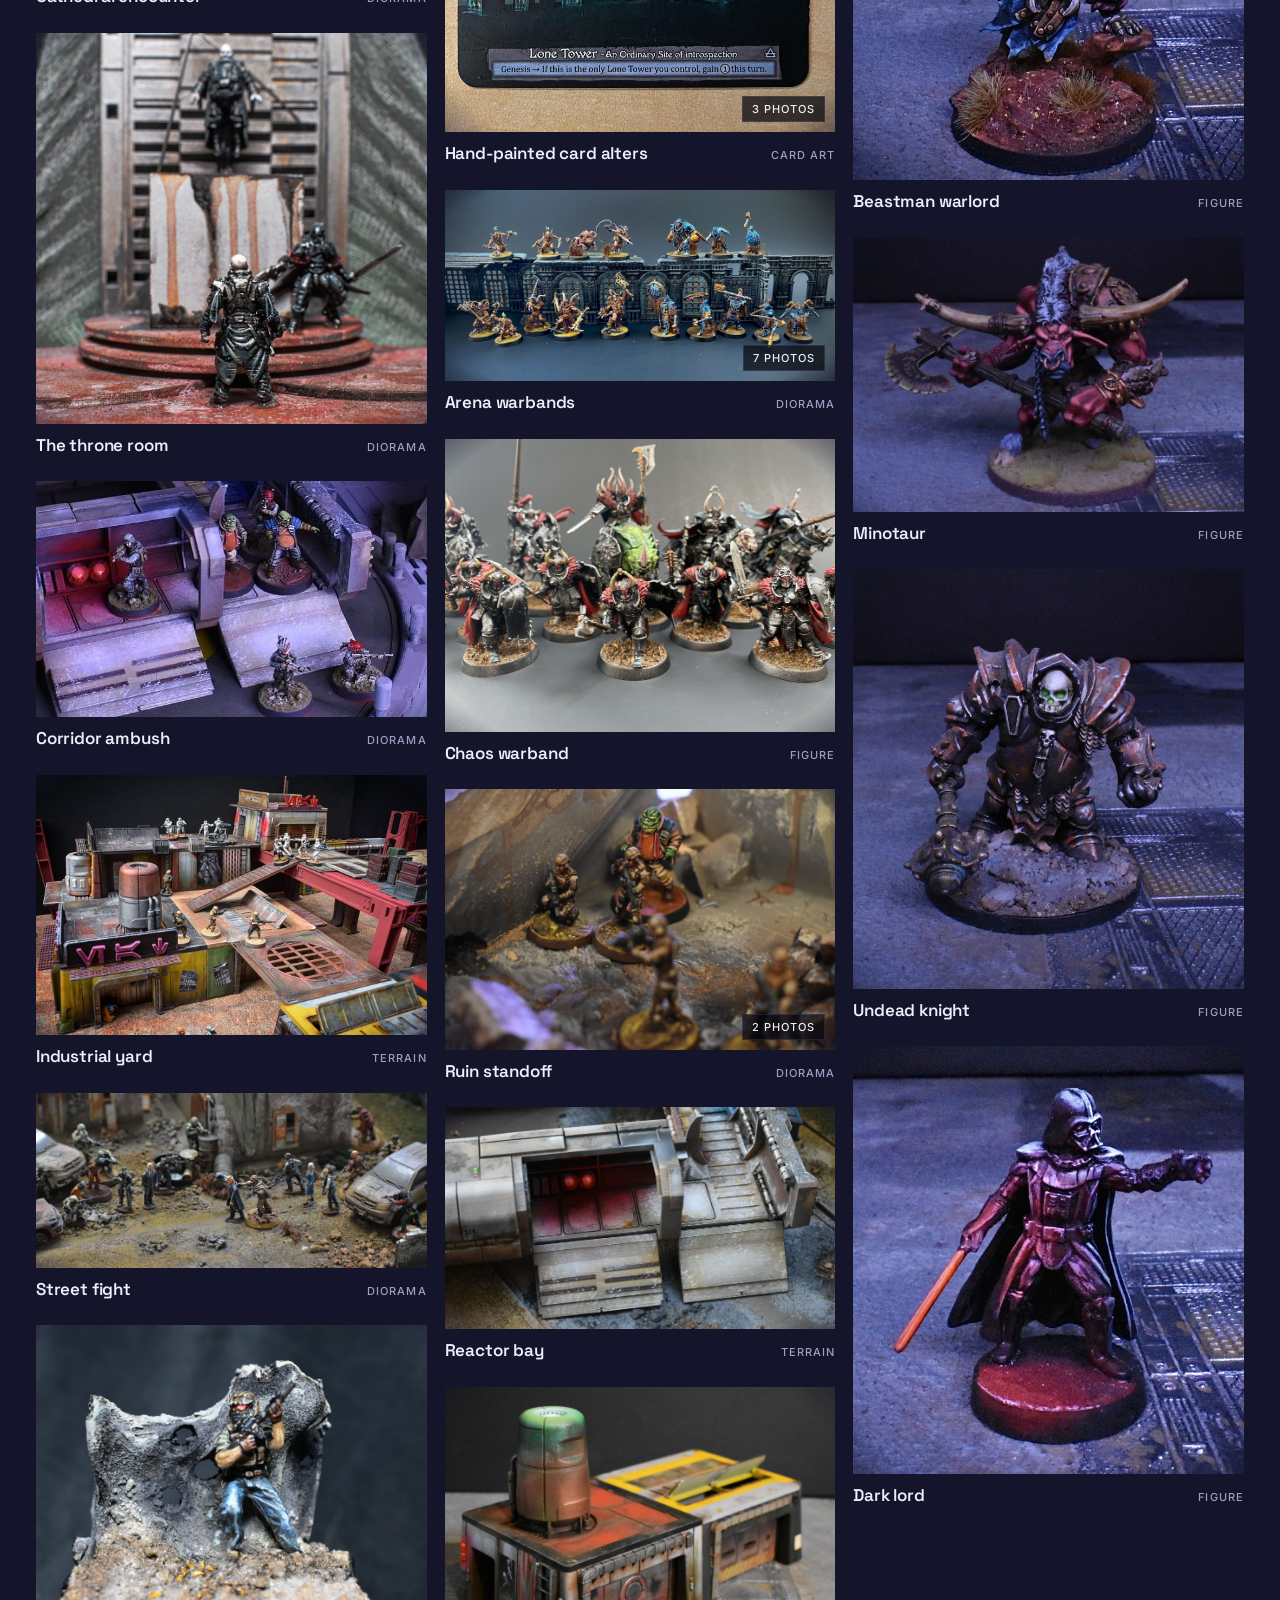
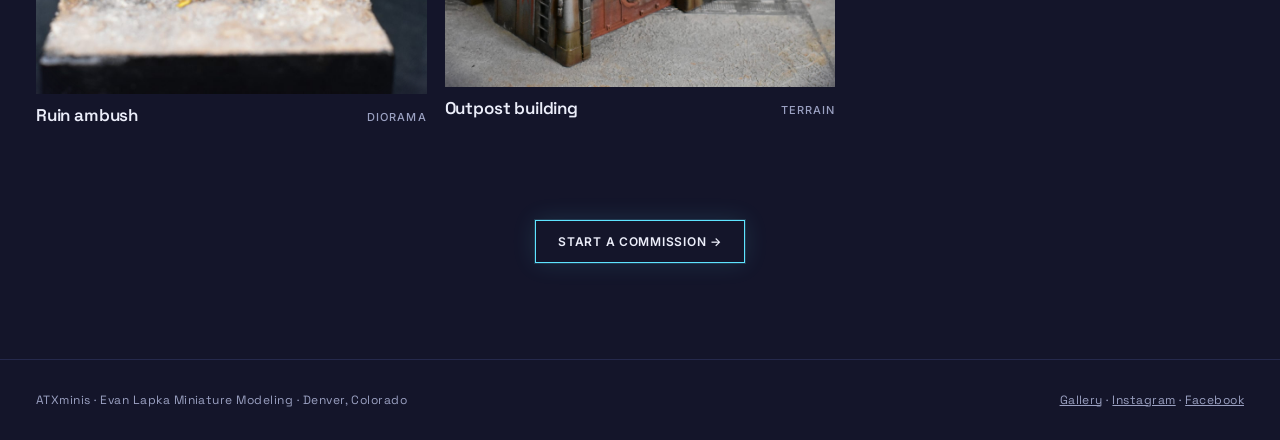
==== commit 92b7be4c: "Add smuggler crew, fleet, azure blade, HD bomber/terminators, market teaching photo Co-Authored-By: " ====
--- a/gallery.html
+++ b/gallery.html
@@ -54,7 +54,7 @@
 <dialog id="lb"><button type="button" id="lbx">Close ✕</button><button type="button" class="lbnav" id="lbp" aria-label="Previous photo">‹</button><button type="button" class="lbnav" id="lbn" aria-label="Next photo">›</button><img id="lbi" alt=""><p id="lbc"></p></dialog>
 
 <script>
-const groups=[["The shanty stack", "scene", ["shanty-spire", "shanty-lineup", "shanty-hovercar", "shanty-bar", "shanty-bar-2", "shanty-skiff", "shanty-skiff-3", "shanty-gunship", "shanty-skiff-2", "shanty-crane", "shanty-stack", "shanty-tower"]], ["No man's land", "scene", ["graveyard-trench", "graveyard-trench-2", "graveyard-trench-3", "graveyard-trench-4"]], ["Two-headed ogre", "figure", ["ogre", "ogre-3", "ogre-2"]], ["Frost-world strike squad", "figure", ["frost-squad", "frost-captain", "frost-captain-2"]], ["Scrap fighter-bomber", "figure", ["scrap-bomber-2", "scrap-bomber"]], ["Desert spaceport", "terrain", ["spaceport-1", "spaceport-5", "spaceport-2", "spaceport-3", "spaceport-4", "spaceport-alt"]], ["Speeder chase", "scene", ["speeder-chase", "speeder-bike", "speeder-bike-2"]], ["The cantina", "scene", ["cantina-bar", "cantina-gate", "cantina", "cantina-arch", "cantina-crew", "cantina-yard", "cantina-door"]], ["Dragon's hoard", "scene", ["dragon", "dragon-detail"]], ["Painted-world vignettes", "scene", ["vampire-vignette", "sorcerer-vignette", "dryad-vignette"]], ["Street battle", "scene", ["street-battle", "street-battle-2"]], ["Neon block wall modules", "terrain", ["wall-modules", "wall-module-shrine", "wall-module-tower", "wall-module-bay"]], ["Gothic ruins & spike barricades", "terrain", ["gothic-ruins"]], ["Winged stalkers", "figure", ["winged-stalkers"]], ["Serpent-winged flock", "figure", ["serpent-flock"]], ["Greenskin horde", "figure", ["greenskin-horde"]], ["The ruined city", "terrain", ["ruined-city-3", "ruined-city", "ruined-city-2"]], ["Urban ruins table", "terrain", ["urban-board", "urban-board-2", "urban-board-3", "city-board", "ruins-ambush", "ruin-patrol", "landing-zone"]], ["Neon street", "scene", ["street"]], ["Neon alley", "scene", ["neon-alley"]], ["Armored company", "figure", ["armored-company", "armored-company-2", "battle-tank"]], ["The statue garden", "scene", ["statues"]], ["Cathedral encounter", "scene", ["blue-dragon"]], ["The throne room", "scene", ["throne"]], ["Corridor ambush", "scene", ["corridor"]], ["Industrial yard", "terrain", ["industrial-yard"]], ["Street fight", "scene", ["street-fight"]], ["Ruin ambush", "scene", ["trooper"]], ["The arena", "scene", ["arena", "arena-2"]], ["Fungal sprite", "figure", ["mushroom"]], ["Warband display", "scene", ["warband"]], ["Warband in the ruins", "scene", ["ruins-warband"]], ["Hollow's Eve", "scene", ["pumpkin", "pumpkin-2"]], ["Gunslinger", "figure", ["gunslinger"]], ["Chaos champion", "figure", ["champion"]], ["Dwarf warrior", "figure", ["dwarf"]], ["Bounty hunter", "figure", ["hunter"]], ["Duelist", "figure", ["duelist"]], ["Strike squads", "figure", ["squad", "strike-squad-2", "trooper-squad", "jetpack-squad"]], ["Walker", "scene", ["walker"]], ["Desert trooper squad", "figure", ["desert-troopers"]], ["Starship corridor board", "terrain", ["corridor-board"]], ["Neon street boss", "figure", ["neon-boss"]], ["Ghillie strike force", "scene", ["ghillie-squad"]], ["Urban patrol", "scene", ["urban-patrol", "urban-patrol-2"]], ["Bug hunt", "scene", ["bug-hunt"]], ["Neon loiterer", "figure", ["neon-loiterer"]], ["Violet lord", "figure", ["violet-lord"]], ["Dragon collection", "figure", ["dragon-hoard-shelf", "dragon-shelf-2", "dragon-shelf-3"]], ["Hand-painted card alters", "art", ["card-tower", "card-mortality", "card-desert"]], ["Arena warbands", "scene", ["arena-warbands", "arena-warbands-6", "arena-warbands-7", "arena-warbands-2", "arena-warbands-3", "arena-warbands-4", "arena-warbands-5"]], ["Chaos warband", "figure", ["chaos-warband"]], ["Ruin standoff", "scene", ["ruin-standoff-2", "ruin-standoff"]], ["Reactor bay", "terrain", ["reactor-bay"]], ["Outpost building", "terrain", ["outpost-building"]], ["Lizard-back lord", "figure", ["lizard-lord"]], ["Skull-mask knight", "figure", ["skull-knight"]], ["Lion warrior", "figure", ["lion-warrior"]], ["Crimson blade", "figure", ["crimson-blade"]], ["The count", "figure", ["duelist-2"]], ["Desert lizard rider", "figure", ["beast-rider-2", "beast-rider-3", "beast-rider-4"]], ["Terminator pair", "figure", ["daemon-pair"]], ["Strike gunship", "figure", ["gunship"]], ["Desert patrol truck", "scene", ["dumvee", "dumvee-2", "dumvee-3"]], ["Armored locomotive", "terrain", ["locomotive-hd", "locomotive-hd-2", "locomotive"]], ["Moon dryad", "figure", ["moon-dryad", "moon-dryad-2"]], ["Beast rider", "figure", ["beast-rider"]], ["Daemon host", "figure", ["purple-knight", "purple-host"]], ["Heavy gunner", "figure", ["marine", "marine-2"]], ["Knight on plinth", "figure", ["knight"]], ["Sorcerer & fire mage", "figure", ["sorcerer", "fire-mage"]], ["Scrap flyer", "figure", ["flyer"]], ["Hover tank", "figure", ["tank"]], ["Four-blade general", "figure", ["general"]], ["Warlord", "figure", ["warlord"]], ["Beastman warlord", "figure", ["beast"]], ["Minotaur", "figure", ["minotaur"]], ["Undead knight", "figure", ["undead-knight"]], ["Dark lord", "figure", ["dark-lord"]]];
+const groups=[["The shanty stack", "scene", ["shanty-spire", "shanty-lineup", "shanty-hovercar", "shanty-bar", "shanty-bar-2", "shanty-skiff", "shanty-skiff-3", "shanty-gunship", "shanty-skiff-2", "shanty-crane", "shanty-stack", "shanty-tower"]], ["No man's land", "scene", ["graveyard-trench", "graveyard-trench-2", "graveyard-trench-3", "graveyard-trench-4"]], ["Smuggler crew", "figure", ["smuggler-crew", "smuggler-crew-2"]], ["Starship fleet", "figure", ["star-fleet"]], ["Azure blade", "figure", ["azure-blade"]], ["Two-headed ogre", "figure", ["ogre", "ogre-3", "ogre-2"]], ["Frost-world strike squad", "figure", ["frost-squad", "frost-captain", "frost-captain-2"]], ["Scrap fighter-bomber", "figure", ["scrap-bomber-hd", "scrap-bomber-hd-2", "scrap-bomber-hd-3", "scrap-bomber-2", "scrap-bomber"]], ["Desert spaceport", "terrain", ["spaceport-1", "spaceport-5", "spaceport-2", "spaceport-3", "spaceport-4", "spaceport-alt"]], ["Speeder chase", "scene", ["speeder-chase", "speeder-bike", "speeder-bike-2"]], ["The cantina", "scene", ["cantina-bar", "cantina-gate", "cantina", "cantina-arch", "cantina-crew", "cantina-yard", "cantina-door"]], ["Dragon's hoard", "scene", ["dragon", "dragon-detail"]], ["Painted-world vignettes", "scene", ["vampire-vignette", "sorcerer-vignette", "dryad-vignette"]], ["Street battle", "scene", ["street-battle", "street-battle-2"]], ["Neon block wall modules", "terrain", ["wall-modules", "wall-module-shrine", "wall-module-tower", "wall-module-bay"]], ["Gothic ruins & spike barricades", "terrain", ["gothic-ruins"]], ["Winged stalkers", "figure", ["winged-stalkers"]], ["Serpent-winged flock", "figure", ["serpent-flock"]], ["Greenskin horde", "figure", ["greenskin-horde"]], ["The ruined city", "terrain", ["ruined-city-3", "ruined-city", "ruined-city-2"]], ["Urban ruins table", "terrain", ["urban-board", "urban-board-2", "urban-board-3", "city-board", "ruins-ambush", "ruin-patrol", "landing-zone"]], ["Neon street", "scene", ["street"]], ["Neon alley", "scene", ["neon-alley"]], ["Armored company", "figure", ["armored-company", "armored-company-2", "battle-tank"]], ["The statue garden", "scene", ["statues"]], ["Cathedral encounter", "scene", ["blue-dragon"]], ["The throne room", "scene", ["throne"]], ["Corridor ambush", "scene", ["corridor"]], ["Industrial yard", "terrain", ["industrial-yard"]], ["Street fight", "scene", ["street-fight"]], ["Ruin ambush", "scene", ["trooper"]], ["The arena", "scene", ["arena", "arena-2"]], ["Fungal sprite", "figure", ["mushroom"]], ["Warband display", "scene", ["warband"]], ["Warband in the ruins", "scene", ["ruins-warband"]], ["Hollow's Eve", "scene", ["pumpkin", "pumpkin-2"]], ["Gunslinger", "figure", ["gunslinger"]], ["Chaos champion", "figure", ["champion"]], ["Dwarf warrior", "figure", ["dwarf"]], ["Bounty hunter", "figure", ["hunter"]], ["Duelist", "figure", ["duelist"]], ["Strike squads", "figure", ["squad", "strike-squad-2", "trooper-squad", "jetpack-squad"]], ["Walker", "scene", ["walker"]], ["Desert trooper squad", "figure", ["desert-troopers"]], ["Starship corridor board", "terrain", ["corridor-board"]], ["Neon street boss", "figure", ["neon-boss"]], ["Ghillie strike force", "scene", ["ghillie-squad"]], ["Urban patrol", "scene", ["urban-patrol", "urban-patrol-2"]], ["Bug hunt", "scene", ["bug-hunt"]], ["Neon loiterer", "figure", ["neon-loiterer"]], ["Violet lord", "figure", ["violet-lord"]], ["Dragon collection", "figure", ["dragon-hoard-shelf", "dragon-shelf-2", "dragon-shelf-3"]], ["Hand-painted card alters", "art", ["card-tower", "card-mortality", "card-desert"]], ["Arena warbands", "scene", ["arena-warbands", "arena-warbands-6", "arena-warbands-7", "arena-warbands-2", "arena-warbands-3", "arena-warbands-4", "arena-warbands-5"]], ["Chaos warband", "figure", ["chaos-warband"]], ["Ruin standoff", "scene", ["ruin-standoff-2", "ruin-standoff"]], ["Reactor bay", "terrain", ["reactor-bay"]], ["Outpost building", "terrain", ["outpost-building"]], ["Lizard-back lord", "figure", ["lizard-lord"]], ["Skull-mask knight", "figure", ["skull-knight"]], ["Lion warrior", "figure", ["lion-warrior"]], ["Crimson blade", "figure", ["crimson-blade"]], ["The count", "figure", ["duelist-2"]], ["Desert lizard rider", "figure", ["beast-rider-2", "beast-rider-3", "beast-rider-4"]], ["Terminator pair", "figure", ["daemon-pair-hd", "daemon-pair"]], ["Strike gunship", "figure", ["gunship"]], ["Desert patrol truck", "scene", ["dumvee", "dumvee-2", "dumvee-3"]], ["Armored locomotive", "terrain", ["locomotive-city", "locomotive-hd", "locomotive-hd-2", "locomotive"]], ["Moon dryad", "figure", ["moon-dryad", "moon-dryad-2"]], ["Beast rider", "figure", ["beast-rider"]], ["Daemon host", "figure", ["purple-knight", "purple-host"]], ["Heavy gunner", "figure", ["marine", "marine-2"]], ["Knight on plinth", "figure", ["knight"]], ["Sorcerer & fire mage", "figure", ["sorcerer", "fire-mage"]], ["Scrap flyer", "figure", ["flyer"]], ["Hover tank", "figure", ["tank"]], ["Four-blade general", "figure", ["general"]], ["Warlord", "figure", ["warlord"]], ["Beastman warlord", "figure", ["beast"]], ["Minotaur", "figure", ["minotaur"]], ["Undead knight", "figure", ["undead-knight"]], ["Dark lord", "figure", ["dark-lord"]]];
 const label={scene:"Diorama",terrain:"Terrain",figure:"Figure",art:"Card art"};
 const grid=document.getElementById("grid");
 const esc=x=>JSON.stringify(x).replace(/"/g,"&quot;");
--- a/styles.css
+++ b/styles.css
@@ -270,3 +270,15 @@
 @media (max-width:640px){body > dialog#lb{padding:56px 8px 16px}.lbnav{width:36px;height:52px;font-size:22px}}
 .teach-photo{display:block;width:100%;padding:0;border:0;background:none;cursor:zoom-in;margin:0 0 40px}
 .teach-photo img{display:block;width:100%;height:min(44vw,480px)!important;aspect-ratio:auto;object-fit:cover;object-position:50% 62%;-webkit-mask-image:linear-gradient(#000 75%,transparent);mask-image:linear-gradient(#000 75%,transparent)}
+/* full-bleed battle banner (ork horde) */
+.battle{position:relative;padding:0;margin:24px 0 8px}
+.battle-img{display:block;width:100%;padding:0;border:0;background:none;cursor:zoom-in}
+.battle-img img{display:block;width:100%;aspect-ratio:2/1;object-fit:cover;max-height:92vh;-webkit-mask-image:radial-gradient(ellipse 60% 78% at 50% 48%,#000 52%,transparent 100%);mask-image:radial-gradient(ellipse 60% 78% at 50% 48%,#000 52%,transparent 100%)}
+.battle-cap{position:absolute;left:0;right:0;bottom:6%;pointer-events:none}
+.battle-cap h2{text-shadow:0 4px 30px rgba(0,0,0,.85)}
+@media (max-width:640px){.battle-img img{aspect-ratio:4/3}.battle-cap{position:static;margin-top:8px}}
+.teach-pair{display:grid;grid-template-columns:1.6fr 1fr;gap:16px;margin:0 0 40px}
+.teach-pair .teach-photo{margin:0}
+.teach-pair .teach-photo img{height:min(40vw,440px)!important}
+.teach-pair .teach-photo:last-child img{object-position:50% 50%}
+@media(max-width:700px){.teach-pair{grid-template-columns:1fr}.teach-pair .teach-photo img{height:min(70vw,380px)!important}}
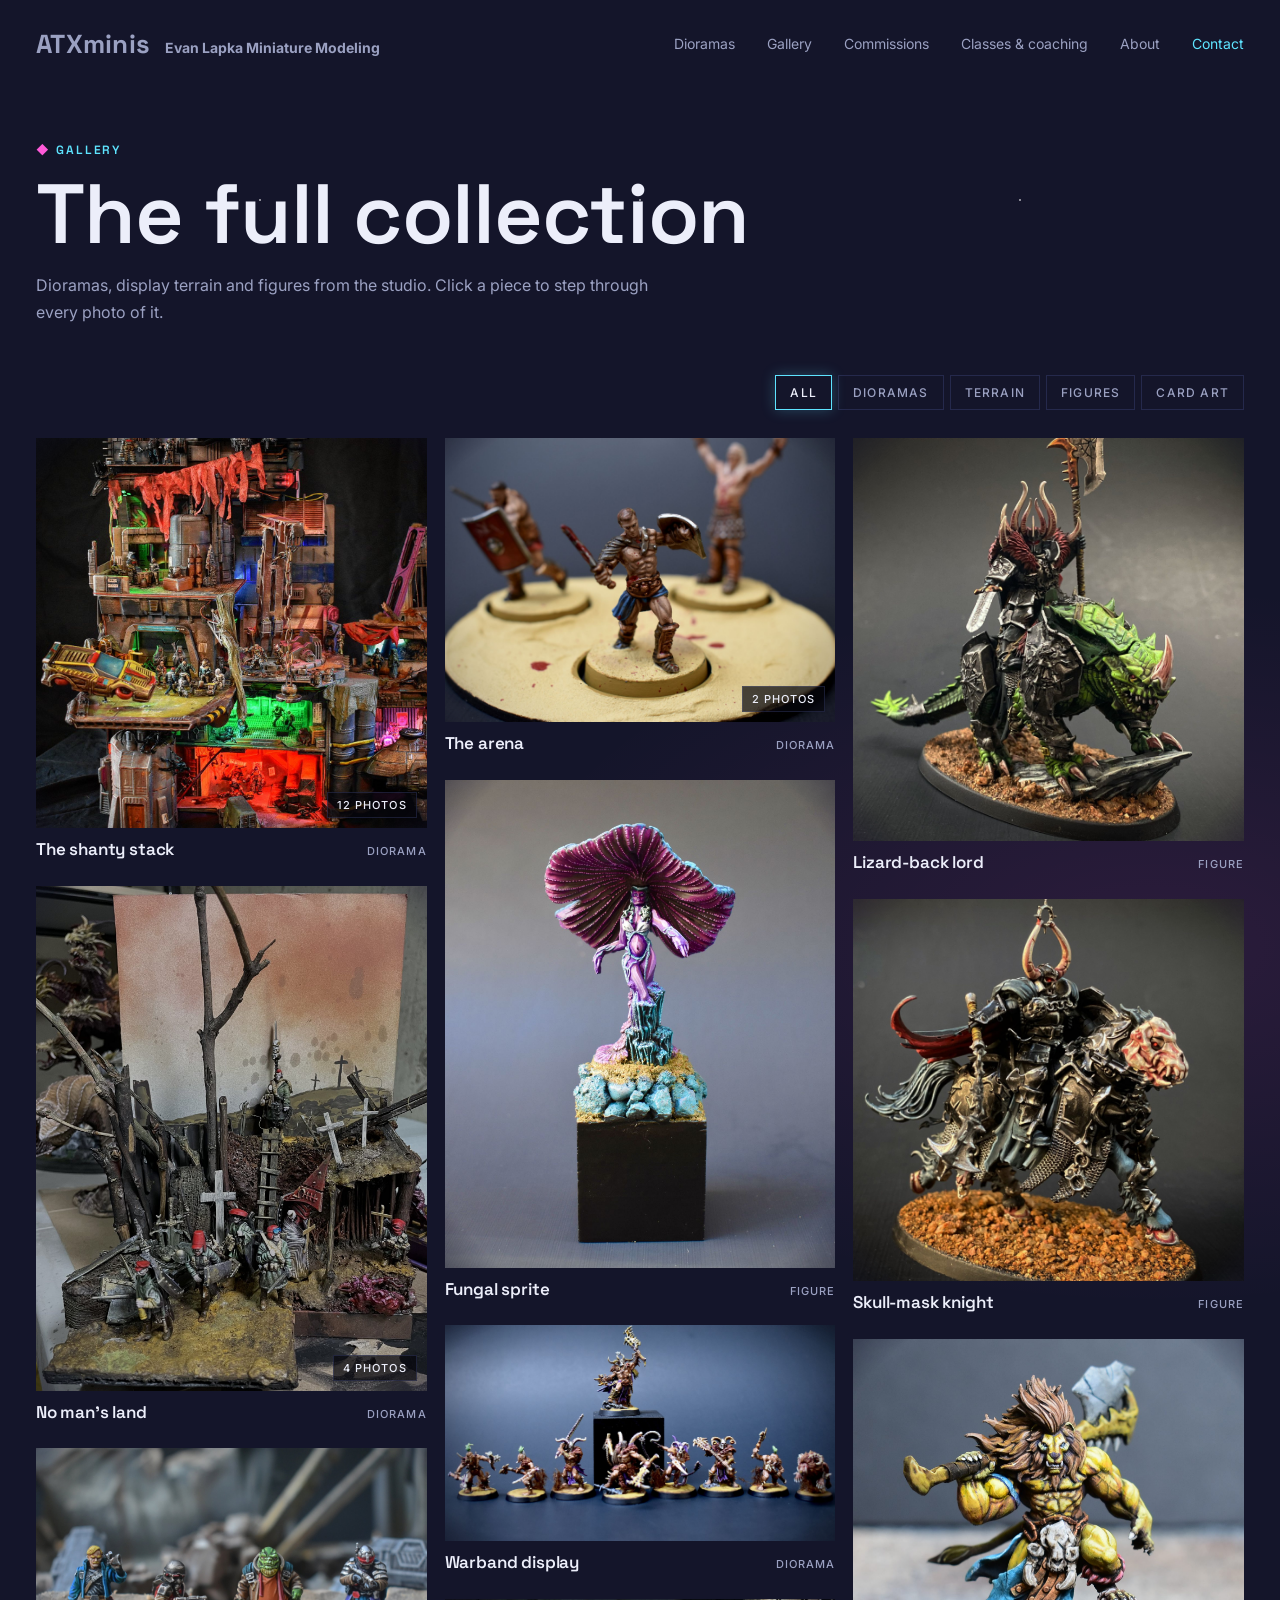
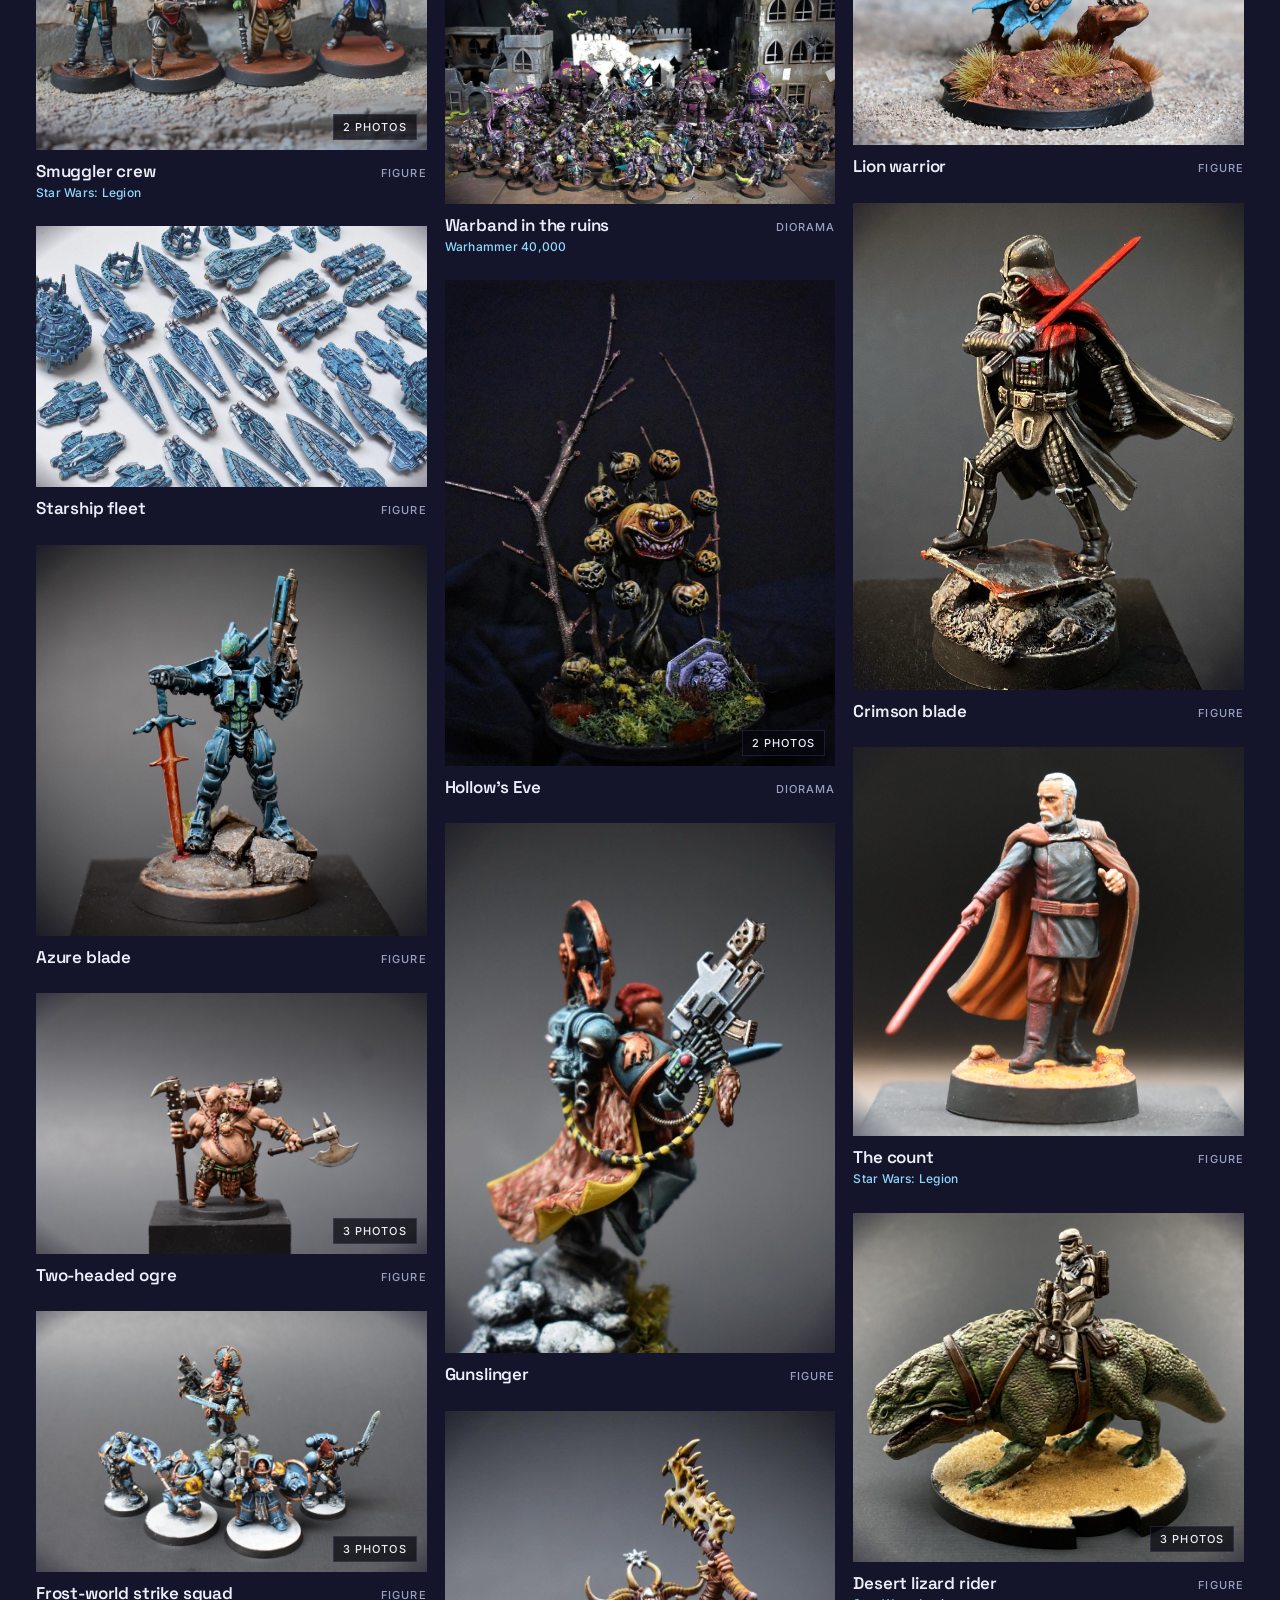
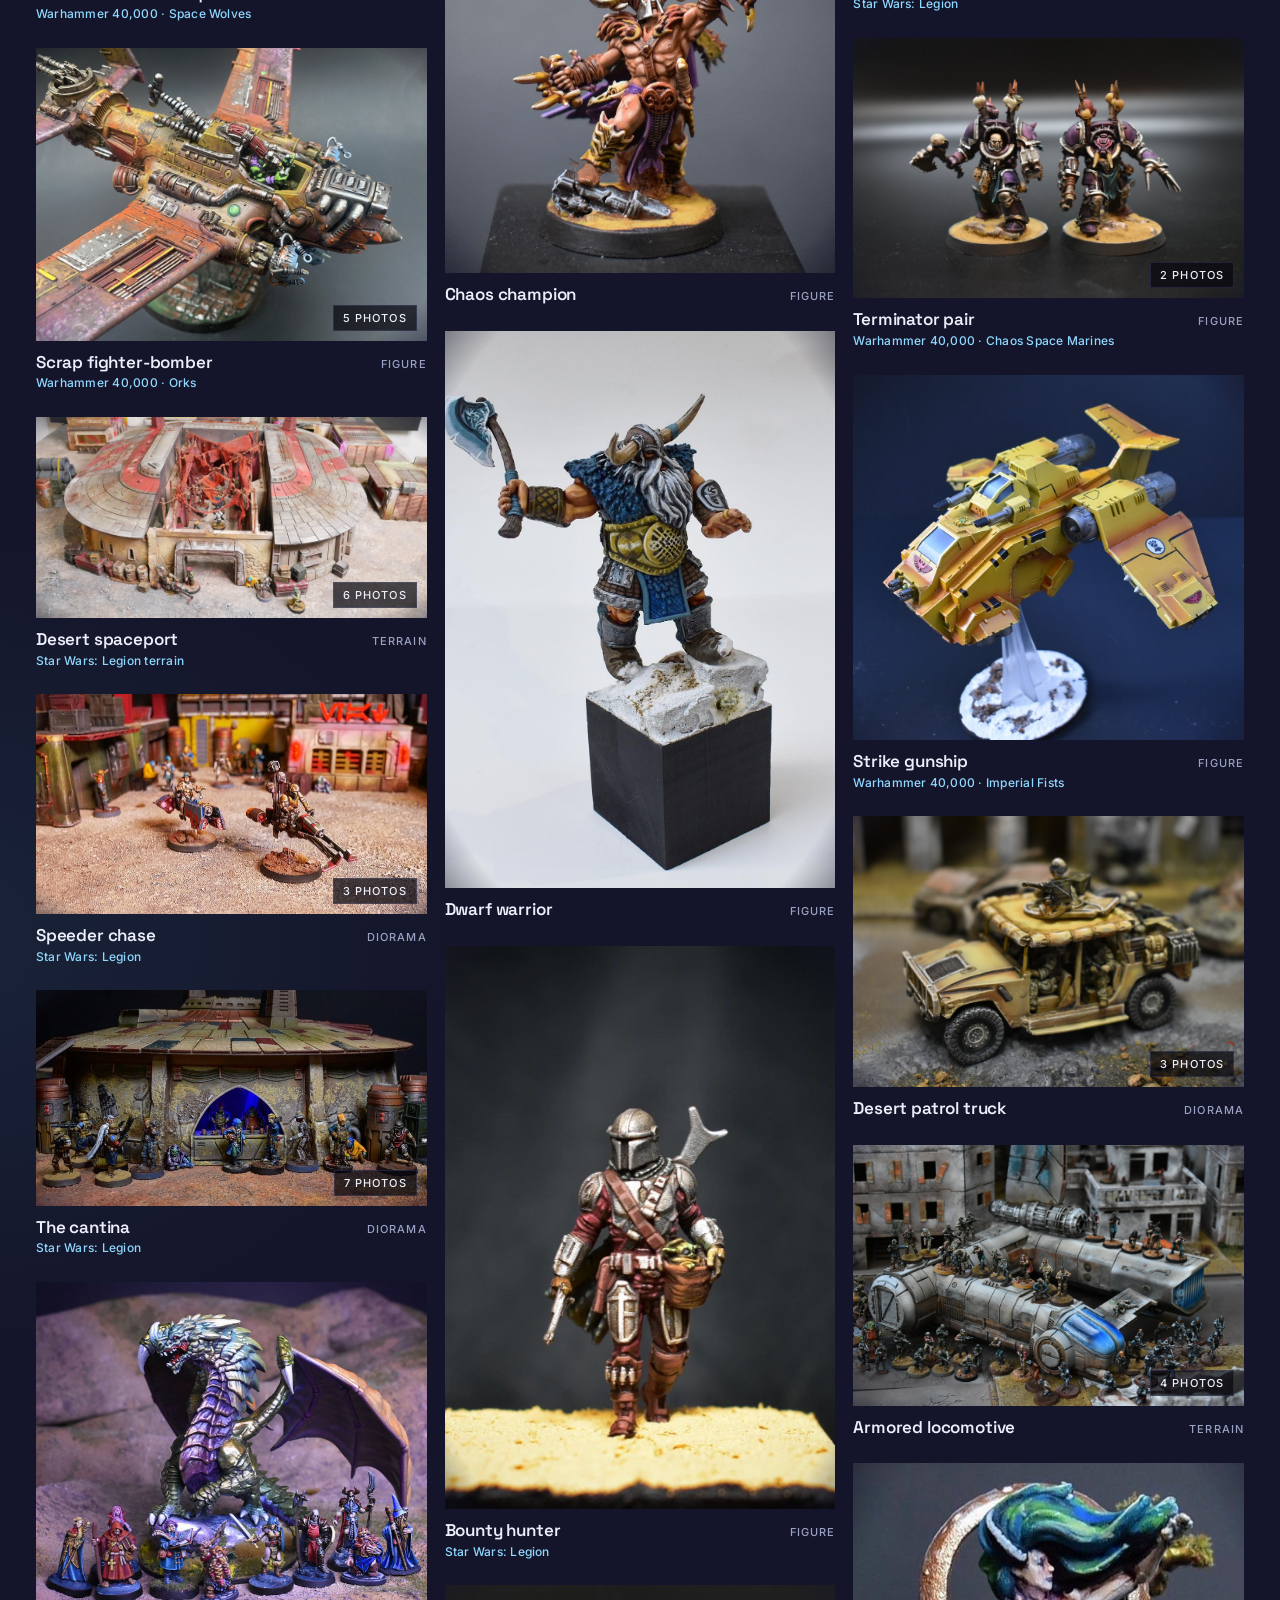
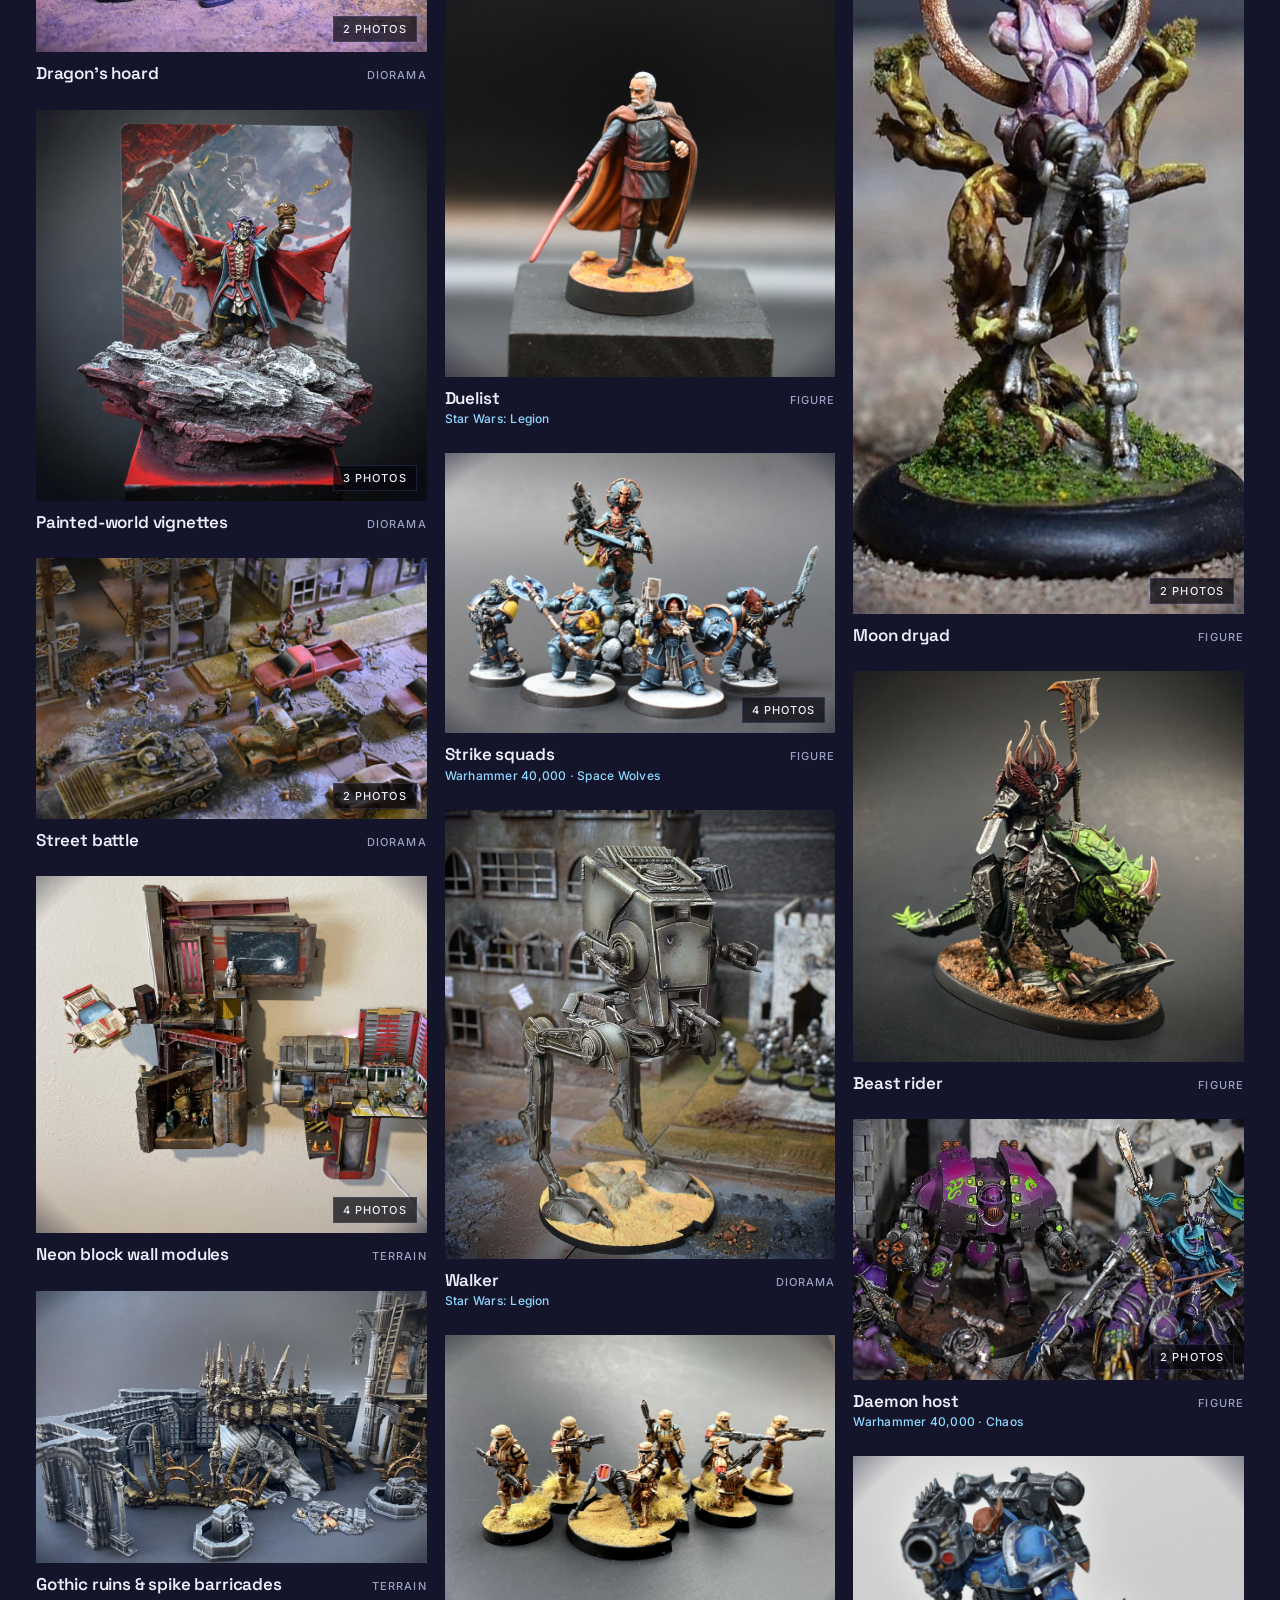
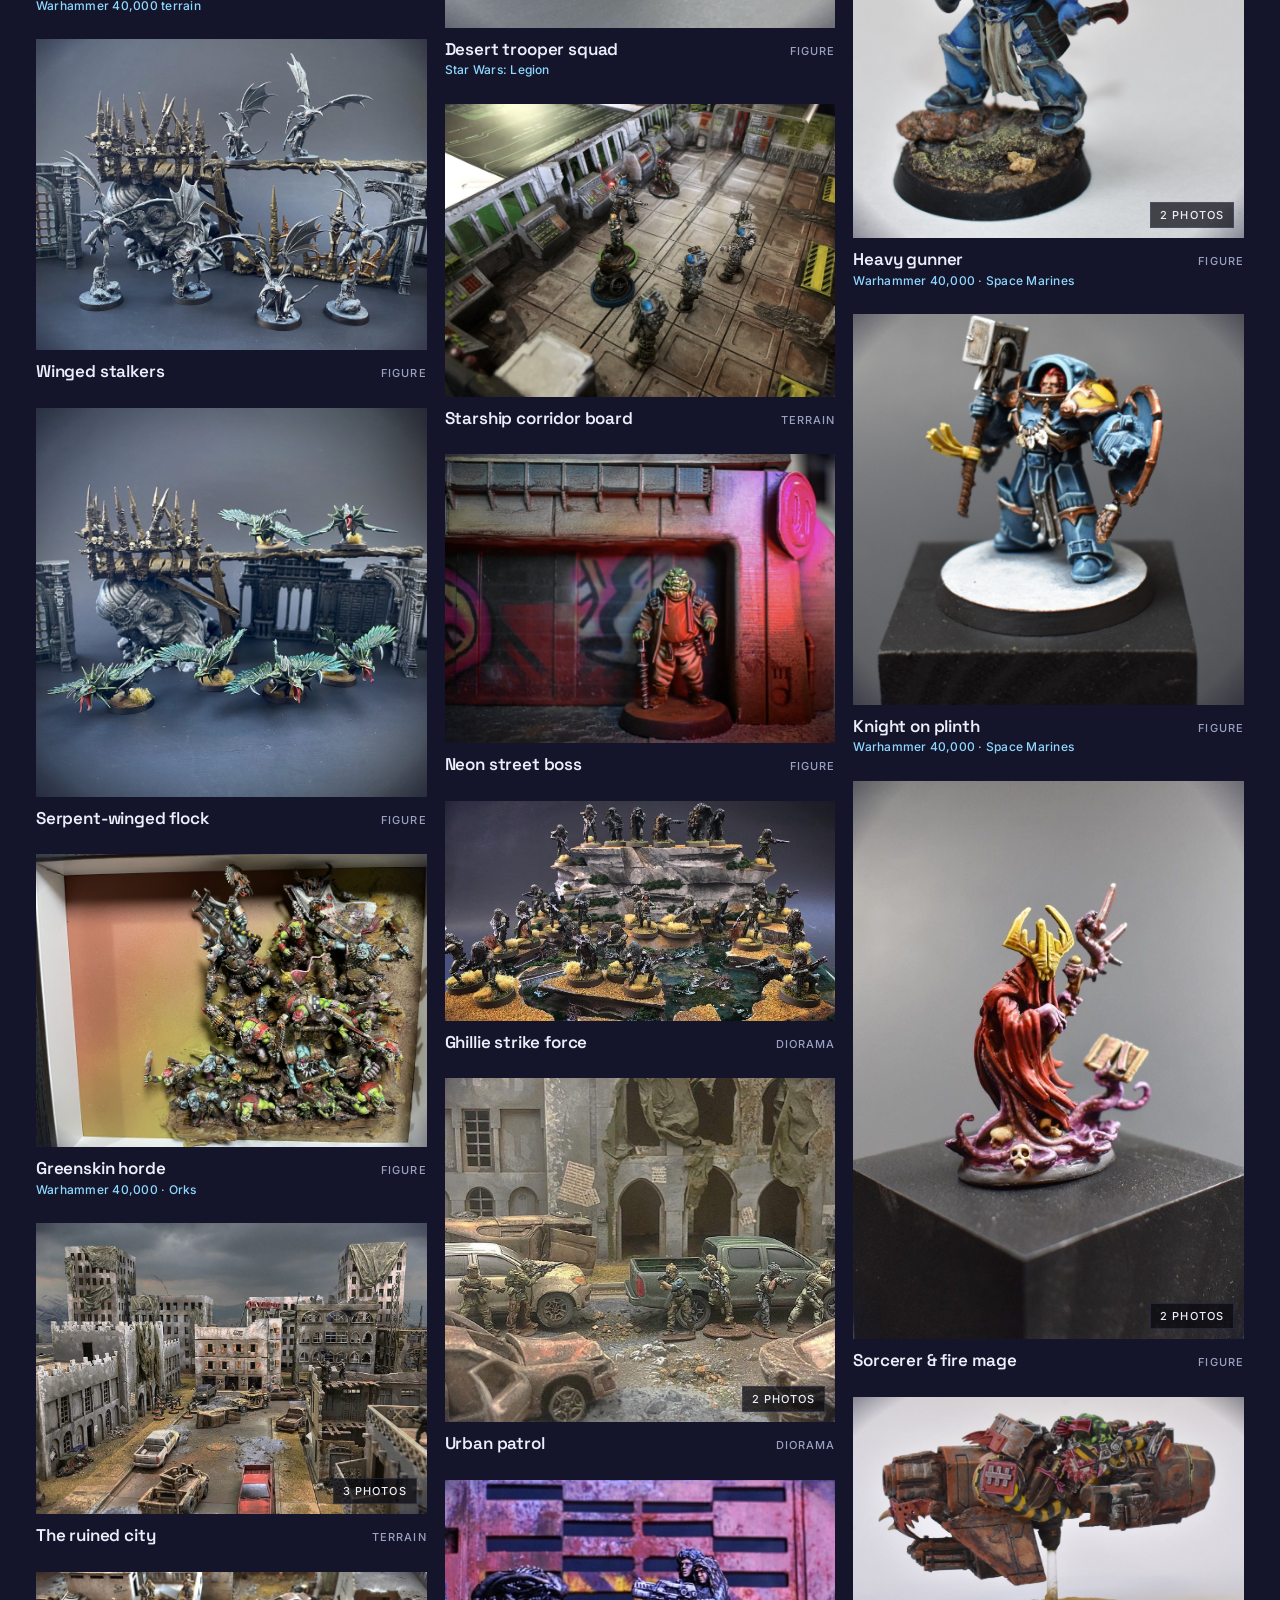
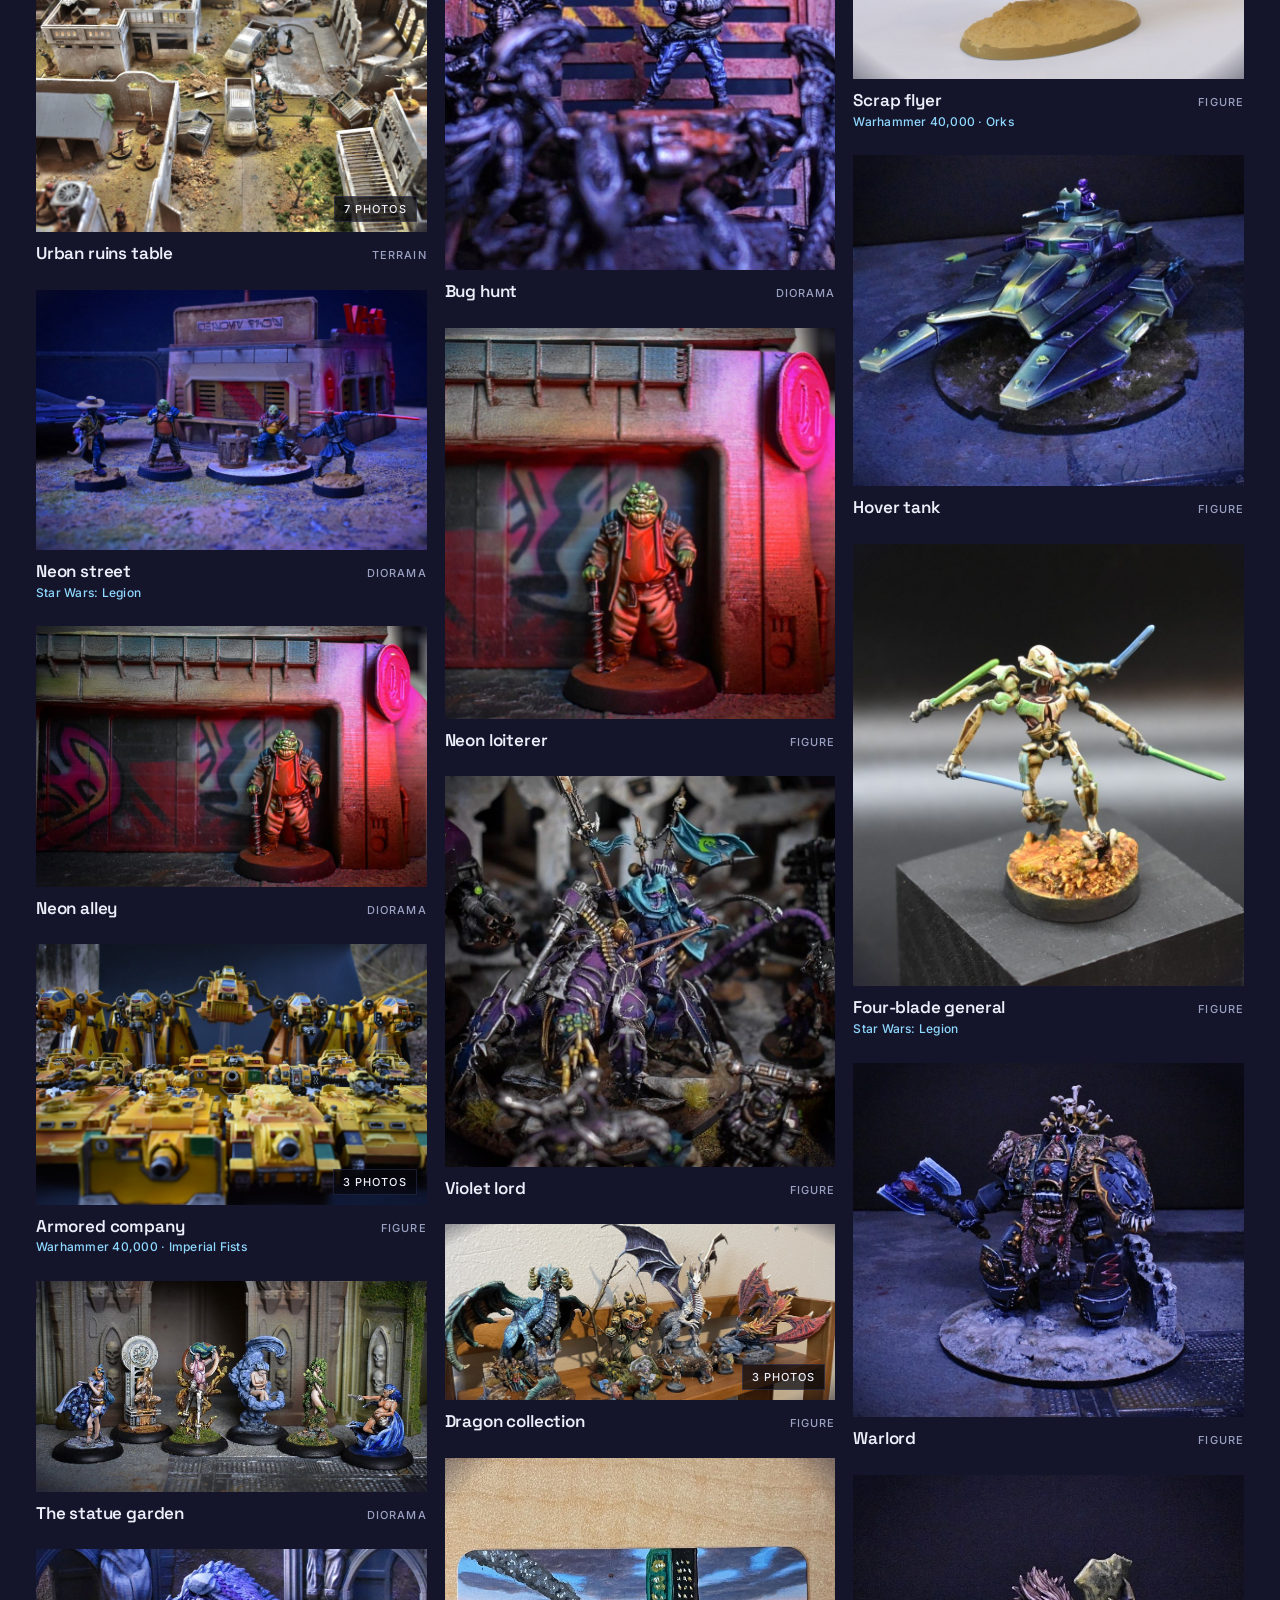
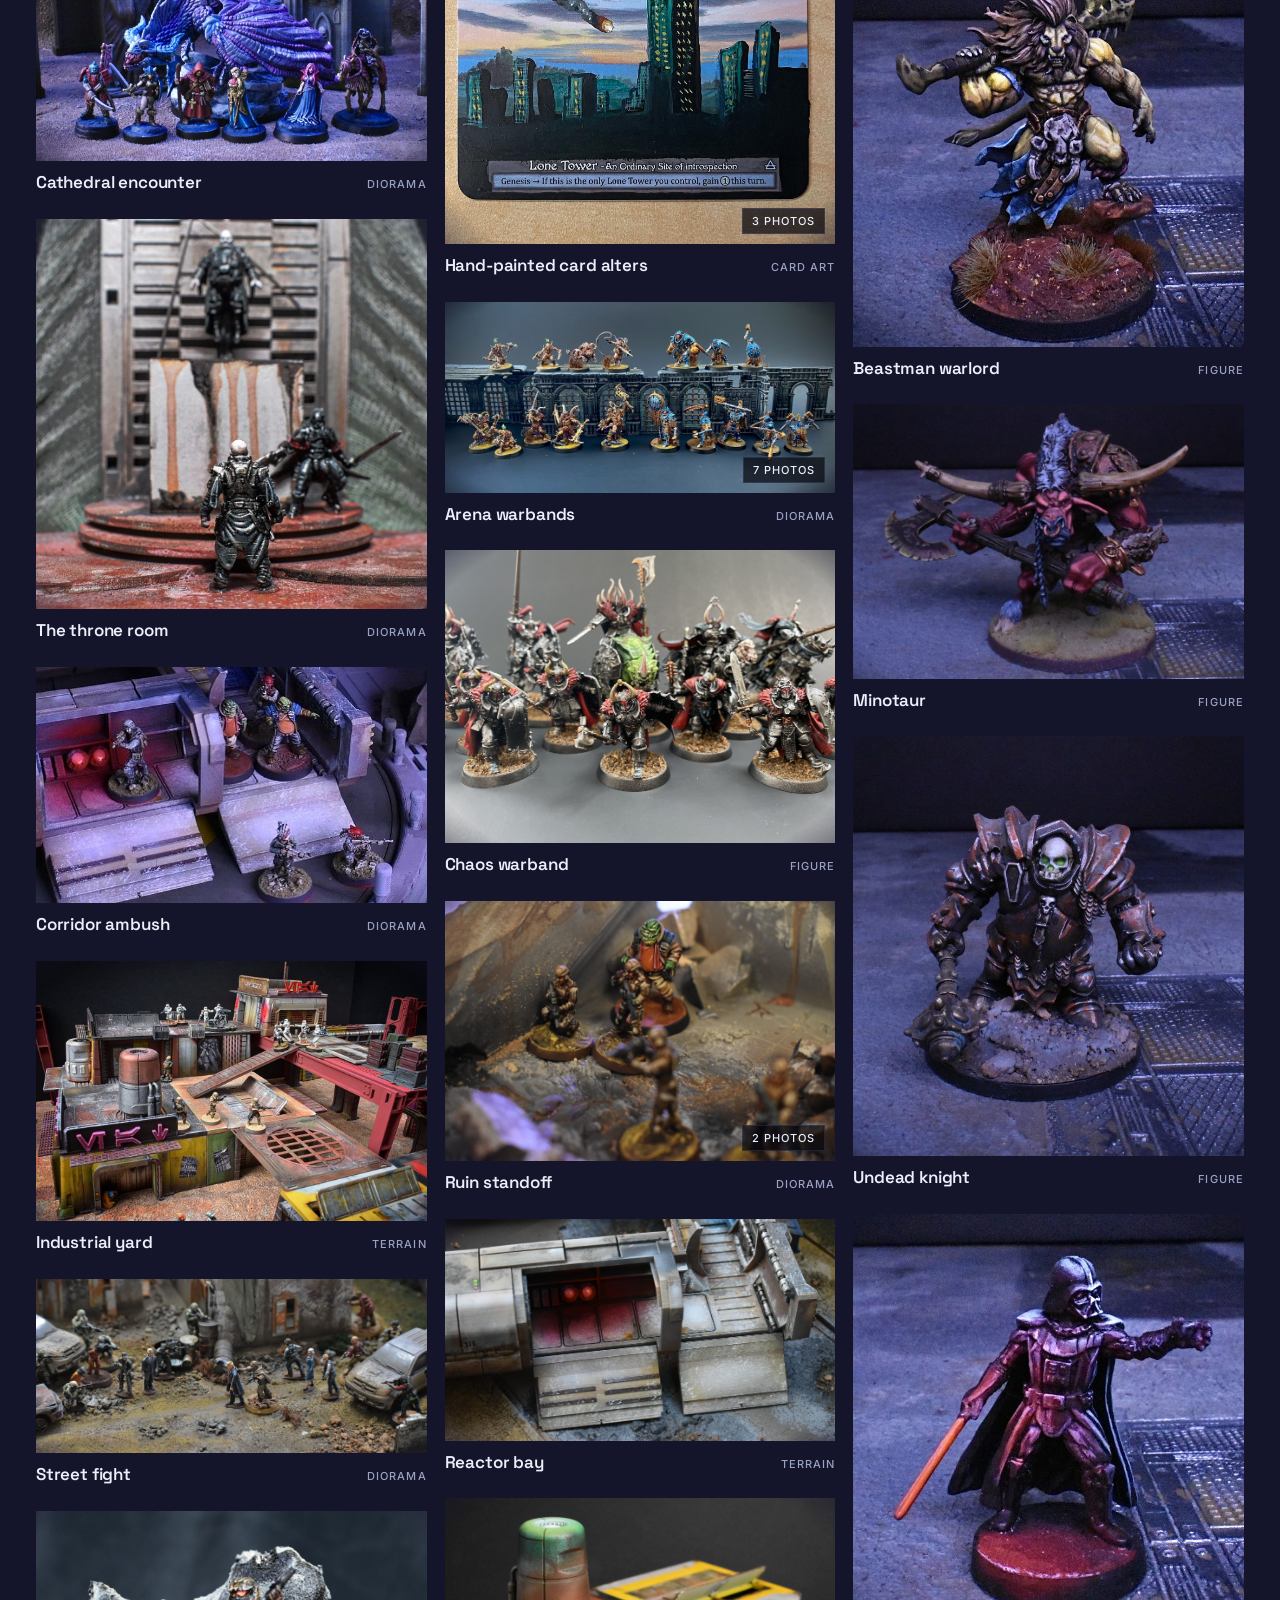
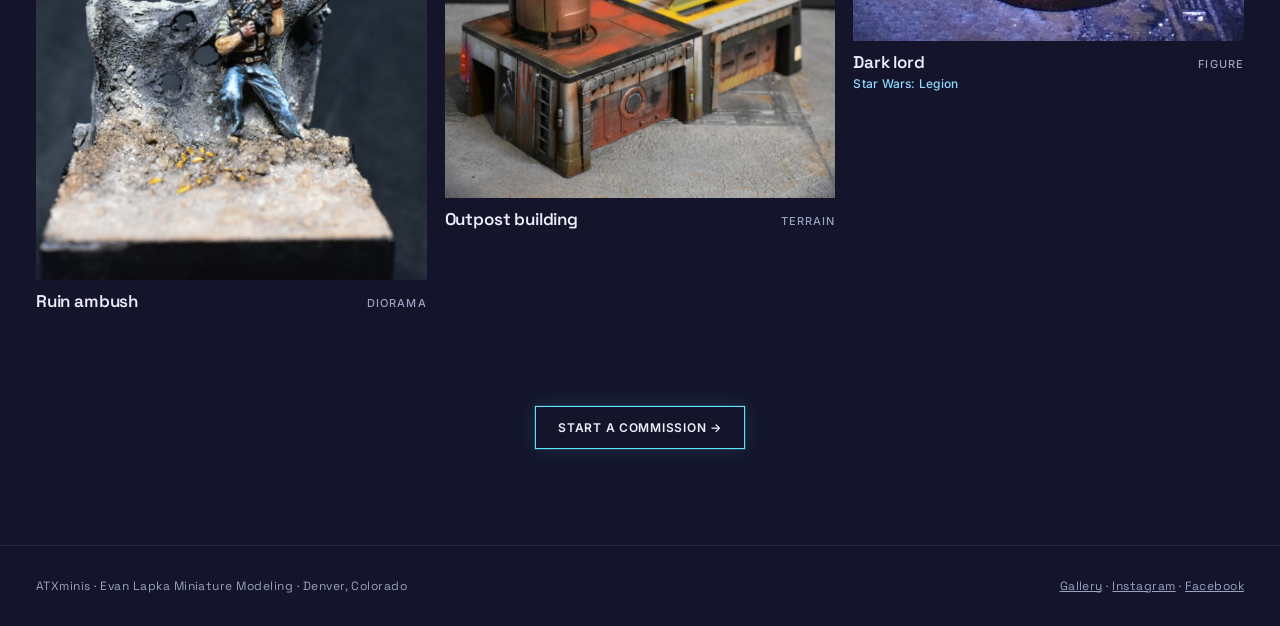
==== commit 6a33b946: "Label game systems on identifiable pieces Co-Authored-By: Claude Opus 5.5 <noreply@anthropic.com> Cl" ====
--- a/gallery.html
+++ b/gallery.html
@@ -55,10 +55,11 @@
 
 <script>
 const groups=[["The shanty stack", "scene", ["shanty-spire", "shanty-lineup", "shanty-hovercar", "shanty-bar", "shanty-bar-2", "shanty-skiff", "shanty-skiff-3", "shanty-gunship", "shanty-skiff-2", "shanty-crane", "shanty-stack", "shanty-tower"]], ["No man's land", "scene", ["graveyard-trench", "graveyard-trench-2", "graveyard-trench-3", "graveyard-trench-4"]], ["Smuggler crew", "figure", ["smuggler-crew", "smuggler-crew-2"]], ["Starship fleet", "figure", ["star-fleet"]], ["Azure blade", "figure", ["azure-blade"]], ["Two-headed ogre", "figure", ["ogre", "ogre-3", "ogre-2"]], ["Frost-world strike squad", "figure", ["frost-squad", "frost-captain", "frost-captain-2"]], ["Scrap fighter-bomber", "figure", ["scrap-bomber-hd", "scrap-bomber-hd-2", "scrap-bomber-hd-3", "scrap-bomber-2", "scrap-bomber"]], ["Desert spaceport", "terrain", ["spaceport-1", "spaceport-5", "spaceport-2", "spaceport-3", "spaceport-4", "spaceport-alt"]], ["Speeder chase", "scene", ["speeder-chase", "speeder-bike", "speeder-bike-2"]], ["The cantina", "scene", ["cantina-bar", "cantina-gate", "cantina", "cantina-arch", "cantina-crew", "cantina-yard", "cantina-door"]], ["Dragon's hoard", "scene", ["dragon", "dragon-detail"]], ["Painted-world vignettes", "scene", ["vampire-vignette", "sorcerer-vignette", "dryad-vignette"]], ["Street battle", "scene", ["street-battle", "street-battle-2"]], ["Neon block wall modules", "terrain", ["wall-modules", "wall-module-shrine", "wall-module-tower", "wall-module-bay"]], ["Gothic ruins & spike barricades", "terrain", ["gothic-ruins"]], ["Winged stalkers", "figure", ["winged-stalkers"]], ["Serpent-winged flock", "figure", ["serpent-flock"]], ["Greenskin horde", "figure", ["greenskin-horde"]], ["The ruined city", "terrain", ["ruined-city-3", "ruined-city", "ruined-city-2"]], ["Urban ruins table", "terrain", ["urban-board", "urban-board-2", "urban-board-3", "city-board", "ruins-ambush", "ruin-patrol", "landing-zone"]], ["Neon street", "scene", ["street"]], ["Neon alley", "scene", ["neon-alley"]], ["Armored company", "figure", ["armored-company", "armored-company-2", "battle-tank"]], ["The statue garden", "scene", ["statues"]], ["Cathedral encounter", "scene", ["blue-dragon"]], ["The throne room", "scene", ["throne"]], ["Corridor ambush", "scene", ["corridor"]], ["Industrial yard", "terrain", ["industrial-yard"]], ["Street fight", "scene", ["street-fight"]], ["Ruin ambush", "scene", ["trooper"]], ["The arena", "scene", ["arena", "arena-2"]], ["Fungal sprite", "figure", ["mushroom"]], ["Warband display", "scene", ["warband"]], ["Warband in the ruins", "scene", ["ruins-warband"]], ["Hollow's Eve", "scene", ["pumpkin", "pumpkin-2"]], ["Gunslinger", "figure", ["gunslinger"]], ["Chaos champion", "figure", ["champion"]], ["Dwarf warrior", "figure", ["dwarf"]], ["Bounty hunter", "figure", ["hunter"]], ["Duelist", "figure", ["duelist"]], ["Strike squads", "figure", ["squad", "strike-squad-2", "trooper-squad", "jetpack-squad"]], ["Walker", "scene", ["walker"]], ["Desert trooper squad", "figure", ["desert-troopers"]], ["Starship corridor board", "terrain", ["corridor-board"]], ["Neon street boss", "figure", ["neon-boss"]], ["Ghillie strike force", "scene", ["ghillie-squad"]], ["Urban patrol", "scene", ["urban-patrol", "urban-patrol-2"]], ["Bug hunt", "scene", ["bug-hunt"]], ["Neon loiterer", "figure", ["neon-loiterer"]], ["Violet lord", "figure", ["violet-lord"]], ["Dragon collection", "figure", ["dragon-hoard-shelf", "dragon-shelf-2", "dragon-shelf-3"]], ["Hand-painted card alters", "art", ["card-tower", "card-mortality", "card-desert"]], ["Arena warbands", "scene", ["arena-warbands", "arena-warbands-6", "arena-warbands-7", "arena-warbands-2", "arena-warbands-3", "arena-warbands-4", "arena-warbands-5"]], ["Chaos warband", "figure", ["chaos-warband"]], ["Ruin standoff", "scene", ["ruin-standoff-2", "ruin-standoff"]], ["Reactor bay", "terrain", ["reactor-bay"]], ["Outpost building", "terrain", ["outpost-building"]], ["Lizard-back lord", "figure", ["lizard-lord"]], ["Skull-mask knight", "figure", ["skull-knight"]], ["Lion warrior", "figure", ["lion-warrior"]], ["Crimson blade", "figure", ["crimson-blade"]], ["The count", "figure", ["duelist-2"]], ["Desert lizard rider", "figure", ["beast-rider-2", "beast-rider-3", "beast-rider-4"]], ["Terminator pair", "figure", ["daemon-pair-hd", "daemon-pair"]], ["Strike gunship", "figure", ["gunship"]], ["Desert patrol truck", "scene", ["dumvee", "dumvee-2", "dumvee-3"]], ["Armored locomotive", "terrain", ["locomotive-city", "locomotive-hd", "locomotive-hd-2", "locomotive"]], ["Moon dryad", "figure", ["moon-dryad", "moon-dryad-2"]], ["Beast rider", "figure", ["beast-rider"]], ["Daemon host", "figure", ["purple-knight", "purple-host"]], ["Heavy gunner", "figure", ["marine", "marine-2"]], ["Knight on plinth", "figure", ["knight"]], ["Sorcerer & fire mage", "figure", ["sorcerer", "fire-mage"]], ["Scrap flyer", "figure", ["flyer"]], ["Hover tank", "figure", ["tank"]], ["Four-blade general", "figure", ["general"]], ["Warlord", "figure", ["warlord"]], ["Beastman warlord", "figure", ["beast"]], ["Minotaur", "figure", ["minotaur"]], ["Undead knight", "figure", ["undead-knight"]], ["Dark lord", "figure", ["dark-lord"]]];
+const tags={"Smuggler crew": "Star Wars: Legion", "Frost-world strike squad": "Warhammer 40,000 \u00b7 Space Wolves", "Scrap fighter-bomber": "Warhammer 40,000 \u00b7 Orks", "Desert spaceport": "Star Wars: Legion terrain", "Speeder chase": "Star Wars: Legion", "The cantina": "Star Wars: Legion", "Gothic ruins & spike barricades": "Warhammer 40,000 terrain", "Greenskin horde": "Warhammer 40,000 \u00b7 Orks", "Neon street": "Star Wars: Legion", "Armored company": "Warhammer 40,000 \u00b7 Imperial Fists", "Warband in the ruins": "Warhammer 40,000", "Bounty hunter": "Star Wars: Legion", "Duelist": "Star Wars: Legion", "Strike squads": "Warhammer 40,000 \u00b7 Space Wolves", "Walker": "Star Wars: Legion", "Desert trooper squad": "Star Wars: Legion", "The count": "Star Wars: Legion", "Desert lizard rider": "Star Wars: Legion", "Terminator pair": "Warhammer 40,000 \u00b7 Chaos Space Marines", "Strike gunship": "Warhammer 40,000 \u00b7 Imperial Fists", "Daemon host": "Warhammer 40,000 \u00b7 Chaos", "Heavy gunner": "Warhammer 40,000 \u00b7 Space Marines", "Knight on plinth": "Warhammer 40,000 \u00b7 Space Marines", "Scrap flyer": "Warhammer 40,000 \u00b7 Orks", "Four-blade general": "Star Wars: Legion", "Dark lord": "Star Wars: Legion"};
 const label={scene:"Diorama",terrain:"Terrain",figure:"Figure",art:"Card art"};
 const grid=document.getElementById("grid");
 const esc=x=>JSON.stringify(x).replace(/"/g,"&quot;");
-grid.innerHTML=groups.map(([t,c,imgs])=>`<button class="work" data-cat="${c}" data-set="${esc(imgs.map(f=>["img/"+f+".jpg",t]))}"><div class="ph"><img src="img/${imgs[0]}.jpg" alt="${t}" loading="lazy">${imgs.length>1?`<span class="count">${imgs.length} photos</span>`:""}</div><div class="meta"><h3>${t}</h3><span class="cat">${label[c]}</span></div></button>`).join("");
+grid.innerHTML=groups.map(([t,c,imgs])=>`<button class="work" data-cat="${c}" data-set="${esc(imgs.map(f=>["img/"+f+".jpg",tags[t]?t+" · "+tags[t]:t]))}"><div class="ph"><img src="img/${imgs[0]}.jpg" alt="${t}" loading="lazy">${imgs.length>1?`<span class="count">${imgs.length} photos</span>`:""}</div><div class="meta"><h3>${t}${tags[t]?`<small class="sys">${tags[t]}</small>`:""}</h3><span class="cat">${label[c]}</span></div></button>`).join("");
 document.querySelectorAll(".filters button").forEach(b=>b.addEventListener("click",()=>{
   document.querySelectorAll(".filters button").forEach(x=>x.setAttribute("aria-pressed",x===b));
   const f=b.dataset.f; grid.querySelectorAll(".work").forEach(w=>w.hidden=!(f==="all"||w.dataset.cat===f));
--- a/styles.css
+++ b/styles.css
@@ -282,3 +282,5 @@
 .teach-pair .teach-photo img{height:min(40vw,440px)!important}
 .teach-pair .teach-photo:last-child img{object-position:50% 50%}
 @media(max-width:700px){.teach-pair{grid-template-columns:1fr}.teach-pair .teach-photo img{height:min(70vw,380px)!important}}
+.about img{height:auto!important;aspect-ratio:1/1;object-fit:cover;object-position:60% 50%}
+.work .meta h3 .sys{display:block;margin-top:3px;font:500 12px/1.3 var(--f-body);letter-spacing:.02em;color:#8fd8ff}
